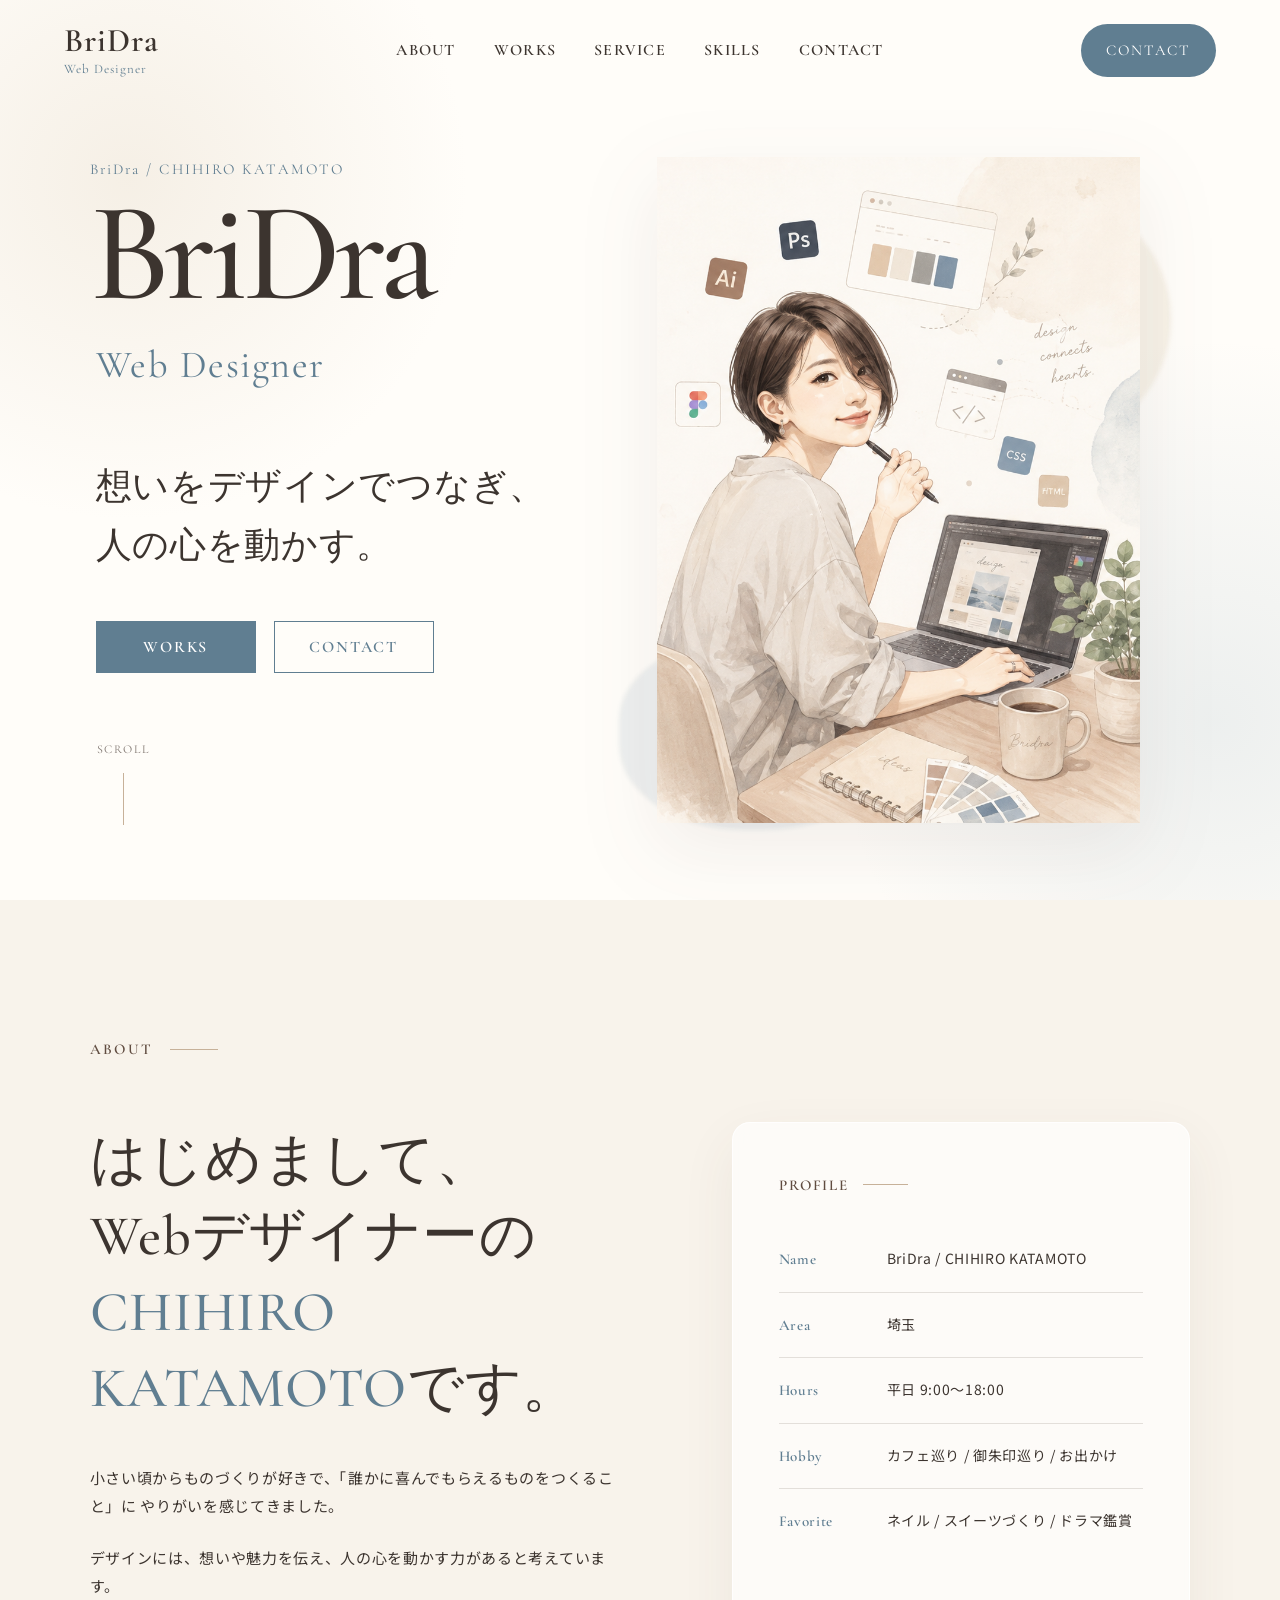
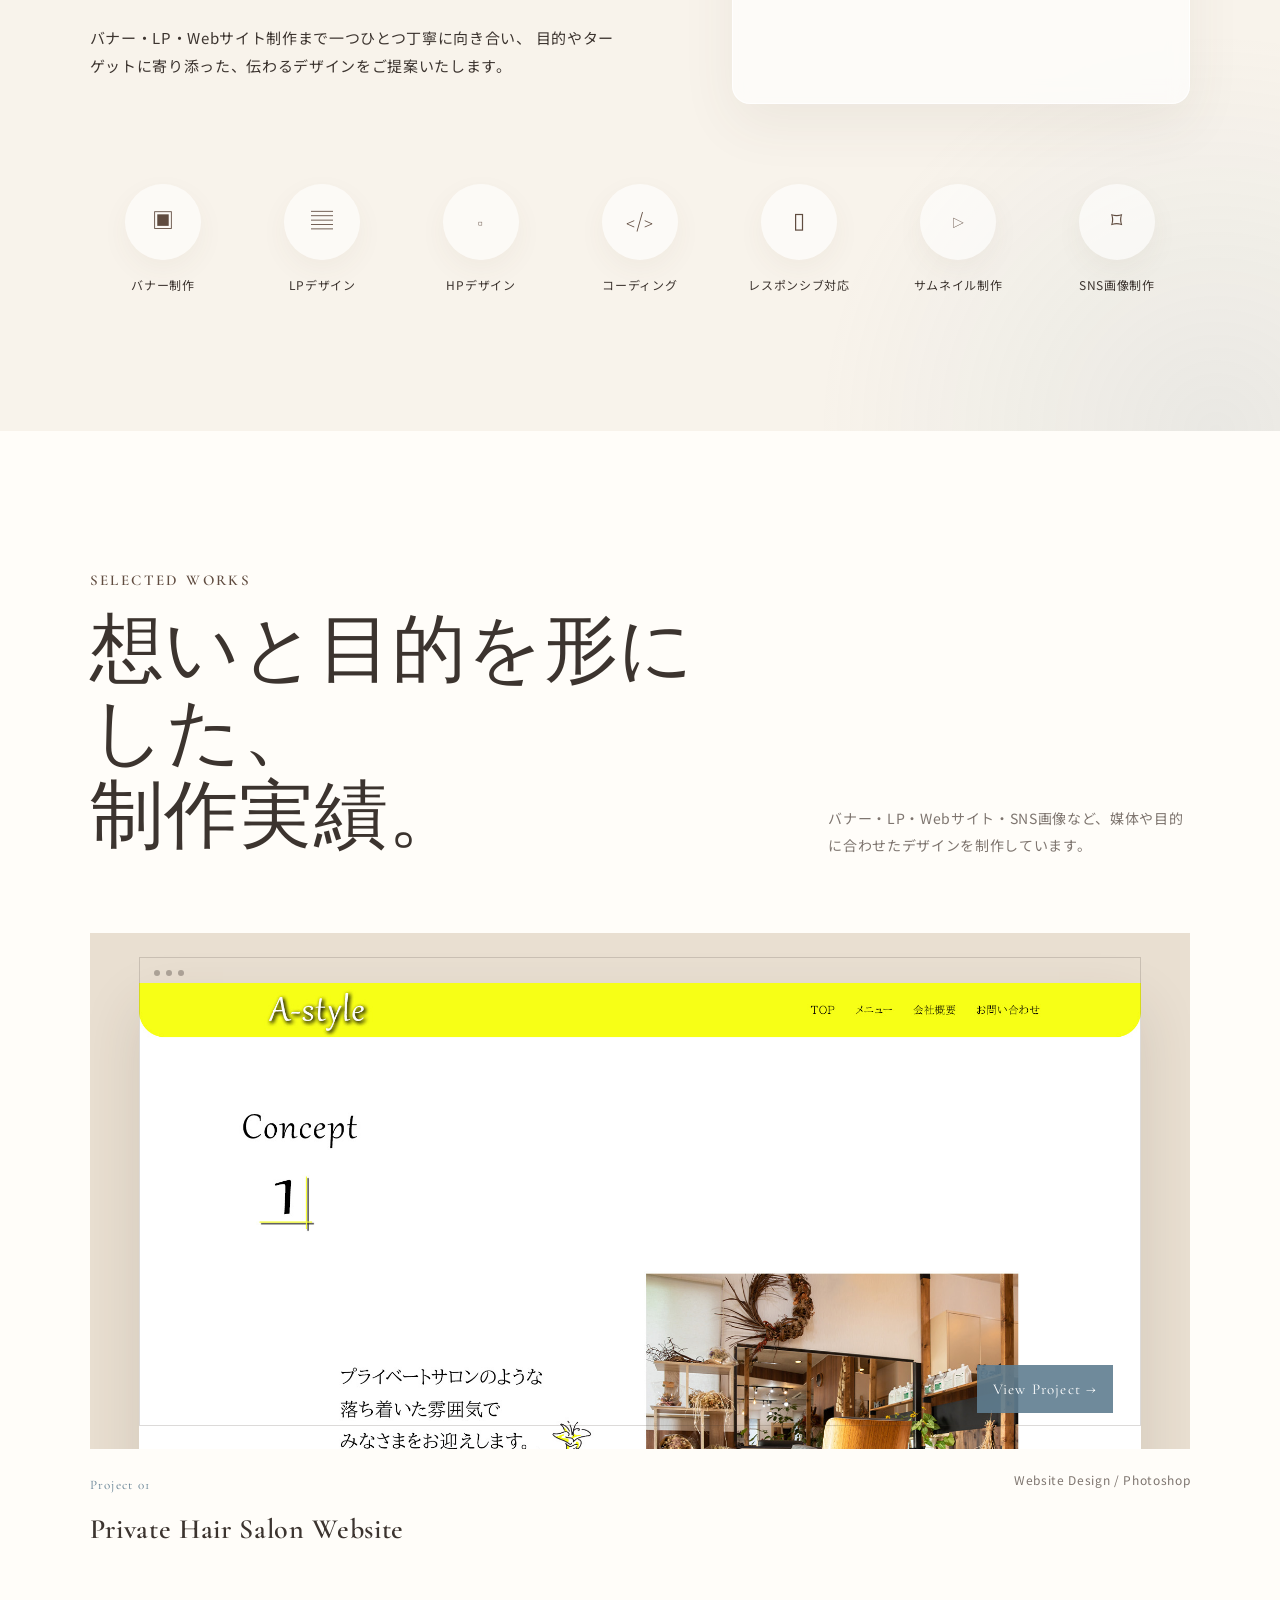
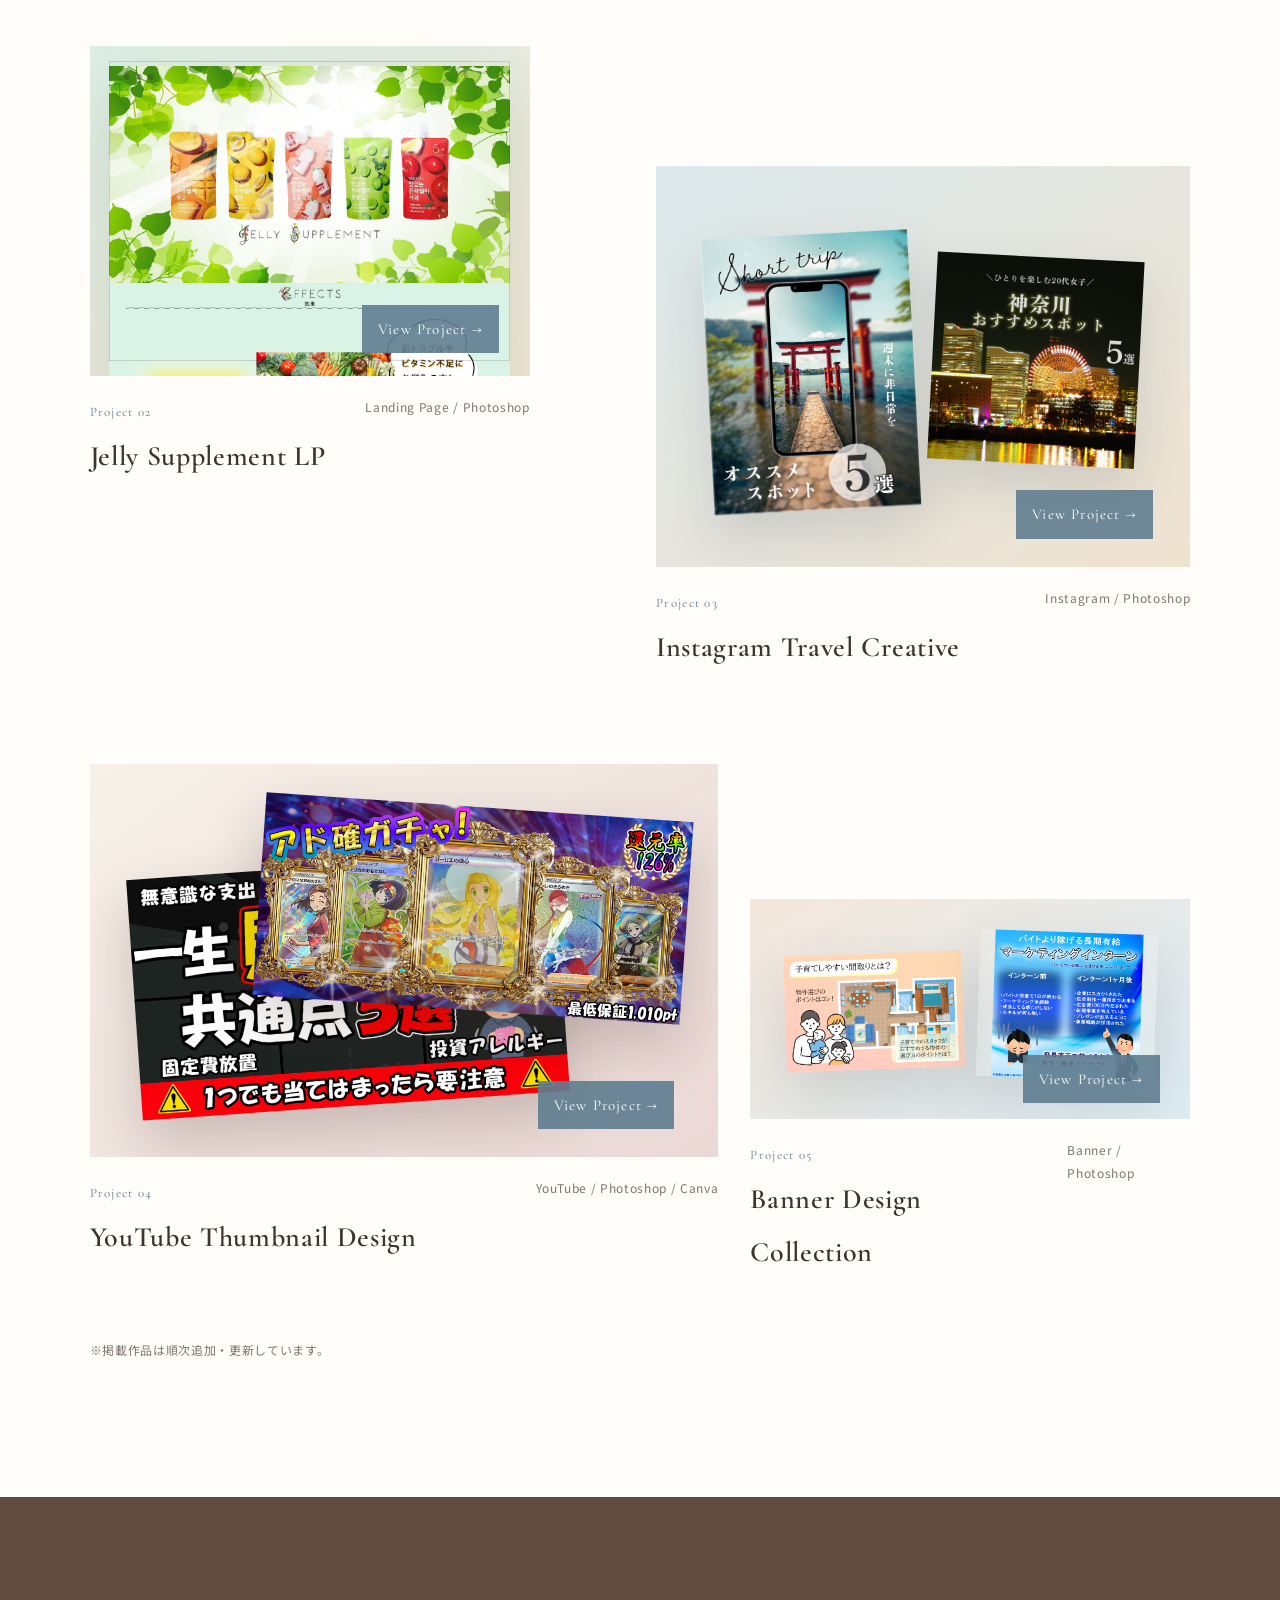
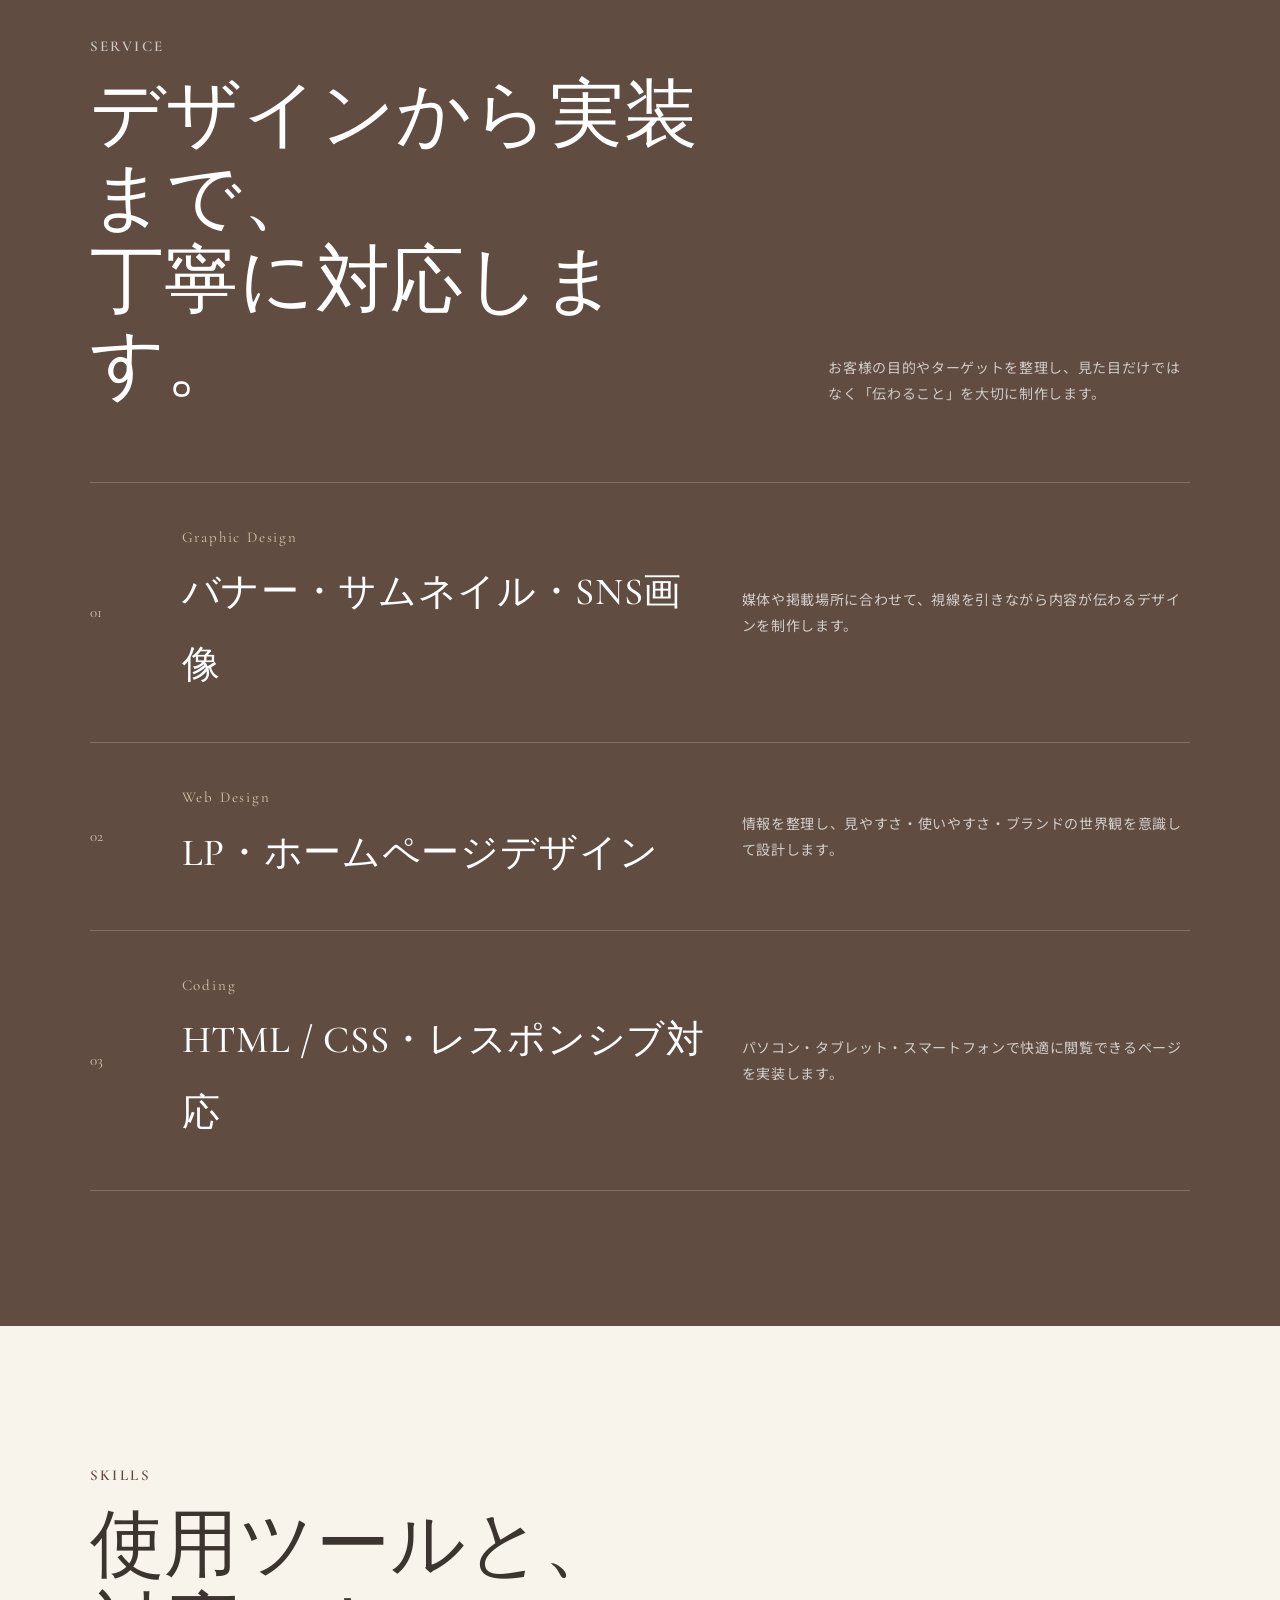
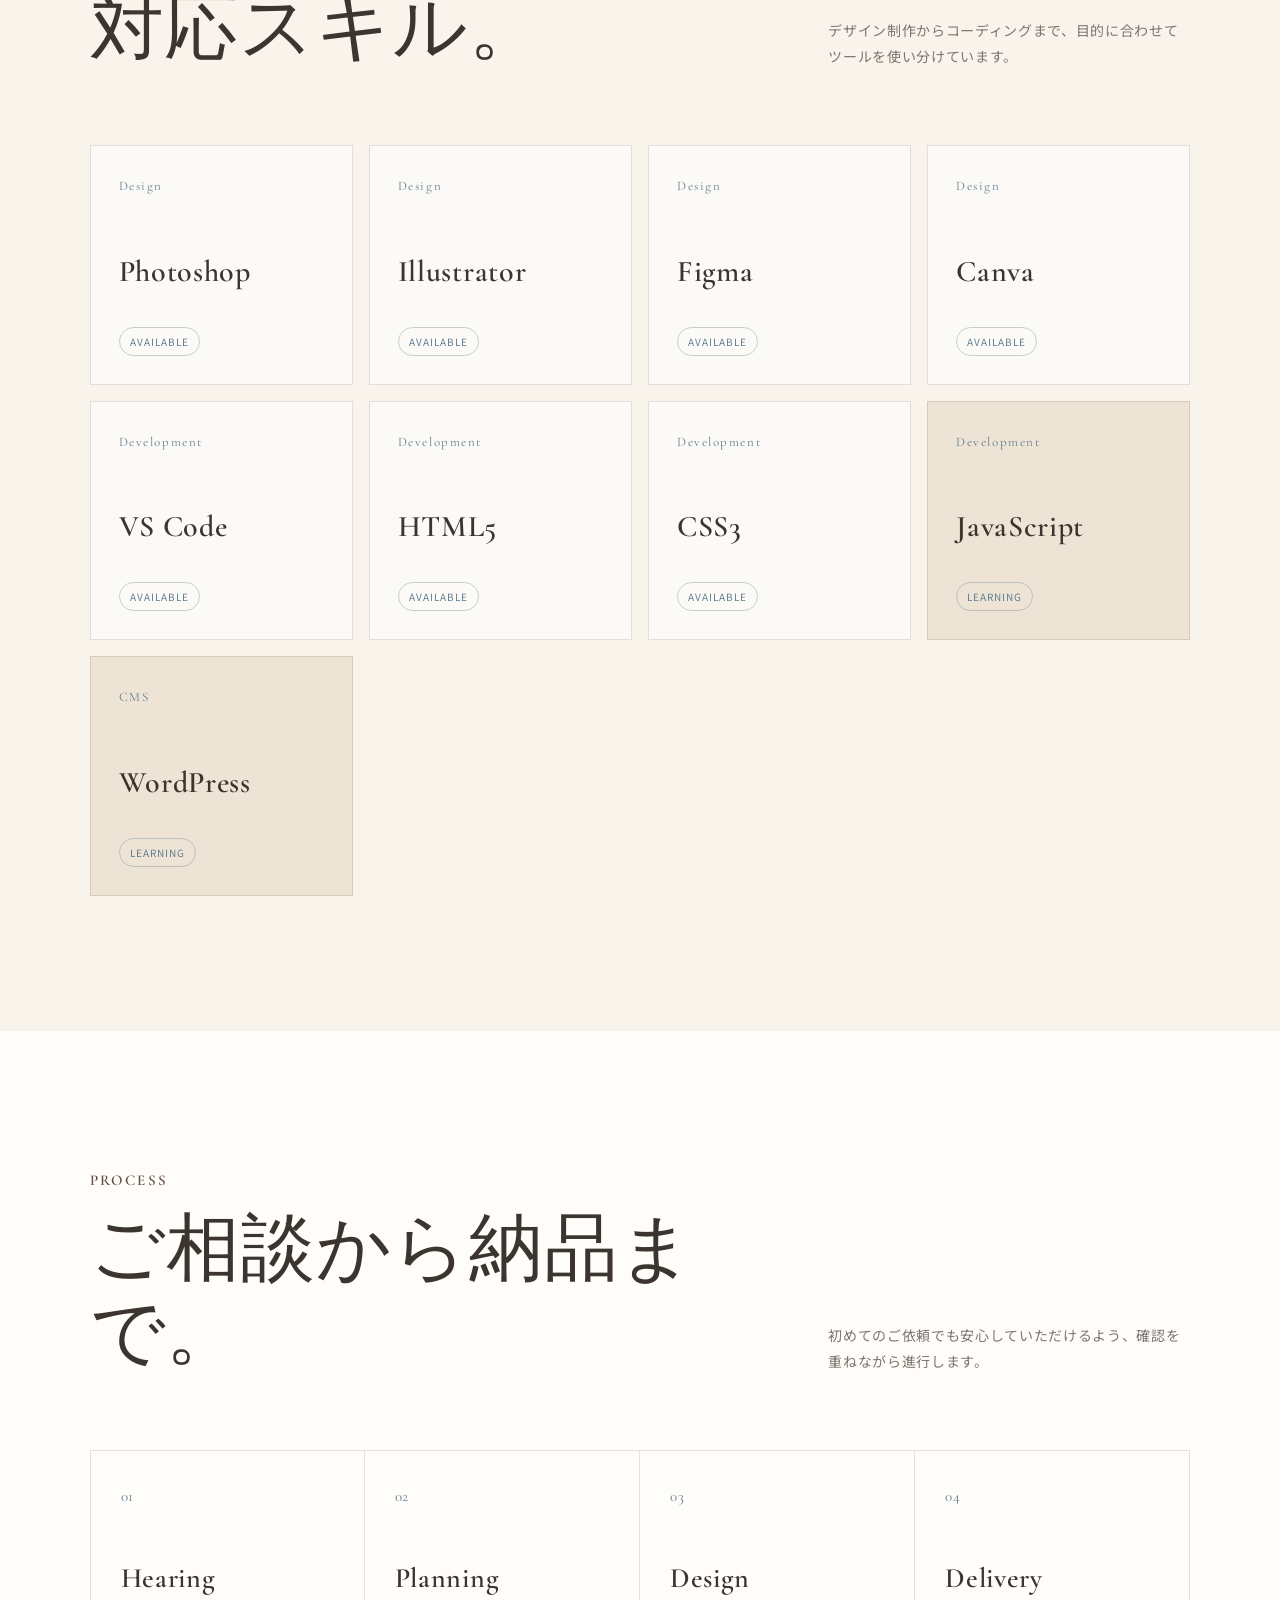
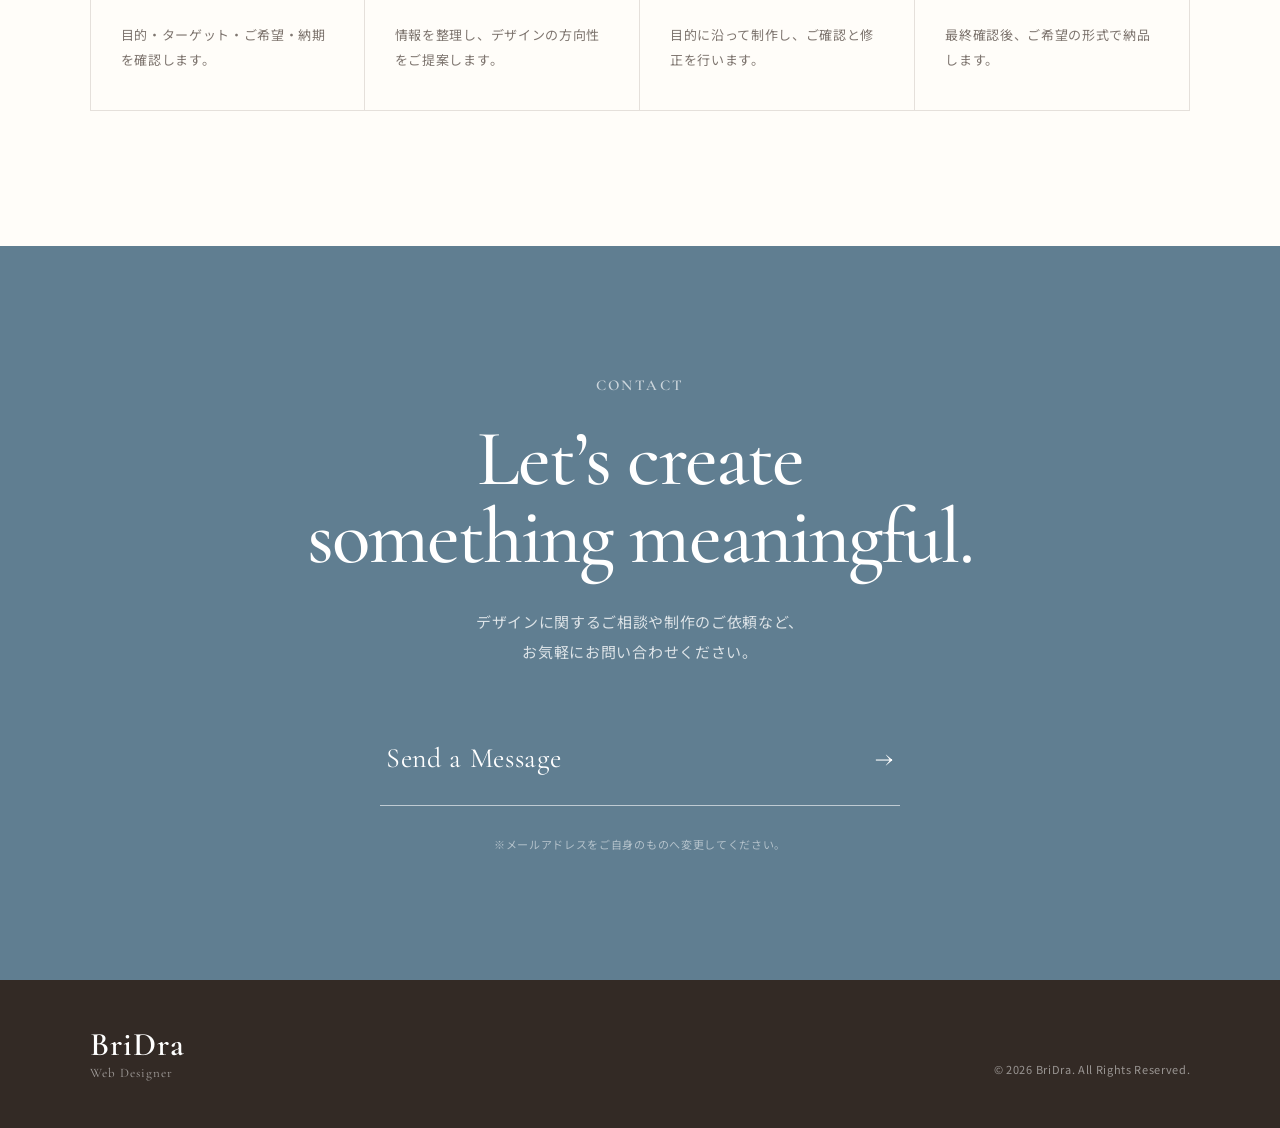
==== index.html @ 3a943993 "Add files via upload" ====
<!DOCTYPE html>
  <div class="custom-cursor" aria-hidden="true">
    <span class="custom-cursor-label"></span>
  </div>
  <div class="custom-cursor-follower" aria-hidden="true"></div>

<html lang="ja">
<head>
  <meta charset="UTF-8">
  <meta name="viewport" content="width=device-width, initial-scale=1.0">
  <meta name="description" content="BriDra / CHIHIRO KATAMOTOのWebデザイナーポートフォリオサイトです。">
  <title>BriDra | Web Designer CHIHIRO KATAMOTO</title>

  <link rel="preconnect" href="https://fonts.googleapis.com">
  <link rel="preconnect" href="https://fonts.gstatic.com" crossorigin>
  <link href="https://fonts.googleapis.com/css2?family=Cormorant+Garamond:wght@500;600;700&family=Noto+Sans+JP:wght@400;500;600&display=swap" rel="stylesheet">
  <link rel="stylesheet" href="style.css">
</head>
<body>
  <div class="site-loader" aria-hidden="true">
    <div class="site-loader-inner">
      <span class="site-loader-logo">BriDra</span>
      <span class="site-loader-sub">Web Designer</span>
      <i class="site-loader-line"></i>
    </div>
  </div>

  <header class="site-header">
    <a class="logo" href="#top">
      <span>BriDra</span>
      <small>Web Designer</small>
    </a>

    <button class="menu-button" type="button" aria-label="メニューを開く" aria-expanded="false">
      <span></span>
      <span></span>
    </button>

    <nav class="global-nav">
      <a href="#about">About</a>
      <a href="#works">Works</a>
      <a href="#service">Service</a>
      <a href="#skills">Skills</a>
      <a href="#contact">Contact</a>
    </nav>

    <a class="header-contact" href="#contact">Contact</a>
  </header>

  <main>
    <section class="hero" id="top">
      <div class="hero-copy reveal">
        <p class="hero-kicker">BriDra / CHIHIRO KATAMOTO</p>
        <h1>BriDra</h1>
        <p class="hero-role">Web Designer</p>
        <p class="hero-message">
          想いをデザインでつなぎ、<br>
          人の心を動かす。
        </p>

        <div class="hero-buttons">
          <a class="button button-primary" href="#works">Works</a>
          <a class="button button-outline" href="#contact">Contact</a>
        </div>

        <a class="scroll" href="#about">
          <span>Scroll</span>
          <i></i>
        </a>
      </div>

      <div class="hero-visual reveal">
        <div class="watercolor watercolor-one"></div>
        <div class="watercolor watercolor-two"></div>
        <img src="images/hero-illustration.png" alt="ノートパソコンでデザインを制作するWebデザイナーのイラスト">
      </div>
    </section>

    <section class="section about" id="about">
      <div class="section-title reveal">
        <p>About</p>
        <span></span>
      </div>

      <div class="about-layout">
        <div class="about-copy reveal">
          <h2>
            はじめまして、<br>
            Webデザイナーの<br>
            <strong>CHIHIRO KATAMOTO</strong>です。
          </h2>

          <div class="about-text">
            <p>
              小さい頃からものづくりが好きで、「誰かに喜んでもらえるものをつくること」に
              やりがいを感じてきました。
            </p>
            <p>
              デザインには、想いや魅力を伝え、人の心を動かす力があると考えています。
            </p>
            <p>
              バナー・LP・Webサイト制作まで一つひとつ丁寧に向き合い、
              目的やターゲットに寄り添った、伝わるデザインをご提案いたします。
            </p>
          </div>
        </div>

        <div class="profile-card reveal">
          <div class="card-heading">
            <p>Profile</p>
            <span></span>
          </div>

          <dl>
            <div>
              <dt>Name</dt>
              <dd>BriDra / CHIHIRO KATAMOTO</dd>
            </div>
            <div>
              <dt>Area</dt>
              <dd>埼玉</dd>
            </div>
            <div>
              <dt>Hours</dt>
              <dd>平日 9:00〜18:00</dd>
            </div>
            <div>
              <dt>Hobby</dt>
              <dd>カフェ巡り / 御朱印巡り / お出かけ</dd>
            </div>
            <div>
              <dt>Favorite</dt>
              <dd>ネイル / スイーツづくり / ドラマ鑑賞</dd>
            </div>
          </dl>
        </div>
      </div>

      <div class="service-icons">
        <article class="mini-service reveal">
          <div class="mini-icon">▣</div>
          <p>バナー制作</p>
        </article>
        <article class="mini-service reveal">
          <div class="mini-icon">▤</div>
          <p>LPデザイン</p>
        </article>
        <article class="mini-service reveal">
          <div class="mini-icon">□</div>
          <p>HPデザイン</p>
        </article>
        <article class="mini-service reveal">
          <div class="mini-icon">&lt;/&gt;</div>
          <p>コーディング</p>
        </article>
        <article class="mini-service reveal">
          <div class="mini-icon">▯</div>
          <p>レスポンシブ対応</p>
        </article>
        <article class="mini-service reveal">
          <div class="mini-icon">▷</div>
          <p>サムネイル制作</p>
        </article>
        <article class="mini-service reveal">
          <div class="mini-icon">⌑</div>
          <p>SNS画像制作</p>
        </article>
      </div>
    </section>

    <section class="section works" id="works">
      <div class="section-heading reveal">
        <div>
          <p class="section-en">Selected Works</p>
          <h2>想いと目的を形にした、<br>制作実績。</h2>
        </div>
        <p class="section-description">
          バナー・LP・Webサイト・SNS画像など、媒体や目的に合わせたデザインを制作しています。
        </p>
      </div>

      <div class="works-grid">
        <article class="work-card work-large reveal">
          <a href="work01.html">
            <div class="work-thumb work-photo-thumb">
              <img src="images/works/private-salon/top.jpg" alt="プライベートヘアサロンのWebサイトデザイン">
              <div class="device-frame">
                <span></span><span></span><span></span>
              </div>
              <p class="work-view">View Project →</p>
            </div>
            <div class="work-info">
              <div>
                <span>Project 01</span>
                <h3>Private Hair Salon Website</h3>
              </div>
              <p>Website Design / Photoshop</p>
            </div>
          </a>
        </article>

        <article class="work-card reveal">
          <a href="work02.html">
            <div class="work-thumb work-photo-thumb jelly-thumb">
              <img src="images/works/jelly-supplement/lp.jpg" alt="ゼリーサプリメントのランディングページデザイン">
              <div class="device-frame">
                <span></span><span></span><span></span>
              </div>
              <p class="work-view">View Project →</p>
            </div>
            <div class="work-info">
              <div>
                <span>Project 02</span>
                <h3>Jelly Supplement LP</h3>
              </div>
              <p>Landing Page / Photoshop</p>
            </div>
          </a>
        </article>

        <article class="work-card reveal">
          <a href="work03.html">
            <div class="work-thumb instagram-thumb">
              <img class="instagram-main" src="images/works/instagram-design/weekend-trip.jpg" alt="週末旅行をテーマにしたInstagram投稿デザイン">
              <img class="instagram-sub" src="images/works/instagram-design/recommended-spots.jpg" alt="おすすめ絶景スポットを紹介するInstagram投稿デザイン">
              <p class="work-view">View Project →</p>
            </div>
            <div class="work-info">
              <div>
                <span>Project 03</span>
                <h3>Instagram Travel Creative</h3>
              </div>
              <p>Instagram / Photoshop</p>
            </div>
          </a>
        </article>

        <article class="work-card reveal">
          <a href="work04.html">
            <div class="work-thumb youtube-thumb">
              <img class="youtube-thumb-first" src="images/works/youtube-thumbnail/savings-zero.jpg" alt="貯金0をテーマにしたYouTubeサムネイル">
              <img class="youtube-thumb-second" src="images/works/youtube-thumbnail/ad-guaranteed-gacha.jpg" alt="アド確ガチャをテーマにしたYouTubeサムネイル">
              <p class="work-view">View Project →</p>
            </div>
            <div class="work-info">
              <div>
                <span>Project 04</span>
                <h3>YouTube Thumbnail Design</h3>
              </div>
              <p>YouTube / Photoshop / Canva</p>
            </div>
          </a>
        </article>

        <article class="work-card work-large reveal">
          <a href="work05.html">
            <div class="work-thumb banner-thumb">
              <img class="banner-thumb-first" src="images/works/banner-design/property-choice.jpg" alt="子育てしやすい物件選びのバナーデザイン">
              <img class="banner-thumb-second" src="images/works/banner-design/marketing-intern.jpg" alt="マーケティングインターンのバナーデザイン">
              <p class="work-view">View Project →</p>
            </div>
            <div class="work-info">
              <div>
                <span>Project 05</span>
                <h3>Banner Design Collection</h3>
              </div>
              <p>Banner / Photoshop</p>
            </div>
          </a>
        </article>
      </div>

      <p class="works-note reveal">
        ※掲載作品は順次追加・更新しています。
      </p>
    </section>

    <section class="section service" id="service">
      <div class="section-heading light reveal">
        <div>
          <p class="section-en">Service</p>
          <h2>デザインから実装まで、<br>丁寧に対応します。</h2>
        </div>
        <p class="section-description">
          お客様の目的やターゲットを整理し、見た目だけではなく「伝わること」を大切に制作します。
        </p>
      </div>

      <div class="service-list">
        <article class="service-item reveal">
          <span>01</span>
          <div>
            <p>Graphic Design</p>
            <h3>バナー・サムネイル・SNS画像</h3>
          </div>
          <p>媒体や掲載場所に合わせて、視線を引きながら内容が伝わるデザインを制作します。</p>
        </article>
        <article class="service-item reveal">
          <span>02</span>
          <div>
            <p>Web Design</p>
            <h3>LP・ホームページデザイン</h3>
          </div>
          <p>情報を整理し、見やすさ・使いやすさ・ブランドの世界観を意識して設計します。</p>
        </article>
        <article class="service-item reveal">
          <span>03</span>
          <div>
            <p>Coding</p>
            <h3>HTML / CSS・レスポンシブ対応</h3>
          </div>
          <p>パソコン・タブレット・スマートフォンで快適に閲覧できるページを実装します。</p>
        </article>
      </div>
    </section>

    <section class="section skills" id="skills">
      <div class="section-heading reveal">
        <div>
          <p class="section-en">Skills</p>
          <h2>使用ツールと、<br>対応スキル。</h2>
        </div>
        <p class="section-description">
          デザイン制作からコーディングまで、目的に合わせてツールを使い分けています。
        </p>
      </div>

      <div class="skills-grid">
        <article class="skill-card reveal"><p>Design</p><h3>Photoshop</h3><span>Available</span></article>
        <article class="skill-card reveal"><p>Design</p><h3>Illustrator</h3><span>Available</span></article>
        <article class="skill-card reveal"><p>Design</p><h3>Figma</h3><span>Available</span></article>
        <article class="skill-card reveal"><p>Design</p><h3>Canva</h3><span>Available</span></article>
        <article class="skill-card reveal"><p>Development</p><h3>VS Code</h3><span>Available</span></article>
        <article class="skill-card reveal"><p>Development</p><h3>HTML5</h3><span>Available</span></article>
        <article class="skill-card reveal"><p>Development</p><h3>CSS3</h3><span>Available</span></article>
        <article class="skill-card learning reveal"><p>Development</p><h3>JavaScript</h3><span>Learning</span></article>
        <article class="skill-card learning reveal"><p>CMS</p><h3>WordPress</h3><span>Learning</span></article>
      </div>
    </section>

    <section class="section process">
      <div class="section-heading reveal">
        <div>
          <p class="section-en">Process</p>
          <h2>ご相談から納品まで。</h2>
        </div>
        <p class="section-description">
          初めてのご依頼でも安心していただけるよう、確認を重ねながら進行します。
        </p>
      </div>

      <ol class="process-list">
        <li class="reveal"><span>01</span><h3>Hearing</h3><p>目的・ターゲット・ご希望・納期を確認します。</p></li>
        <li class="reveal"><span>02</span><h3>Planning</h3><p>情報を整理し、デザインの方向性をご提案します。</p></li>
        <li class="reveal"><span>03</span><h3>Design</h3><p>目的に沿って制作し、ご確認と修正を行います。</p></li>
        <li class="reveal"><span>04</span><h3>Delivery</h3><p>最終確認後、ご希望の形式で納品します。</p></li>
      </ol>
    </section>

    <section class="contact" id="contact">
      <div class="contact-inner reveal">
        <p class="section-en">Contact</p>
        <h2>Let’s create<br>something meaningful.</h2>
        <p>
          デザインに関するご相談や制作のご依頼など、<br>
          お気軽にお問い合わせください。
        </p>
        <a class="contact-link" href="mailto:your-email@example.com">
          <span>Send a Message</span>
          <i>→</i>
        </a>
        <small>※メールアドレスをご自身のものへ変更してください。</small>
      </div>
    </section>
  </main>

  <footer class="site-footer">
    <a class="logo footer-logo" href="#top">
      <span>BriDra</span>
      <small>Web Designer</small>
    </a>
    <p>© 2026 BriDra. All Rights Reserved.</p>
  </footer>

  <script src="script.js"></script>
</body>
</html>
---- style.css ----
@charset "UTF-8";

:root {
  --white: #fffdf9;
  --ivory: #f8f3eb;
  --beige: #eadfce;
  --beige-deep: #c7b199;
  --blue: #7f9daf;
  --blue-deep: #607e91;
  --brown: #604c40;
  --ink: #3c342f;
  --muted: #7e756f;
  --line: rgba(96, 76, 64, 0.16);
  --serif: "Cormorant Garamond", serif;
  --sans: "Noto Sans JP", sans-serif;
}

* {
  box-sizing: border-box;
}

html {
  scroll-behavior: smooth;
}

body {
  margin: 0;
  overflow-x: hidden;
  color: var(--ink);
  background: var(--white);
  font-family: var(--sans);
  font-size: 15px;
  line-height: 1.9;
  letter-spacing: 0.045em;
}

body.menu-open {
  overflow: hidden;
}

a {
  color: inherit;
  text-decoration: none;
}

img {
  display: block;
  max-width: 100%;
}

button {
  color: inherit;
  font: inherit;
}

.site-header {
  position: fixed;
  z-index: 100;
  top: 0;
  left: 0;
  display: grid;
  grid-template-columns: 1fr auto 1fr;
  align-items: center;
  width: 100%;
  padding: 24px 5vw;
  transition: 0.3s;
}

.site-header.scrolled {
  padding-top: 14px;
  padding-bottom: 14px;
  background: rgba(255, 253, 249, 0.88);
  box-shadow: 0 8px 30px rgba(75, 60, 50, 0.06);
  backdrop-filter: blur(15px);
}

.logo {
  display: inline-flex;
  width: fit-content;
  flex-direction: column;
  line-height: 1;
}

.logo span {
  font-family: var(--serif);
  font-size: 33px;
  font-weight: 600;
  letter-spacing: 0.03em;
}

.logo small {
  margin-top: 6px;
  color: var(--blue-deep);
  font-family: var(--serif);
  font-size: 13px;
  letter-spacing: 0.08em;
}

.global-nav {
  display: flex;
  gap: 38px;
  font-family: var(--serif);
  font-size: 16px;
  font-weight: 600;
  letter-spacing: 0.08em;
  text-transform: uppercase;
}

.global-nav a {
  position: relative;
}

.global-nav a::after {
  position: absolute;
  right: 0;
  bottom: -8px;
  left: 0;
  width: 0;
  height: 1px;
  margin: auto;
  background: var(--blue-deep);
  content: "";
  transition: width 0.3s;
}

.global-nav a:hover::after {
  width: 100%;
}

.header-contact {
  justify-self: end;
  padding: 12px 25px;
  border-radius: 999px;
  color: white;
  background: var(--blue-deep);
  font-family: var(--serif);
  font-size: 15px;
  letter-spacing: 0.12em;
  text-transform: uppercase;
  transition: transform 0.3s, background 0.3s;
}

.header-contact:hover {
  background: var(--brown);
  transform: translateY(-2px);
}

.menu-button {
  display: none;
}

.hero {
  position: relative;
  display: grid;
  grid-template-columns: 0.9fr 1.1fr;
  align-items: center;
  min-height: 100vh;
  padding: 125px 5vw 55px;
  overflow: hidden;
  background:
    radial-gradient(circle at 10% 20%, rgba(234, 223, 206, 0.45), transparent 25%),
    radial-gradient(circle at 95% 80%, rgba(127, 157, 175, 0.14), transparent 27%),
    var(--white);
}

.hero-copy {
  position: relative;
  z-index: 2;
  padding-left: 2vw;
}

.hero-kicker {
  margin: 0 0 18px;
  color: var(--blue-deep);
  font-family: var(--serif);
  font-size: 15px;
  letter-spacing: 0.14em;
}

.hero h1 {
  margin: 0;
  font-family: var(--serif);
  font-size: clamp(90px, 11vw, 170px);
  font-weight: 500;
  line-height: 0.75;
  letter-spacing: -0.04em;
}

.hero-role {
  margin: 22px 0 0 6px;
  color: var(--blue-deep);
  font-family: var(--serif);
  font-size: clamp(26px, 3vw, 42px);
  letter-spacing: 0.04em;
}

.hero-message {
  margin: 55px 0 0 6px;
  font-family: var(--serif);
  font-size: clamp(26px, 2.8vw, 40px);
  line-height: 1.65;
}

.hero-buttons {
  display: flex;
  gap: 18px;
  margin: 46px 0 0 6px;
}

.button {
  display: inline-flex;
  align-items: center;
  justify-content: center;
  min-width: 160px;
  min-height: 52px;
  font-family: var(--serif);
  font-size: 16px;
  font-weight: 600;
  letter-spacing: 0.12em;
  text-transform: uppercase;
  transition: transform 0.3s, background 0.3s, color 0.3s;
}

.button-primary {
  color: white;
  background: var(--blue-deep);
}

.button-primary:hover {
  background: var(--brown);
  transform: translateY(-3px);
}

.button-outline {
  border: 1px solid var(--blue-deep);
  color: var(--blue-deep);
}

.button-outline:hover {
  color: white;
  background: var(--blue-deep);
  transform: translateY(-3px);
}

.scroll {
  display: inline-flex;
  flex-direction: column;
  align-items: center;
  gap: 12px;
  margin: 65px 0 0 7px;
  color: var(--muted);
  font-family: var(--serif);
  font-size: 12px;
  letter-spacing: 0.15em;
  text-transform: uppercase;
}

.scroll i {
  width: 1px;
  height: 52px;
  background: var(--beige-deep);
}

.hero-visual {
  position: relative;
  align-self: stretch;
  height: calc(100vh - 120px);
  min-height: 650px;
  overflow: visible;
}

.hero-visual img {
  position: absolute;
  z-index: 2;
  top: 50%;
  right: 0;
  width: 100%;
  height: 100%;
  object-fit: contain;
  object-position: center center;
  transform: translateY(-50%);
  filter: drop-shadow(0 25px 40px rgba(74, 57, 45, 0.08));
}

.watercolor {
  position: absolute;
  z-index: 1;
  border-radius: 50%;
  filter: blur(2px);
}

.watercolor-one {
  top: 10%;
  right: 7%;
  width: 250px;
  height: 250px;
  background: rgba(234, 223, 206, 0.42);
}

.watercolor-two {
  right: 50%;
  bottom: 4%;
  width: 280px;
  height: 190px;
  border-radius: 45% 55% 52% 48%;
  background: rgba(127, 157, 175, 0.14);
}

.section {
  padding: 135px 7vw;
}

.section-title {
  display: flex;
  align-items: center;
  gap: 16px;
  max-width: 1200px;
  margin: 0 auto 58px;
}

.section-title p,
.section-en {
  margin: 0;
  color: var(--brown);
  font-family: var(--serif);
  font-size: 15px;
  font-weight: 600;
  letter-spacing: 0.16em;
  text-transform: uppercase;
}

.section-title span {
  width: 48px;
  height: 1px;
  background: var(--beige-deep);
}

.about {
  background:
    radial-gradient(circle at 95% 100%, rgba(127, 157, 175, 0.12), transparent 24%),
    var(--ivory);
}

.about-layout {
  display: grid;
  grid-template-columns: 1fr 0.85fr;
  gap: 8vw;
  max-width: 1180px;
  margin: auto;
}

.about-copy h2 {
  margin: 0;
  font-family: var(--serif);
  font-size: clamp(39px, 4.4vw, 62px);
  font-weight: 500;
  line-height: 1.35;
}

.about-copy h2 strong {
  color: var(--blue-deep);
  font-weight: 500;
}

.about-text {
  max-width: 620px;
  margin-top: 38px;
}

.about-text p {
  margin: 0 0 23px;
}

.profile-card {
  padding: 48px 46px;
  border: 1px solid rgba(255,255,255,0.8);
  border-radius: 18px;
  background: rgba(255,255,255,0.65);
  box-shadow: 0 20px 55px rgba(90, 70, 55, 0.07);
  backdrop-filter: blur(10px);
}

.card-heading {
  display: flex;
  align-items: center;
  gap: 14px;
  margin-bottom: 28px;
}

.card-heading p {
  margin: 0;
  color: var(--brown);
  font-family: var(--serif);
  font-weight: 600;
  letter-spacing: 0.13em;
  text-transform: uppercase;
}

.card-heading span {
  width: 45px;
  height: 1px;
  background: var(--beige-deep);
}

.profile-card dl {
  margin: 0;
}

.profile-card dl div {
  display: grid;
  grid-template-columns: 90px 1fr;
  gap: 18px;
  padding: 18px 0;
  border-bottom: 1px solid var(--line);
}

.profile-card dl div:last-child {
  border-bottom: 0;
}

.profile-card dt {
  color: var(--blue-deep);
  font-family: var(--serif);
  font-weight: 600;
}

.profile-card dd {
  margin: 0;
  font-size: 14px;
}

.service-icons {
  display: grid;
  grid-template-columns: repeat(7, minmax(0, 1fr));
  gap: 12px;
  max-width: 1200px;
  margin: 80px auto 0;
}

.mini-service {
  text-align: center;
}

.mini-icon {
  display: grid;
  width: 76px;
  height: 76px;
  margin: auto;
  place-items: center;
  border-radius: 50%;
  color: var(--brown);
  background: rgba(255,255,255,0.58);
  font-family: var(--serif);
  font-size: 22px;
  box-shadow: 0 10px 28px rgba(90,70,55,0.05);
  transition: transform 0.3s;
}

.mini-service:hover .mini-icon {
  transform: translateY(-7px);
}

.mini-service p {
  margin: 14px 0 0;
  font-size: 12px;
}

.works {
  background: var(--white);
}

.section-heading {
  display: grid;
  grid-template-columns: 1fr 0.55fr;
  align-items: end;
  gap: 80px;
  max-width: 1200px;
  margin: 0 auto 75px;
}

.section-heading h2 {
  margin: 14px 0 0;
  font-family: var(--serif);
  font-size: clamp(48px, 5.8vw, 78px);
  font-weight: 500;
  line-height: 1.12;
}

.section-description {
  margin: 0;
  color: var(--muted);
  font-size: 14px;
}

.works-grid {
  display: grid;
  grid-template-columns: repeat(2, minmax(0, 1fr));
  gap: 75px 38px;
  max-width: 1200px;
  margin: auto;
}

.work-large {
  grid-column: 1 / -1;
}

.work-thumb {
  position: relative;
  display: grid;
  aspect-ratio: 4 / 3;
  place-items: center;
  overflow: hidden;
  transition: transform 0.45s, box-shadow 0.45s;
}

.work-large .work-thumb {
  aspect-ratio: 16 / 8;
}

.work-card:hover .work-thumb {
  box-shadow: 0 30px 70px rgba(75,58,45,0.12);
  transform: translateY(-8px);
}

.thumb-lp {
  background: linear-gradient(135deg, #d7e1e5, #eee2d3);
}

.browser {
  width: 82%;
  height: 74%;
  padding: 7%;
  background: rgba(255,255,255,0.78);
  box-shadow: 0 20px 55px rgba(75,58,45,0.09);
}

.browser-top {
  position: absolute;
  top: 11%;
  left: 11%;
  display: flex;
  gap: 6px;
}

.browser-top i {
  width: 7px;
  height: 7px;
  border-radius: 50%;
  background: rgba(60,52,47,0.25);
}

.browser-copy span {
  color: var(--blue-deep);
  font-family: var(--serif);
  letter-spacing: 0.12em;
}

.browser-copy strong {
  display: block;
  margin: 12px 0;
  font-family: var(--serif);
  font-size: clamp(42px, 6vw, 78px);
  line-height: 0.9;
}

.browser-copy p {
  color: var(--muted);
}

.thumb-banner {
  background:
    radial-gradient(circle at 72% 42%, rgba(255,255,255,0.75), transparent 28%),
    #ded0bf;
}

.banner-copy {
  position: relative;
  z-index: 2;
  text-align: center;
}

.banner-copy span {
  color: var(--blue-deep);
  font-family: var(--serif);
  letter-spacing: 0.15em;
}

.banner-copy strong {
  display: block;
  margin-top: 8px;
  font-family: var(--serif);
  font-size: clamp(40px, 5vw, 70px);
  font-weight: 500;
  line-height: 0.9;
}

.thumb-thumbnail {
  color: white;
  background: var(--blue-deep);
}

.thumb-thumbnail small {
  position: absolute;
  top: 7%;
  left: 8%;
  font-family: var(--serif);
  font-size: 90px;
  opacity: 0.14;
}

.thumb-thumbnail p {
  margin: 0;
  font-size: 24px;
  line-height: 1.6;
  text-align: center;
}

.thumb-thumbnail strong {
  font-family: var(--serif);
  font-size: 2em;
}

.thumb-sns {
  display: flex;
  gap: 2.5%;
  padding: 7%;
  background: var(--beige);
}

.thumb-sns div {
  display: flex;
  flex: 1;
  flex-direction: column;
  justify-content: space-between;
  min-width: 0;
  aspect-ratio: 4 / 5;
  padding: 6%;
  color: white;
  background: var(--blue);
}

.thumb-sns div:nth-child(2) {
  color: var(--ink);
  background: var(--white);
}

.thumb-sns div:nth-child(3) {
  background: var(--beige-deep);
}

.thumb-sns strong {
  font-family: var(--serif);
  font-size: clamp(17px, 2.2vw, 34px);
  line-height: 0.9;
}

.work-info {
  display: flex;
  justify-content: space-between;
  gap: 20px;
  margin-top: 20px;
}

.work-info span {
  color: var(--blue-deep);
  font-family: var(--serif);
  font-size: 13px;
  letter-spacing: 0.1em;
}

.work-info h3 {
  margin: 5px 0 0;
  font-family: var(--serif);
  font-size: 28px;
  font-weight: 600;
}

.work-info p {
  margin: 0;
  color: var(--muted);
  font-size: 12px;
}

.works-note {
  max-width: 1200px;
  margin: 60px auto 0;
  color: var(--muted);
  font-size: 12px;
}

.service {
  color: white;
  background: var(--brown);
}

.section-heading.light .section-en,
.section-heading.light .section-description {
  color: rgba(255,255,255,0.7);
}

.service-list {
  max-width: 1200px;
  margin: auto;
  border-top: 1px solid rgba(255,255,255,0.2);
}

.service-item {
  display: grid;
  grid-template-columns: 60px 1fr 0.85fr;
  align-items: center;
  gap: 32px;
  padding: 40px 0;
  border-bottom: 1px solid rgba(255,255,255,0.2);
}

.service-item > span {
  color: #d8c1aa;
  font-family: var(--serif);
}

.service-item > div p {
  margin: 0;
  color: #d8c1aa;
  font-family: var(--serif);
  letter-spacing: 0.12em;
}

.service-item h3 {
  margin: 5px 0 0;
  font-family: var(--serif);
  font-size: clamp(27px, 3vw, 41px);
  font-weight: 500;
}

.service-item > p {
  margin: 0;
  color: rgba(255,255,255,0.72);
  font-size: 14px;
}

.skills {
  background: var(--ivory);
}

.skills-grid {
  display: grid;
  grid-template-columns: repeat(4, minmax(0, 1fr));
  gap: 16px;
  max-width: 1200px;
  margin: auto;
}

.skill-card {
  min-height: 205px;
  padding: 28px;
  border: 1px solid var(--line);
  background: rgba(255,255,255,0.6);
  transition: transform 0.3s, background 0.3s;
}

.skill-card:hover {
  background: white;
  transform: translateY(-6px);
}

.skill-card p {
  margin: 0;
  color: var(--blue-deep);
  font-family: var(--serif);
  font-size: 13px;
  letter-spacing: 0.12em;
}

.skill-card h3 {
  margin: 44px 0 26px;
  font-family: var(--serif);
  font-size: 30px;
  font-weight: 600;
}

.skill-card span {
  display: inline-block;
  padding: 4px 10px;
  border: 1px solid rgba(96,126,145,0.35);
  border-radius: 999px;
  color: var(--blue-deep);
  font-size: 10px;
  letter-spacing: 0.1em;
  text-transform: uppercase;
}

.skill-card.learning {
  background: rgba(234,223,206,0.72);
}

.process {
  background: var(--white);
}

.process-list {
  display: grid;
  grid-template-columns: repeat(4, minmax(0,1fr));
  max-width: 1200px;
  margin: auto;
  padding: 0;
  border-top: 1px solid var(--line);
  list-style: none;
}

.process-list li {
  min-height: 260px;
  padding: 30px;
  border-right: 1px solid var(--line);
  border-bottom: 1px solid var(--line);
}

.process-list li:first-child {
  border-left: 1px solid var(--line);
}

.process-list span {
  color: var(--blue-deep);
  font-family: var(--serif);
}

.process-list h3 {
  margin: 42px 0 18px;
  font-family: var(--serif);
  font-size: 28px;
  font-weight: 600;
}

.process-list p {
  margin: 0;
  color: var(--muted);
  font-size: 13px;
}

.contact {
  padding: 150px 7vw;
  color: white;
  background:
    radial-gradient(circle at 10% 15%, rgba(255,255,255,0.08), transparent 28%),
    var(--blue-deep);
}

.contact-inner {
  max-width: 980px;
  margin: auto;
  text-align: center;
}

.contact .section-en {
  color: rgba(255,255,255,0.68);
}

.contact h2 {
  margin: 22px 0 32px;
  font-family: var(--serif);
  font-size: clamp(60px, 9vw, 112px);
  font-weight: 500;
  line-height: 0.88;
}

.contact p {
  color: rgba(255,255,255,0.78);
}

.contact-link {
  display: flex;
  align-items: center;
  justify-content: space-between;
  max-width: 540px;
  margin: 50px auto 0;
  padding: 20px 6px;
  border-bottom: 1px solid rgba(255,255,255,0.6);
  font-family: var(--serif);
  font-size: 28px;
  transition: padding 0.3s;
}

.contact-link:hover {
  padding-right: 20px;
  padding-left: 20px;
}

.contact small {
  display: block;
  margin-top: 28px;
  color: rgba(255,255,255,0.52);
  font-size: 11px;
}

.site-footer {
  display: flex;
  align-items: flex-end;
  justify-content: space-between;
  padding: 48px 7vw;
  color: white;
  background: #332a25;
}

.footer-logo small {
  color: rgba(255,255,255,0.55);
}

.site-footer p {
  margin: 0;
  color: rgba(255,255,255,0.5);
  font-size: 11px;
}

.reveal {
  opacity: 0;
  transform: translateY(34px);
  transition: opacity 0.8s ease, transform 0.8s ease;
}

.reveal.is-visible {
  opacity: 1;
  transform: translateY(0);
}

@media (max-width: 1020px) {
  .site-header {
    grid-template-columns: auto 1fr auto;
  }

  .global-nav {
    gap: 22px;
  }

  .hero {
    grid-template-columns: 0.95fr 1.05fr;
  }

  .hero-visual img {
    width: 100%;
    height: 100%;
  }

  .service-icons {
    grid-template-columns: repeat(4, minmax(0,1fr));
    row-gap: 32px;
  }

  .skills-grid {
    grid-template-columns: repeat(2, minmax(0,1fr));
  }

  .process-list {
    grid-template-columns: repeat(2, minmax(0,1fr));
  }

  .process-list li:nth-child(3) {
    border-left: 1px solid var(--line);
  }
}

@media (max-width: 780px) {
  body {
    font-size: 14px;
  }

  .site-header {
    display: flex;
    justify-content: space-between;
    padding: 18px 22px;
  }

  .header-contact {
    display: none;
  }

  .menu-button {
    position: relative;
    z-index: 102;
    display: block;
    width: 42px;
    height: 42px;
    padding: 0;
    border: 0;
    background: transparent;
  }

  .menu-button span {
    display: block;
    width: 25px;
    height: 1px;
    margin: 7px auto;
    background: var(--ink);
    transition: 0.3s;
  }

  .menu-button[aria-expanded="true"] span:first-child {
    transform: translateY(4px) rotate(45deg);
  }

  .menu-button[aria-expanded="true"] span:last-child {
    transform: translateY(-4px) rotate(-45deg);
  }

  .global-nav {
    position: fixed;
    inset: 0;
    z-index: 101;
    flex-direction: column;
    justify-content: center;
    gap: 25px;
    padding: 12vw;
    background: var(--ivory);
    font-size: 34px;
    opacity: 0;
    pointer-events: none;
    transform: translateY(-12px);
    transition: 0.3s;
  }

  .global-nav.is-open {
    opacity: 1;
    pointer-events: auto;
    transform: translateY(0);
  }

  .hero {
    display: flex;
    min-height: auto;
    flex-direction: column;
    padding: 130px 22px 0;
  }

  .hero-copy {
    width: 100%;
    padding-left: 0;
  }

  .hero h1 {
    font-size: 84px;
  }

  .hero-message {
    margin-top: 38px;
    font-size: 25px;
  }

  .hero-buttons {
    margin-left: 0;
  }

  .scroll {
    display: none;
  }

  .hero-visual {
    width: calc(100% + 44px);
    height: 560px;
    min-height: 0;
    margin: 45px -22px 0;
    overflow: hidden;
  }

  .hero-visual img {
    top: 50%;
    right: 0;
    width: 100%;
    height: 100%;
    object-fit: contain;
    object-position: center bottom;
    transform: translateY(-50%);
  }

  .section {
    padding: 95px 22px;
  }

  .about-layout,
  .section-heading,
  .works-grid {
    grid-template-columns: 1fr;
  }

  .about-layout {
    gap: 50px;
  }

  .section-heading {
    gap: 25px;
    margin-bottom: 55px;
  }

  .section-heading h2 {
    font-size: 45px;
  }

  .profile-card {
    padding: 34px 26px;
  }

  .service-icons {
    grid-template-columns: repeat(2, minmax(0,1fr));
  }

  .work-large {
    grid-column: auto;
  }

  .work-large .work-thumb,
  .work-thumb {
    aspect-ratio: 4 / 3;
  }

  .service-item {
    grid-template-columns: 40px 1fr;
    gap: 18px;
  }

  .service-item > p {
    grid-column: 2;
  }

  .skills-grid {
    grid-template-columns: repeat(2, minmax(0,1fr));
  }

  .process-list {
    grid-template-columns: 1fr;
  }

  .process-list li,
  .process-list li:nth-child(3) {
    border-left: 1px solid var(--line);
  }

  .contact {
    padding: 105px 22px;
  }

  .contact h2 {
    font-size: 58px;
  }

  .site-footer {
    align-items: flex-start;
    flex-direction: column;
    gap: 35px;
    padding: 42px 22px;
  }
}

@media (max-width: 470px) {
  .logo span {
    font-size: 28px;
  }

  .hero h1 {
    font-size: 70px;
  }

  .hero-role {
    font-size: 27px;
  }

  .hero-buttons {
    align-items: stretch;
    flex-direction: column;
  }

  .button {
    width: 100%;
  }

  .hero-visual {
    height: 480px;
    min-height: 0;
  }

  .about-copy h2,
  .section-heading h2 {
    font-size: 37px;
  }

  .profile-card dl div {
    grid-template-columns: 78px 1fr;
  }

  .skills-grid {
    grid-template-columns: 1fr;
  }

  .skill-card {
    min-height: 165px;
  }

  .skill-card h3 {
    margin: 28px 0 20px;
  }

  .thumb-sns {
    gap: 6px;
    padding: 17px;
  }

  .thumb-sns div {
    padding: 8px;
  }

  .contact h2 {
    font-size: 46px;
  }

  .contact-link {
    font-size: 23px;
  }
}


/* Project 01 thumbnail */
.work-photo-thumb { background:#e9dfd1; padding:4.5%; }
.work-photo-thumb > img { width:100%; height:100%; object-fit:cover; object-position:top center; box-shadow:0 24px 55px rgba(65,47,35,.14); }
.device-frame { position:absolute; inset:4.5%; border:1px solid rgba(60,52,47,.18); pointer-events:none; }
.device-frame span { position:absolute; top:12px; width:6px; height:6px; border-radius:50%; background:rgba(60,52,47,.35); }
.device-frame span:nth-child(1){left:14px}.device-frame span:nth-child(2){left:26px}.device-frame span:nth-child(3){left:38px}
.work-view { position:absolute; right:7%; bottom:7%; margin:0; padding:10px 16px; color:#fff; background:rgba(96,126,145,.9); font-family:var(--serif); letter-spacing:.08em; }

/* Work detail page */
.work-detail-body { background:var(--white); }
.work-detail-header { position:sticky; top:0; z-index:50; display:flex; align-items:center; justify-content:space-between; padding:18px 6vw; background:rgba(255,253,249,.9); backdrop-filter:blur(14px); border-bottom:1px solid var(--line); }
.work-back { color:var(--blue-deep); font-family:var(--serif); font-size:16px; }
.work-hero { padding:145px 7vw 100px; background:linear-gradient(135deg,#f5eee4,#e5d6c3); }
.work-hero-inner { max-width:1200px; margin:auto; display:grid; grid-template-columns:.8fr 1.2fr; align-items:center; gap:7vw; }
.work-number { color:var(--blue-deep); font-family:var(--serif); letter-spacing:.14em; text-transform:uppercase; }
.work-hero h1 { margin:18px 0 25px; font-family:var(--serif); font-size:clamp(54px,7vw,98px); font-weight:500; line-height:.95; }
.work-lead { max-width:520px; color:var(--muted); }
.work-hero-preview { position:relative; padding:5%; background:rgba(255,255,255,.55); box-shadow:0 28px 70px rgba(70,50,35,.14); }
.work-hero-preview img { width:100%; aspect-ratio:16/10; object-fit:cover; object-position:top; }
.work-detail-section { padding:120px 7vw; }
.work-detail-section.alt { background:var(--ivory); }
.work-detail-inner { max-width:1100px; margin:auto; }
.work-detail-heading { margin-bottom:55px; }
.work-detail-heading p { margin:0; color:var(--blue-deep); font-family:var(--serif); letter-spacing:.14em; text-transform:uppercase; }
.work-detail-heading h2 { margin:12px 0 0; font-family:var(--serif); font-size:clamp(42px,5vw,68px); font-weight:500; line-height:1.1; }
.overview-grid { display:grid; grid-template-columns:repeat(5,1fr); border-top:1px solid var(--line); border-left:1px solid var(--line); }
.overview-grid div { min-height:145px; padding:24px; border-right:1px solid var(--line); border-bottom:1px solid var(--line); }
.overview-grid dt { color:var(--blue-deep); font-family:var(--serif); }
.overview-grid dd { margin:22px 0 0; font-size:14px; }
.concept-grid { display:grid; grid-template-columns:.8fr 1.2fr; gap:8vw; align-items:start; }
.concept-quote { margin:0; font-family:var(--serif); font-size:clamp(34px,4vw,56px); line-height:1.35; }
.concept-copy p { margin:0 0 24px; }
.points-grid { display:grid; grid-template-columns:repeat(3,1fr); gap:18px; }
.point-card { min-height:250px; padding:32px; border:1px solid var(--line); background:rgba(255,255,255,.58); }
.point-card span { color:var(--blue-deep); font-family:var(--serif); }
.point-card h3 { margin:45px 0 18px; font-family:var(--serif); font-size:27px; font-weight:600; }
.gallery-stack { display:grid; gap:70px; }
.gallery-item { padding:5vw; background:#e9dfd1; }
.gallery-item img { width:100%; box-shadow:0 25px 60px rgba(70,50,35,.12); }
.gallery-caption { display:flex; justify-content:space-between; margin-top:18px; color:var(--muted); font-size:13px; }
.next-project { padding:100px 7vw; text-align:center; background:var(--blue-deep); color:white; }
.next-project p { color:rgba(255,255,255,.65); }
.next-project a { display:inline-block; margin-top:25px; padding-bottom:8px; border-bottom:1px solid rgba(255,255,255,.7); font-family:var(--serif); font-size:28px; }
@media(max-width:780px){
 .work-detail-header{padding:14px 22px}.work-hero{padding:110px 22px 75px}.work-hero-inner,.concept-grid{grid-template-columns:1fr}.work-hero-preview{margin-top:25px}.work-detail-section{padding:85px 22px}.overview-grid{grid-template-columns:1fr 1fr}.overview-grid div:last-child{grid-column:1/-1}.points-grid{grid-template-columns:1fr}.gallery-item{padding:18px}.gallery-stack{gap:38px}
}


/* Project 02: Jelly Supplement LP */
.jelly-thumb { background:linear-gradient(145deg,#dcefe5,#f1e8d7); }
.jelly-thumb > img { object-position:top center; }
.jelly-work-hero { background:linear-gradient(135deg,#e8f4ec,#f6eadc); }
.jelly-preview { max-height:650px; overflow:hidden; background:rgba(255,255,255,.7); }
.jelly-preview img { aspect-ratio:auto; height:620px; object-fit:cover; object-position:top center; }
.jelly-project .work-number,
.jelly-project .work-detail-heading p,
.jelly-project .overview-grid dt,
.jelly-project .point-card span { color:#628a70; }
.jelly-alt { background:#edf6f0; }
.jelly-gallery { max-width:850px; margin:0 auto; background:linear-gradient(145deg,#d9eee2,#f5eadb); }
.jelly-gallery img { max-width:720px; margin:auto; }
.jelly-next { background:#628a70; }
@media(max-width:780px){
  .jelly-preview{max-height:500px}
  .jelly-preview img{height:470px}
  .jelly-gallery img{max-width:100%}
}


/* Showcase template upgrade */
.final-design-section { background: var(--white); }
.final-design-stage { position: relative; padding: clamp(24px,5vw,70px); overflow: hidden; background: linear-gradient(145deg,#eee4d6,#f8f4ed); }
.final-design-stage img { display:block; width:100%; max-height:900px; object-fit:contain; object-position:top center; box-shadow:0 30px 75px rgba(70,50,35,.13); }
.final-design-stage span { display:block; margin-top:18px; color:var(--muted); font-family:var(--serif); font-size:14px; letter-spacing:.08em; }
.jelly-stage { background:linear-gradient(145deg,#dcefe5,#f6eadc); }
.jelly-stage img { max-width:780px; margin:auto; }
.points-grid { align-items:stretch; }
.point-card { min-height:0; height:auto; overflow:visible; }
.point-card p { margin:0; line-height:1.85; overflow-wrap:anywhere; }
.gallery-horizontal { display:grid; grid-auto-flow:column; grid-auto-columns:min(78vw,780px); gap:28px; overflow-x:auto; padding:0 0 24px; scroll-snap-type:x mandatory; scrollbar-width:thin; scrollbar-color:var(--beige-deep) transparent; }
.gallery-horizontal .gallery-item { scroll-snap-align:start; margin:0; }
.gallery-horizontal .gallery-item img { max-height:900px; object-fit:contain; object-position:top center; background:#fff; }
.gallery-hint { margin:16px 0 0; color:var(--muted); font-size:12px; }
.next-project a { display:inline-flex; align-items:center; justify-content:center; gap:22px; min-width:min(520px,80vw); }
.next-project a span { font-family:var(--serif); }
.next-project a i { font-style:normal; transition:transform .3s; }
.next-project a:hover i { transform:translateX(8px); }
@media(max-width:780px){
  .final-design-stage{padding:18px}
  .final-design-stage img{max-height:650px}
  .gallery-horizontal{grid-auto-columns:88vw; gap:18px}
  .next-project a{min-width:0;width:100%;font-size:24px}
}


/* Project 03: Instagram Travel Creative */
.instagram-thumb {
  display:flex;
  align-items:center;
  justify-content:center;
  gap:4%;
  padding:7%;
  background:linear-gradient(145deg,#dce9ed,#efe2cf);
}

.instagram-thumb img {
  width:45%;
  height:auto;
  max-height:88%;
  object-fit:contain;
  box-shadow:0 22px 50px rgba(55,70,78,.16);
}

.instagram-thumb .instagram-main {
  transform:rotate(-3deg) translateY(2%);
}

.instagram-thumb .instagram-sub {
  transform:rotate(3deg) translateY(-3%);
}

.instagram-work-hero {
  background:linear-gradient(135deg,#e7f1f3,#f2e5d4);
}

.instagram-hero-preview {
  display:grid;
  grid-template-columns:.82fr 1fr;
  align-items:center;
  gap:24px;
  padding:6%;
  background:rgba(255,255,255,.55);
  box-shadow:0 28px 70px rgba(62,78,84,.14);
}

.instagram-hero-preview img {
  width:100%;
  max-height:620px;
  object-fit:contain;
  box-shadow:0 20px 45px rgba(55,70,78,.12);
}

.instagram-hero-preview img:first-child {
  transform:rotate(-2deg);
}

.instagram-hero-preview img:last-child {
  transform:rotate(2deg);
}

.instagram-project .work-number,
.instagram-project .work-detail-heading p,
.instagram-project .overview-grid dt,
.instagram-project .point-card span {
  color:#587f91;
}

.instagram-alt {
  background:#edf4f5;
}

.instagram-final-grid {
  display:grid;
  grid-template-columns:.86fr 1fr;
  align-items:center;
  gap:42px;
  padding:clamp(24px,5vw,70px);
  background:linear-gradient(145deg,#e6f0f2,#f3e7d8);
}

.instagram-final-grid figure {
  margin:0;
}

.instagram-post-frame {
  padding:16px;
  background:rgba(255,255,255,.84);
  box-shadow:0 25px 60px rgba(55,70,78,.13);
}

.instagram-post-frame img {
  width:100%;
  height:auto;
}

.instagram-final-grid figcaption {
  display:grid;
  grid-template-columns:auto 1fr;
  gap:4px 14px;
  margin-top:18px;
}

.instagram-final-grid figcaption span {
  grid-row:1 / 3;
  color:#587f91;
  font-family:var(--serif);
  font-size:27px;
}

.instagram-final-grid figcaption strong {
  font-family:var(--serif);
  font-size:24px;
  font-weight:600;
}

.instagram-final-grid figcaption small {
  color:var(--muted);
}

.instagram-gallery {
  display:grid;
  grid-template-columns:.86fr 1fr;
  align-items:start;
  gap:34px;
}

.instagram-gallery-item {
  margin:0;
  padding:clamp(18px,3vw,40px);
  background:linear-gradient(145deg,#e6f0f2,#f2e6d6);
}

.instagram-gallery-item img {
  width:100%;
  height:auto;
  max-height:none;
  object-fit:contain;
  background:#fff;
}

.instagram-next {
  background:#587f91;
}

@media(max-width:780px) {
  .instagram-thumb {
    padding:8%;
  }

  .instagram-hero-preview,
  .instagram-final-grid,
  .instagram-gallery {
    grid-template-columns:1fr;
  }

  .instagram-hero-preview {
    gap:18px;
  }

  .instagram-hero-preview img {
    max-height:500px;
  }

  .instagram-final-grid {
    gap:50px;
    padding:22px;
  }

  .instagram-gallery {
    gap:26px;
  }
}


/* Project 04: YouTube Thumbnail Design */
.youtube-thumb {
  display:flex;
  align-items:center;
  justify-content:center;
  padding:8%;
  background:linear-gradient(145deg,#f7f1e9,#ead8d5);
}

.youtube-thumb img {
  position:absolute;
  width:68%;
  height:auto;
  box-shadow:0 24px 55px rgba(62,35,32,.22);
}

.youtube-thumb-first {
  left:7%;
  bottom:13%;
  transform:rotate(-4deg);
}

.youtube-thumb-second {
  right:5%;
  top:11%;
  transform:rotate(4deg);
}

.youtube-work-hero {
  background:
    radial-gradient(circle at 86% 18%,rgba(214,36,45,.14),transparent 25%),
    linear-gradient(135deg,#fffaf4,#f1e2df);
}

.youtube-project .work-number,
.youtube-project .work-detail-heading p,
.youtube-project .overview-grid dt,
.youtube-project .point-card span {
  color:#b72d35;
}

.youtube-hero-preview {
  position:relative;
  min-height:540px;
}

.youtube-hero-preview img {
  position:absolute;
  width:82%;
  height:auto;
  box-shadow:0 30px 70px rgba(55,28,28,.22);
}

.preview-saving {
  top:5%;
  left:1%;
  transform:rotate(-4deg);
}

.preview-gacha {
  right:0;
  bottom:3%;
  transform:rotate(4deg);
}

.youtube-final-stage {
  position:relative;
  min-height:760px;
  padding:7%;
  background:
    radial-gradient(circle at 20% 20%,rgba(194,38,47,.12),transparent 25%),
    linear-gradient(145deg,#f7f1e9,#eadbd8);
}

.youtube-final-item {
  position:absolute;
  width:min(760px,66%);
  margin:0;
}

.youtube-final-item img {
  width:100%;
  box-shadow:0 30px 70px rgba(54,28,28,.2);
}

.final-saving {
  top:9%;
  left:6%;
  transform:rotate(-3deg);
}

.final-gacha {
  right:6%;
  bottom:9%;
  transform:rotate(3deg);
}

.youtube-final-item figcaption {
  display:grid;
  grid-template-columns:auto 1fr;
  gap:3px 13px;
  margin-top:16px;
}

.youtube-final-item figcaption span {
  grid-row:1 / 3;
  color:#b72d35;
  font-family:var(--serif);
  font-size:28px;
}

.youtube-final-item figcaption strong {
  font-family:var(--serif);
  font-size:23px;
}

.youtube-final-item figcaption small {
  color:var(--muted);
}

.youtube-alt {
  background:#f7eeee;
}

.youtube-gallery {
  display:grid;
  grid-template-columns:repeat(2,minmax(0,1fr));
  gap:34px;
  padding:clamp(22px,4vw,52px);
  background:#f5f2ef;
}

.youtube-video-card {
  padding:18px;
  background:#fff;
  box-shadow:0 18px 45px rgba(45,38,35,.08);
}

.youtube-image-wrap {
  position:relative;
}

.youtube-image-wrap img {
  width:100%;
  aspect-ratio:16/9;
  object-fit:cover;
}

.video-duration {
  position:absolute;
  right:8px;
  bottom:8px;
  padding:2px 6px;
  border-radius:3px;
  color:#fff;
  background:rgba(0,0,0,.78);
  font-size:11px;
}

.youtube-video-info {
  display:grid;
  grid-template-columns:42px 1fr;
  gap:12px;
  margin-top:15px;
}

.channel-mark {
  display:grid;
  width:42px;
  height:42px;
  place-items:center;
  border-radius:50%;
  color:#fff;
  background:#b72d35;
  font-family:var(--serif);
  font-size:20px;
}

.youtube-video-info h3 {
  margin:0;
  font-size:15px;
  line-height:1.55;
}

.youtube-video-info p,
.youtube-video-info span {
  margin:4px 0 0;
  color:var(--muted);
  font-size:11px;
}

.youtube-next {
  background:#b72d35;
}

@media(max-width:780px) {
  .youtube-thumb img {
    width:77%;
  }

  .youtube-hero-preview {
    min-height:420px;
    margin-top:25px;
  }

  .youtube-hero-preview img {
    width:86%;
  }

  .youtube-final-stage {
    display:grid;
    gap:42px;
    min-height:auto;
    padding:24px;
  }

  .youtube-final-item {
    position:static;
    width:100%;
    transform:none;
  }

  .youtube-gallery {
    grid-template-columns:1fr;
    padding:20px;
  }
}

@media(max-width:470px) {
  .youtube-hero-preview {
    min-height:330px;
  }

  .youtube-video-card {
    padding:12px;
  }
}


/* Project 05: Banner Design Collection */
.banner-thumb {
  display:flex;
  align-items:center;
  justify-content:center;
  gap:4%;
  padding:6%;
  background:linear-gradient(145deg,#f4e7dc,#dcecf3);
}

.banner-thumb img {
  width:46%;
  max-height:88%;
  object-fit:contain;
  box-shadow:0 24px 55px rgba(58,68,72,.16);
}

.banner-thumb-first {
  transform:rotate(-2deg) translateY(2%);
}

.banner-thumb-second {
  transform:rotate(2deg) translateY(-2%);
}

.banner-work-hero {
  background:
    radial-gradient(circle at 15% 18%,rgba(243,191,154,.22),transparent 28%),
    radial-gradient(circle at 88% 20%,rgba(66,157,210,.18),transparent 25%),
    linear-gradient(135deg,#fff9f3,#eef7fa);
}

.banner-project .work-number,
.banner-project .work-detail-heading p,
.banner-project .overview-grid dt,
.banner-project .point-card span {
  color:#5d8da6;
}

.banner-hero-preview {
  display:grid;
  grid-template-columns:1.15fr .85fr;
  align-items:center;
  gap:24px;
  padding:6%;
  background:rgba(255,255,255,.55);
  box-shadow:0 28px 70px rgba(58,68,72,.13);
}

.banner-hero-preview img {
  width:100%;
  max-height:560px;
  object-fit:contain;
  box-shadow:0 20px 45px rgba(58,68,72,.13);
}

.preview-property {
  transform:rotate(-2deg);
}

.preview-intern {
  transform:rotate(2deg);
}

.banner-final-grid {
  display:grid;
  grid-template-columns:1.15fr .85fr;
  align-items:center;
  gap:45px;
  padding:clamp(26px,5vw,70px);
  background:linear-gradient(145deg,#f6e6da,#e4f1f5);
}

.banner-final-grid figure {
  margin:0;
}

.banner-frame {
  padding:16px;
  background:rgba(255,255,255,.88);
  box-shadow:0 25px 60px rgba(58,68,72,.14);
}

.banner-frame img {
  width:100%;
  height:auto;
}

.banner-final-grid figcaption {
  display:grid;
  grid-template-columns:auto 1fr;
  gap:4px 14px;
  margin-top:18px;
}

.banner-final-grid figcaption span {
  grid-row:1 / 3;
  color:#5d8da6;
  font-family:var(--serif);
  font-size:28px;
}

.banner-final-grid figcaption strong {
  font-family:var(--serif);
  font-size:24px;
  font-weight:600;
}

.banner-final-grid figcaption small {
  color:var(--muted);
}

.banner-alt {
  background:#eef5f7;
}

.banner-gallery {
  display:grid;
  grid-template-columns:1.15fr .85fr;
  align-items:start;
  gap:34px;
}

.banner-gallery-item {
  margin:0;
  padding:clamp(18px,3vw,38px);
  background:linear-gradient(145deg,#f6e5d8,#e5f1f5);
}

.banner-gallery-item img {
  width:100%;
  height:auto;
  object-fit:contain;
  background:#fff;
}

.banner-next {
  background:#5d8da6;
}

@media(max-width:780px) {
  .banner-thumb {
    gap:3%;
    padding:8%;
  }

  .banner-thumb img {
    width:47%;
  }

  .banner-hero-preview,
  .banner-final-grid,
  .banner-gallery {
    grid-template-columns:1fr;
  }

  .banner-hero-preview {
    gap:20px;
  }

  .banner-final-grid {
    gap:48px;
    padding:22px;
  }

  .banner-gallery {
    gap:26px;
  }
}


/* ===== BriDra Final Polish ===== */
.site-loader {
  position: fixed;
  inset: 0;
  z-index: 9999;
  display: grid;
  place-items: center;
  background: var(--ivory);
  transition: opacity .75s ease, visibility .75s ease;
}
.site-loader.is-hidden { opacity:0; visibility:hidden; }
.loader-brand { text-align:center; animation:loaderPulse 1.4s ease-in-out infinite alternate; }
.loader-brand span { display:block; font-family:var(--serif); font-size:clamp(64px,10vw,120px); line-height:.8; letter-spacing:-.04em; }
.loader-brand small { display:block; margin-top:22px; color:var(--blue-deep); font-family:var(--serif); font-size:15px; letter-spacing:.22em; text-transform:uppercase; }
@keyframes loaderPulse { from{opacity:.45; transform:translateY(5px)} to{opacity:1; transform:translateY(-5px)} }

.hero-copy { animation:heroCopyIn 1.05s .15s both; }
.hero-visual { animation:heroVisualIn 1.2s .28s both; will-change:transform; }
.hero-visual img { transition: transform .18s ease-out; }
@keyframes heroCopyIn { from{opacity:0;transform:translateY(26px)} to{opacity:1;transform:none} }
@keyframes heroVisualIn { from{opacity:0;transform:translateX(32px)} to{opacity:1;transform:none} }
.watercolor-one { animation:floatOne 8s ease-in-out infinite; }
.watercolor-two { animation:floatTwo 10s ease-in-out infinite; }
@keyframes floatOne { 50%{transform:translate(14px,-16px) scale(1.05)} }
@keyframes floatTwo { 50%{transform:translate(-12px,12px) rotate(5deg)} }

/* Editorial works layout */
.works-grid { grid-template-columns:repeat(12,minmax(0,1fr)); gap:90px 32px; align-items:start; }
.works-grid .work-card { grid-column:span 6; }
.works-grid .work-card:nth-child(1) { grid-column:1 / -1; }
.works-grid .work-card:nth-child(2) { grid-column:1 / span 5; }
.works-grid .work-card:nth-child(3) { grid-column:7 / span 6; margin-top:120px; }
.works-grid .work-card:nth-child(4) { grid-column:1 / span 7; }
.works-grid .work-card:nth-child(5) { grid-column:8 / span 5; margin-top:135px; }
.works-grid .work-card:nth-child(1) .work-thumb { aspect-ratio:16/7.5; }
.works-grid .work-card:nth-child(4) .work-thumb { aspect-ratio:16/10; }
.work-card a { position:relative; }
.work-card a::after { position:absolute; right:0; bottom:-17px; width:0; height:1px; background:var(--blue-deep); content:""; transition:width .4s ease; }
.work-card:hover a::after { width:72px; }
.work-card:hover .work-info h3 { color:var(--blue-deep); }
.work-info h3 { transition:color .3s; }

.contact { position:relative; overflow:hidden; min-height:720px; display:grid; place-items:center; }
.contact-background-text { position:absolute; left:50%; top:50%; margin:0; color:rgba(255,255,255,.055); font-family:var(--serif); font-size:clamp(180px,34vw,520px); line-height:.7; transform:translate(-50%,-50%); white-space:nowrap; pointer-events:none; }
.contact-inner { position:relative; z-index:2; }
.contact-link { border-top:1px solid rgba(255,255,255,.16); }

.premium-footer { display:block; padding:0; }
.footer-message { padding:110px 7vw 95px; border-bottom:1px solid rgba(255,255,255,.13); }
.footer-message p { margin:0 0 16px; color:rgba(255,255,255,.5); font-family:var(--serif); font-size:17px; letter-spacing:.12em; }
.footer-message h2 { margin:0; font-family:var(--serif); font-size:clamp(52px,8vw,112px); font-weight:500; line-height:.9; }
.footer-bottom { display:grid; grid-template-columns:1fr auto auto; align-items:end; gap:55px; padding:42px 7vw 48px; }
.footer-top-link { color:rgba(255,255,255,.68); font-family:var(--serif); font-size:15px; }
.footer-top-link:hover { color:#fff; }

.work-detail-body { opacity:1; transition:opacity .35s ease; }
body.page-leaving { opacity:0; }

@media(max-width:780px) {
  .works-grid { grid-template-columns:1fr; gap:70px; }
  .works-grid .work-card,
  .works-grid .work-card:nth-child(n) { grid-column:auto; margin-top:0; }
  .works-grid .work-card:nth-child(1) .work-thumb,
  .works-grid .work-card:nth-child(4) .work-thumb { aspect-ratio:4/3; }
  .contact { min-height:620px; }
  .contact-background-text { font-size:42vw; }
  .footer-message { padding:80px 22px 70px; }
  .footer-bottom { grid-template-columns:1fr; align-items:start; gap:24px; padding:35px 22px 42px; }
}

@media(prefers-reduced-motion:reduce) {
  *,*::before,*::after { scroll-behavior:auto!important; animation-duration:.01ms!important; animation-iteration-count:1!important; transition-duration:.01ms!important; }
}

/* ===== Readability fix: Hero and Contact ===== */
.hero {
  min-height: 100vh;
  padding-top: 120px;
  padding-bottom: 30px;
}

.hero-visual {
  align-self: center;
  height: calc(100vh - 175px);
  min-height: 560px;
  overflow: visible;
}

.hero-visual img {
  top: 50%;
  right: 1vw;
  width: auto;
  height: auto;
  max-width: 100%;
  max-height: 100%;
  object-fit: contain;
  object-position: center;
  transform: translateY(-50%);
}

.contact {
  min-height: auto;
  padding: 125px 7vw;
  place-items: initial;
  background: var(--blue-deep);
}

.contact::before,
.contact::after,
.contact-background-text {
  display: none !important;
  content: none !important;
}

.contact-inner {
  width: min(760px, 100%);
  max-width: 760px;
  margin: 0 auto;
  text-align: center;
}

.contact h2 {
  margin: 22px 0 30px;
  font-size: clamp(48px, 6.2vw, 82px);
  line-height: 0.98;
  letter-spacing: -0.025em;
}

.contact-inner > p:not(.section-en) {
  margin: 0;
  font-size: 15px;
  line-height: 2;
}

.contact-link {
  max-width: 520px;
  margin-top: 45px;
  border-top: 0;
}

@media (max-width: 1020px) {
  .hero-visual {
    height: calc(100vh - 190px);
    min-height: 520px;
  }
}

@media (max-width: 780px) {
  .hero {
    min-height: auto;
    padding-bottom: 0;
  }

  .hero-visual {
    width: calc(100% + 44px);
    height: 520px;
    min-height: 0;
    margin: 45px -22px 0;
    overflow: hidden;
  }

  .hero-visual img {
    right: 50%;
    width: auto;
    max-width: none;
    max-height: 100%;
    transform: translate(50%, -50%);
  }

  .contact {
    min-height: auto;
    padding: 95px 22px;
  }

  .contact h2 {
    font-size: clamp(43px, 13vw, 62px);
    line-height: 1;
  }
}

@media (max-width: 470px) {
  .hero-visual {
    height: 430px;
  }

  .contact h2 {
    font-size: 42px;
  }

  .contact-link {
    font-size: 22px;
  }
}

/* ===== FINAL HERO IMAGE FIX ===== */
.hero {
  min-height: 100vh;
  padding-top: 120px;
  padding-bottom: 40px;
}

.hero-visual {
  position: relative;
  display: flex;
  align-items: center;
  justify-content: center;
  align-self: stretch;
  height: calc(100vh - 160px);
  min-height: 600px;
  overflow: visible;
}

.hero-visual img {
  position: static !important;
  display: block;
  width: auto !important;
  height: min(74vh, 720px) !important;
  max-width: 100% !important;
  max-height: calc(100vh - 190px) !important;
  margin: 0 auto;
  object-fit: contain !important;
  object-position: center !important;
  transform: none !important;
}

@media (max-width: 1200px) {
  .hero-visual img {
    height: min(69vh, 660px) !important;
  }
}

@media (max-width: 1020px) {
  .hero-visual {
    height: calc(100vh - 175px);
    min-height: 540px;
  }

  .hero-visual img {
    height: min(65vh, 610px) !important;
    max-height: calc(100vh - 210px) !important;
  }
}

@media (max-width: 780px) {
  .hero {
    min-height: auto;
    padding-bottom: 55px;
  }

  .hero-visual {
    width: 100%;
    height: auto;
    min-height: 0;
    margin: 45px 0 0;
    overflow: visible;
  }

  .hero-visual img {
    width: min(100%, 560px) !important;
    height: auto !important;
    max-width: 100% !important;
    max-height: none !important;
  }
}

@media (max-width: 470px) {
  .hero-visual img {
    width: 100% !important;
  }
}


/* ===== BriDra Custom Cursor ===== */
@media (pointer: fine) {
  html,
  body,
  a,
  button,
  input,
  textarea,
  select,
  label {
    cursor: none !important;
  }

  .custom-cursor,
  .custom-cursor-follower {
    position: fixed;
    top: 0;
    left: 0;
    z-index: 9999;
    pointer-events: none;
    opacity: 0;
    transform: translate(-50%, -50%);
  }

  .custom-cursor {
    display: grid;
    width: 11px;
    height: 11px;
    place-items: center;
    border-radius: 50%;
    background: var(--blue-deep);
    transition:
      width 0.25s ease,
      height 0.25s ease,
      color 0.25s ease,
      background 0.25s ease,
      opacity 0.25s ease;
  }

  .custom-cursor-follower {
    width: 38px;
    height: 38px;
    border: 1px solid rgba(96, 126, 145, 0.48);
    border-radius: 50%;
    transition:
      width 0.3s ease,
      height 0.3s ease,
      border-color 0.3s ease,
      background 0.3s ease,
      opacity 0.25s ease;
  }

  .custom-cursor-label {
    position: absolute;
    top: 50%;
    left: 50%;
    color: #fff;
    font-family: var(--serif);
    font-size: 0;
    font-weight: 600;
    line-height: 1;
    letter-spacing: 0.12em;
    text-transform: uppercase;
    white-space: nowrap;
    transform: translate(-50%, -50%);
    transition: font-size 0.2s ease;
  }

  body.cursor-ready .custom-cursor,
  body.cursor-ready .custom-cursor-follower {
    opacity: 1;
  }

  body.cursor-hidden .custom-cursor,
  body.cursor-hidden .custom-cursor-follower {
    opacity: 0;
  }

  body.cursor-active .custom-cursor {
    width: 72px;
    height: 72px;
    background: rgba(96, 126, 145, 0.94);
  }

  body.cursor-active .custom-cursor-follower {
    width: 92px;
    height: 92px;
    border-color: rgba(96, 126, 145, 0.22);
    background: rgba(255, 253, 249, 0.08);
  }

  body.cursor-active .custom-cursor-label {
    font-size: 11px;
  }

  body.cursor-mail .custom-cursor {
    background: rgba(96, 76, 64, 0.94);
  }

  body.cursor-mail .custom-cursor-follower {
    border-color: rgba(96, 76, 64, 0.3);
  }

  body.cursor-view .custom-cursor {
    width: 82px;
    height: 82px;
  }

  body.cursor-view .custom-cursor-follower {
    width: 106px;
    height: 106px;
  }

  body.cursor-click .custom-cursor {
    transform: translate(-50%, -50%) scale(0.86);
  }

  body.cursor-click .custom-cursor-follower {
    transform: translate(-50%, -50%) scale(1.08);
  }
}

@media (pointer: coarse), (max-width: 780px) {
  .custom-cursor,
  .custom-cursor-follower {
    display: none !important;
  }
}

/* ===== BriDra Loader ===== */
.site-loader {
  position: fixed;
  inset: 0;
  z-index: 10000;
  display: grid;
  place-items: center;
  background: var(--ivory);
  opacity: 1;
  visibility: visible;
  transition: opacity 0.65s ease, visibility 0.65s ease;
}

.site-loader.is-hidden {
  opacity: 0;
  visibility: hidden;
  pointer-events: none;
}

.site-loader-inner {
  text-align: center;
}

.site-loader-logo {
  display: block;
  font-family: var(--serif);
  font-size: clamp(56px, 8vw, 96px);
  font-weight: 600;
  line-height: 0.9;
  letter-spacing: 0.02em;
}

.site-loader-sub {
  display: block;
  margin-top: 16px;
  color: var(--blue-deep);
  font-family: var(--serif);
  font-size: 14px;
  letter-spacing: 0.22em;
  text-transform: uppercase;
}

.site-loader-line {
  display: block;
  width: 0;
  height: 1px;
  margin: 25px auto 0;
  background: var(--blue-deep);
  animation: loaderLine 0.9s ease forwards;
}

@keyframes loaderLine {
  to { width: 110px; }
}
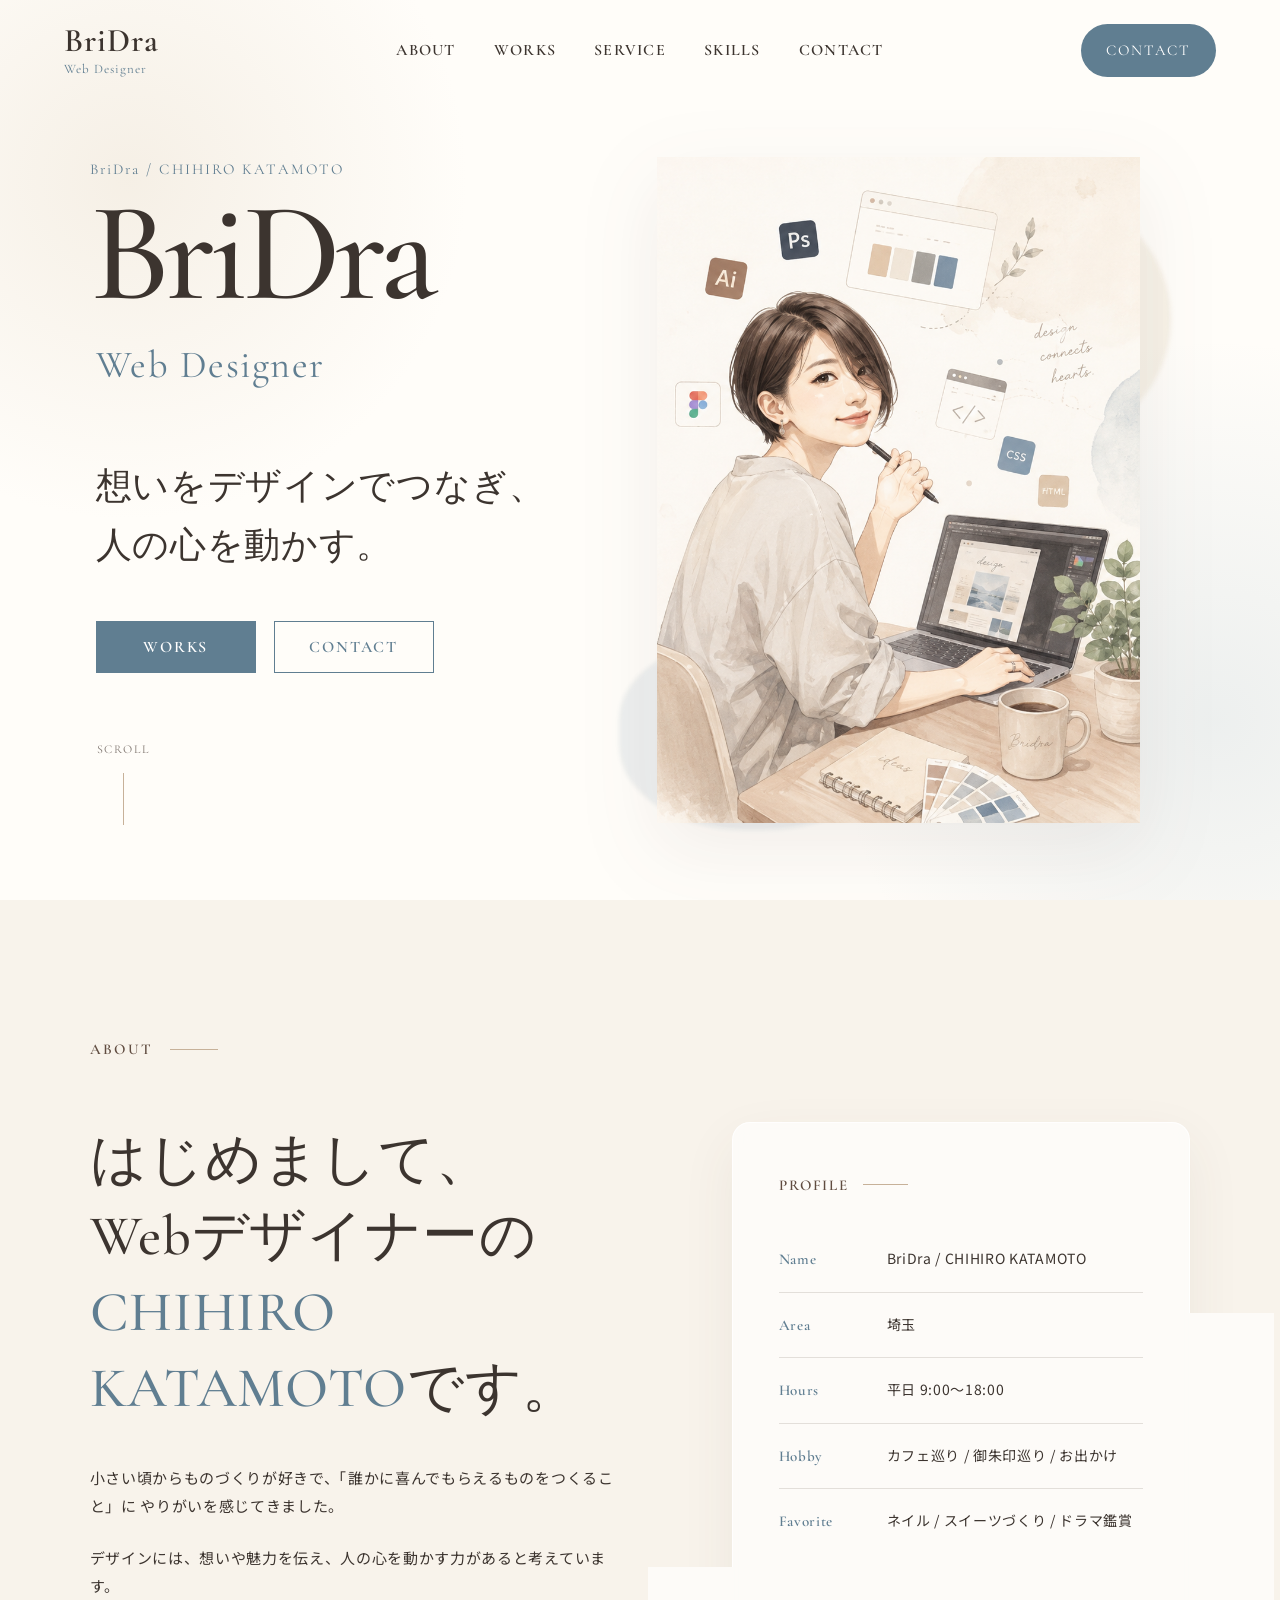
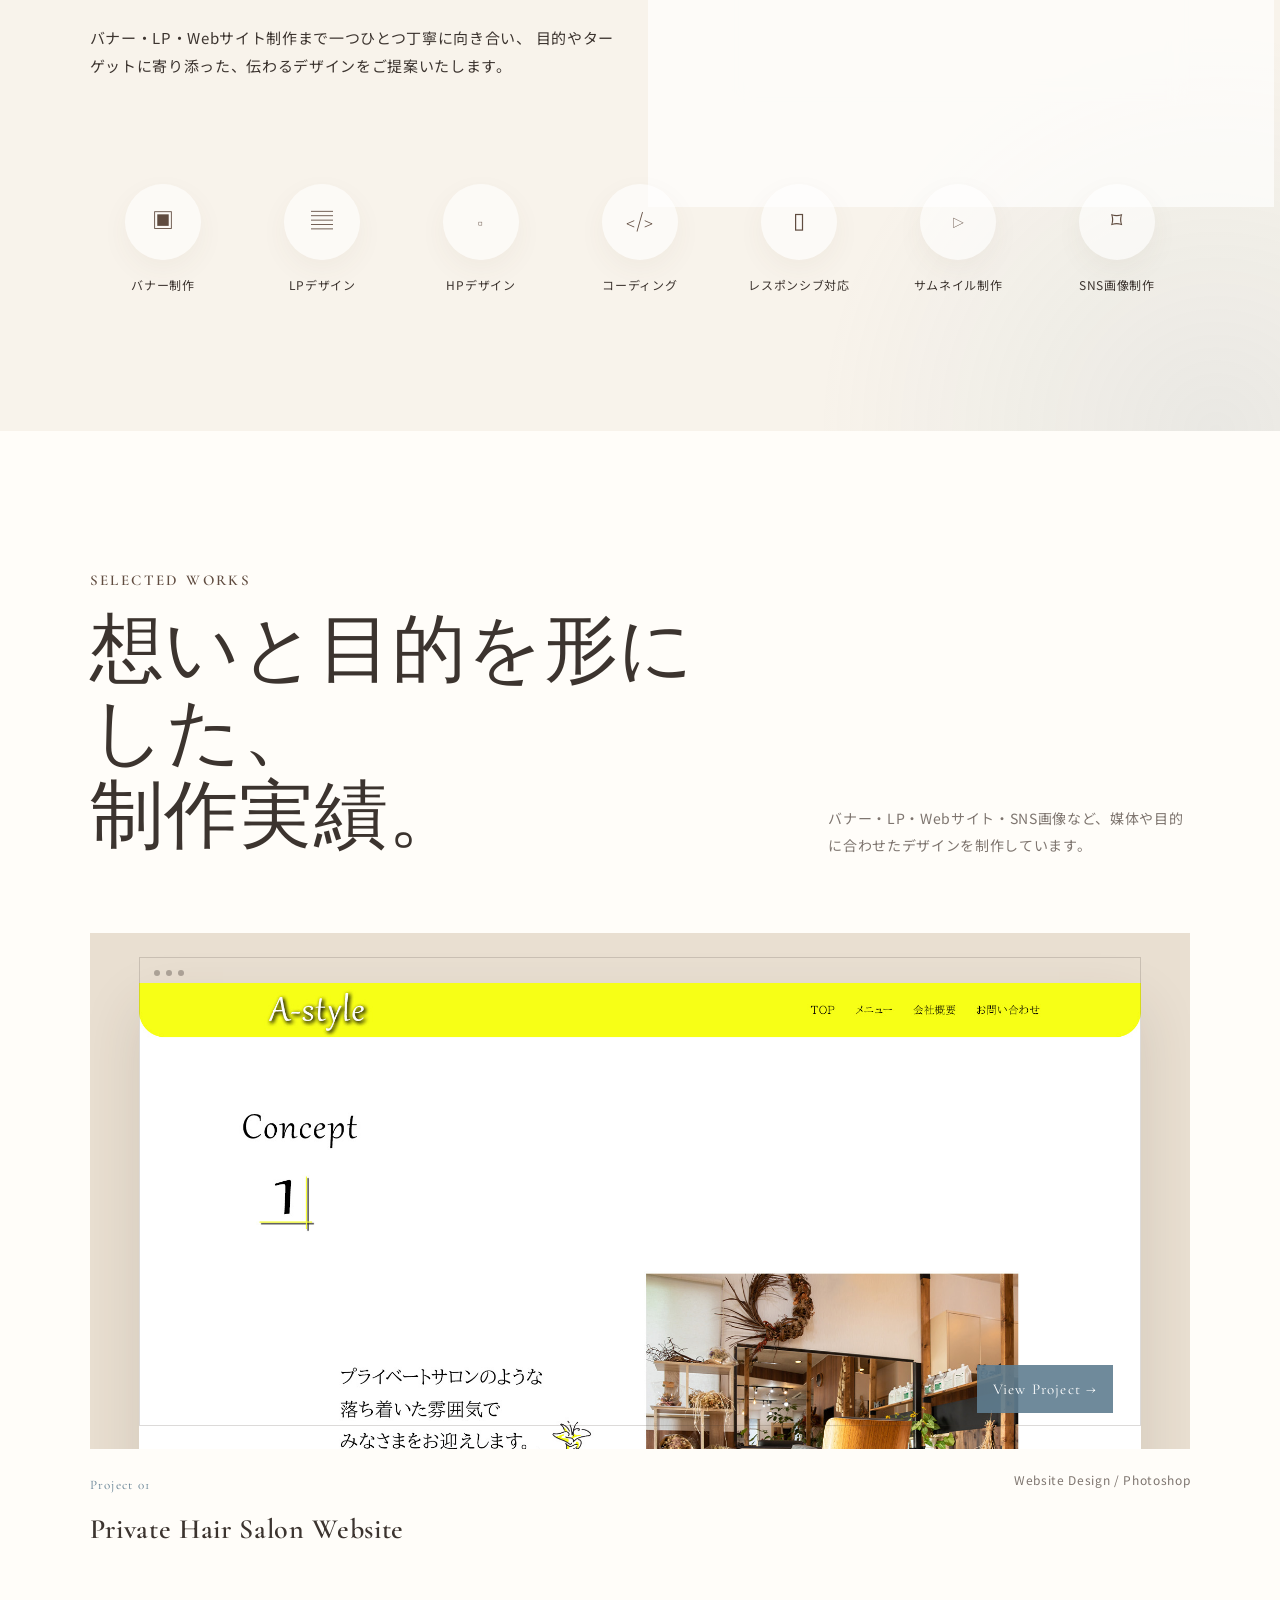
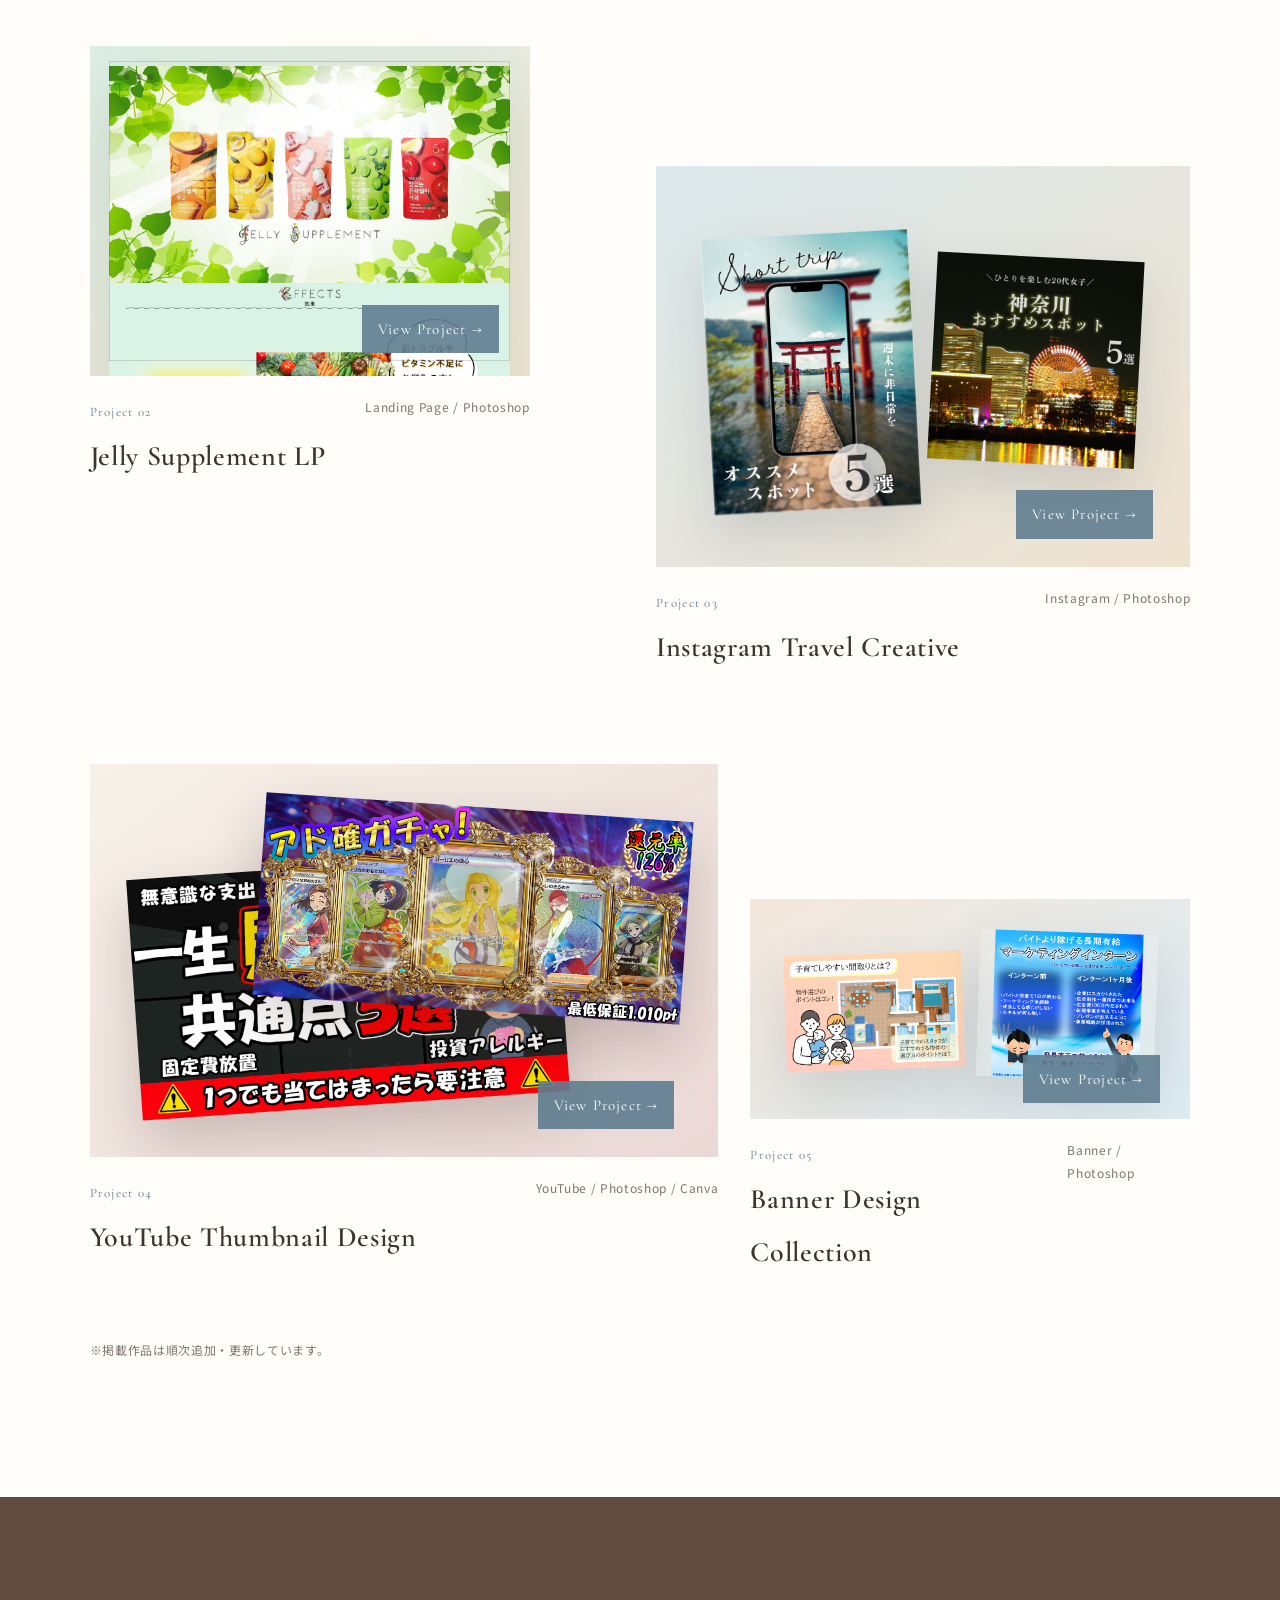
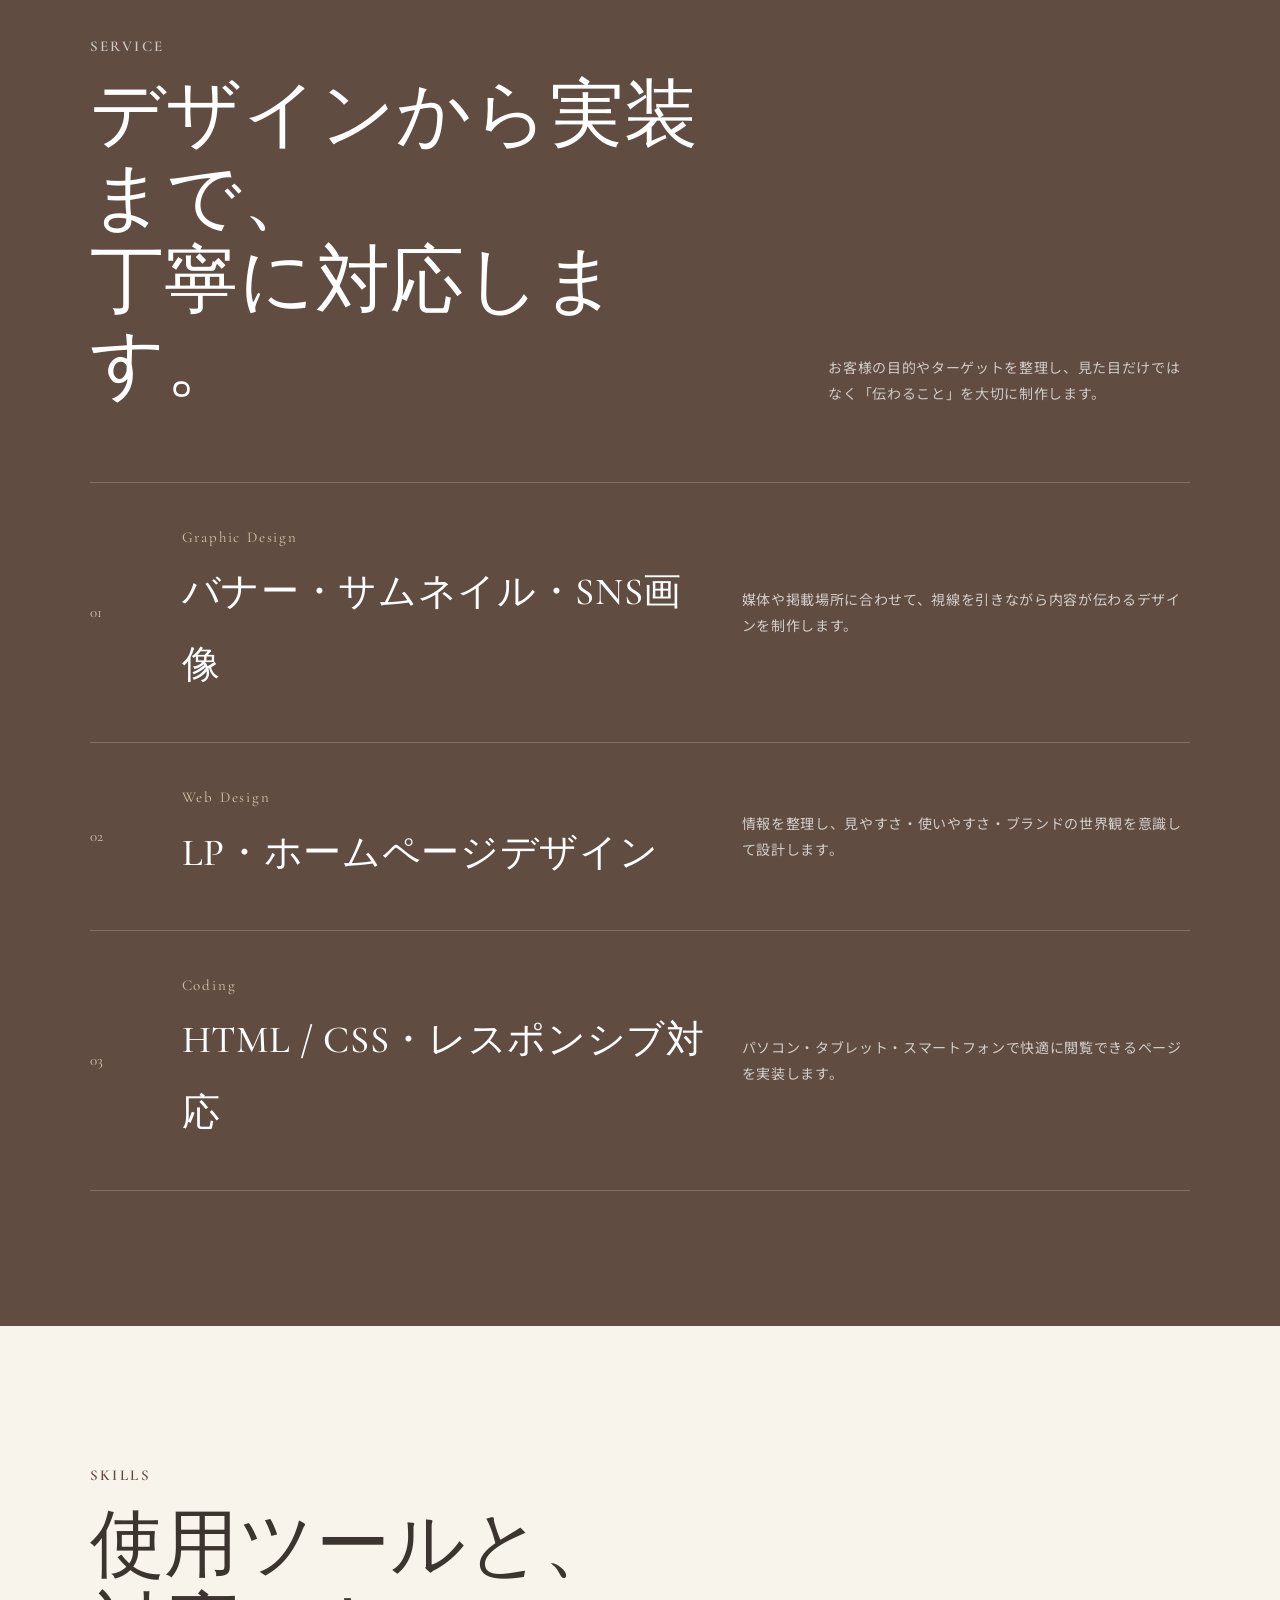
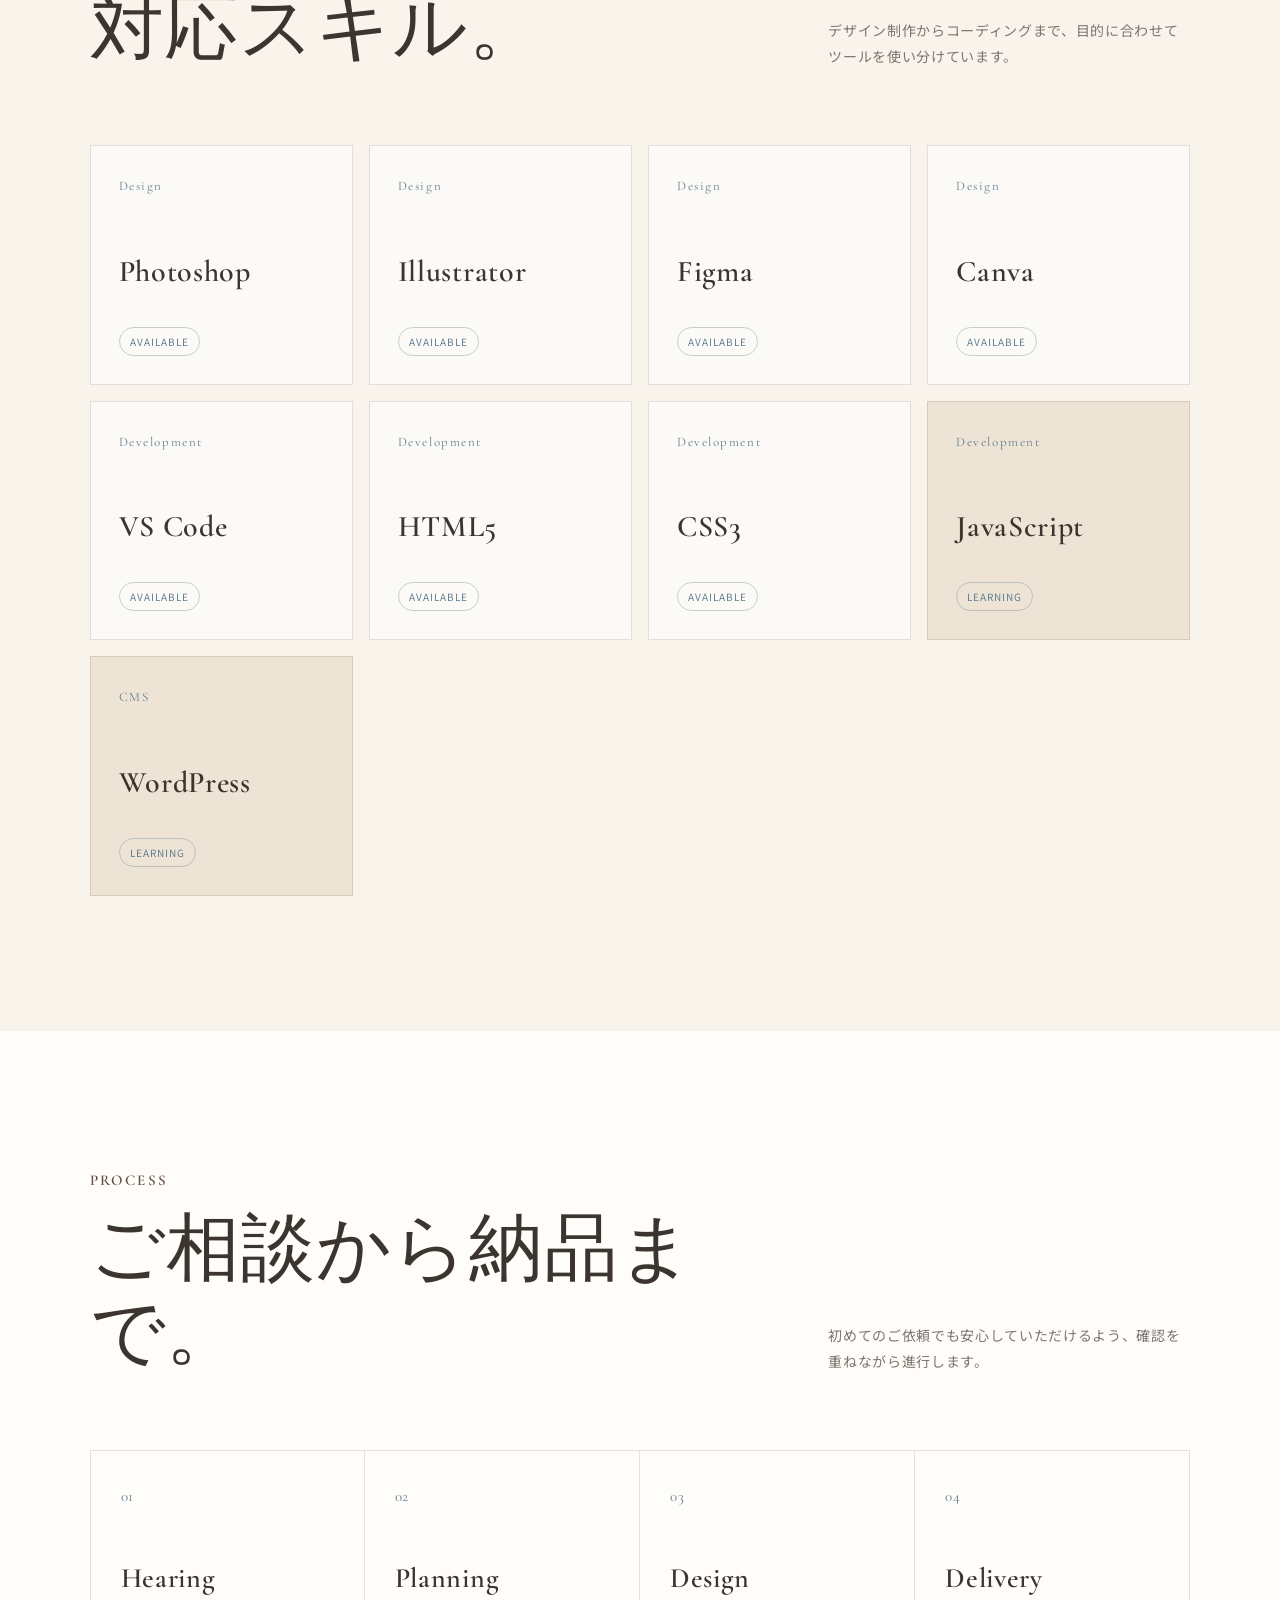
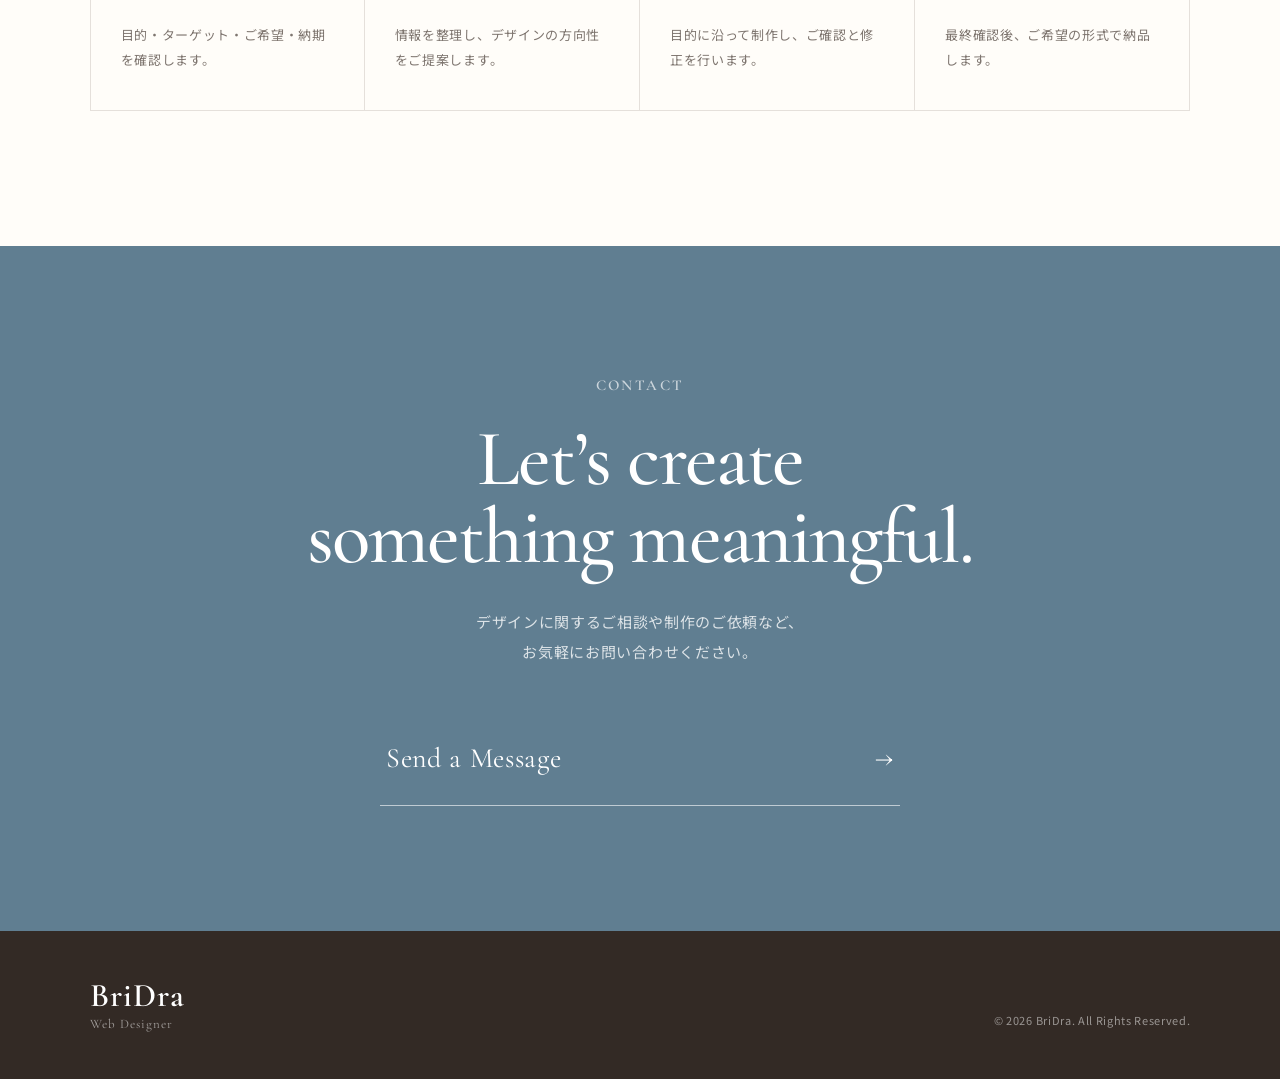
==== commit 66f98b20: "Add files via upload" ====
--- a/index.html
+++ b/index.html
@@ -365,11 +365,10 @@
           デザインに関するご相談や制作のご依頼など、<br>
           お気軽にお問い合わせください。
         </p>
-        <a class="contact-link" href="mailto:your-email@example.com">
+        <a class="contact-link" href="mailto:brilliant.dragon@outlook.jp">
           <span>Send a Message</span>
           <i>→</i>
         </a>
-        <small>※メールアドレスをご自身のものへ変更してください。</small>
       </div>
     </section>
   </main>
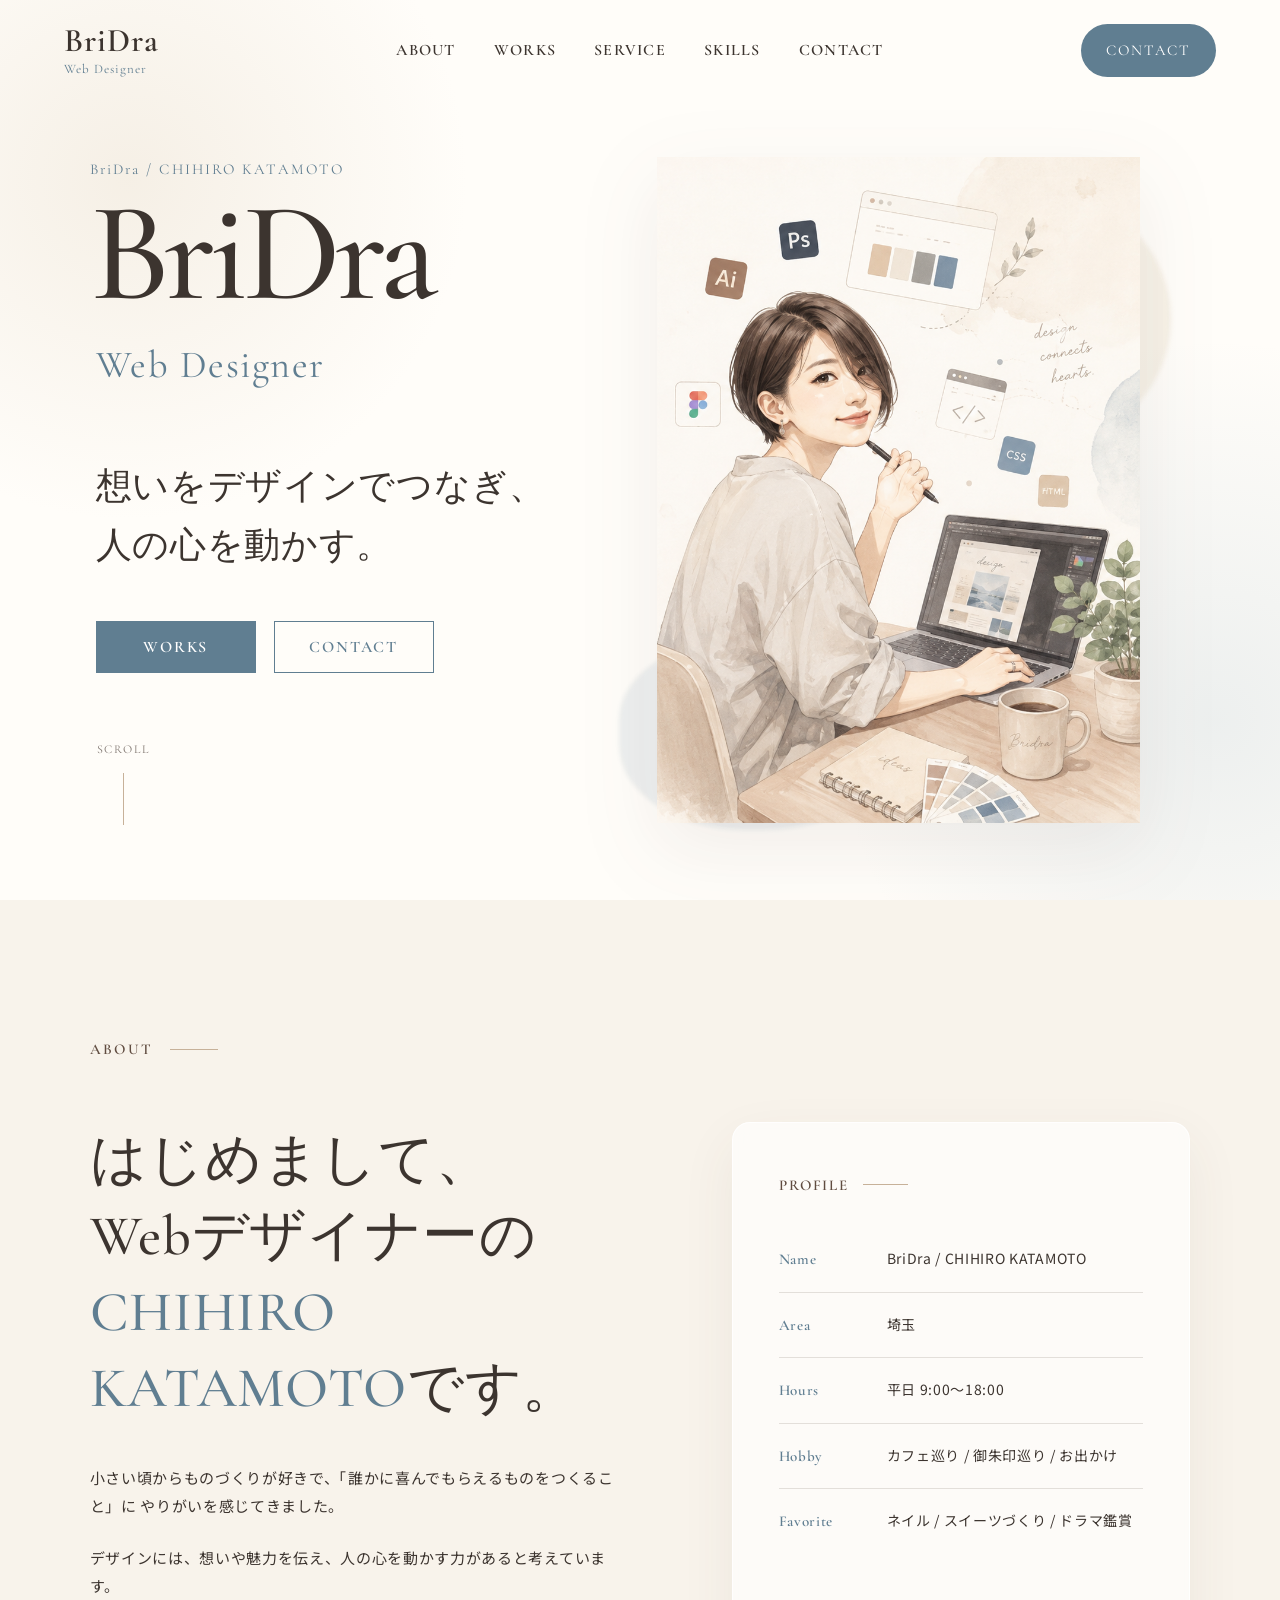
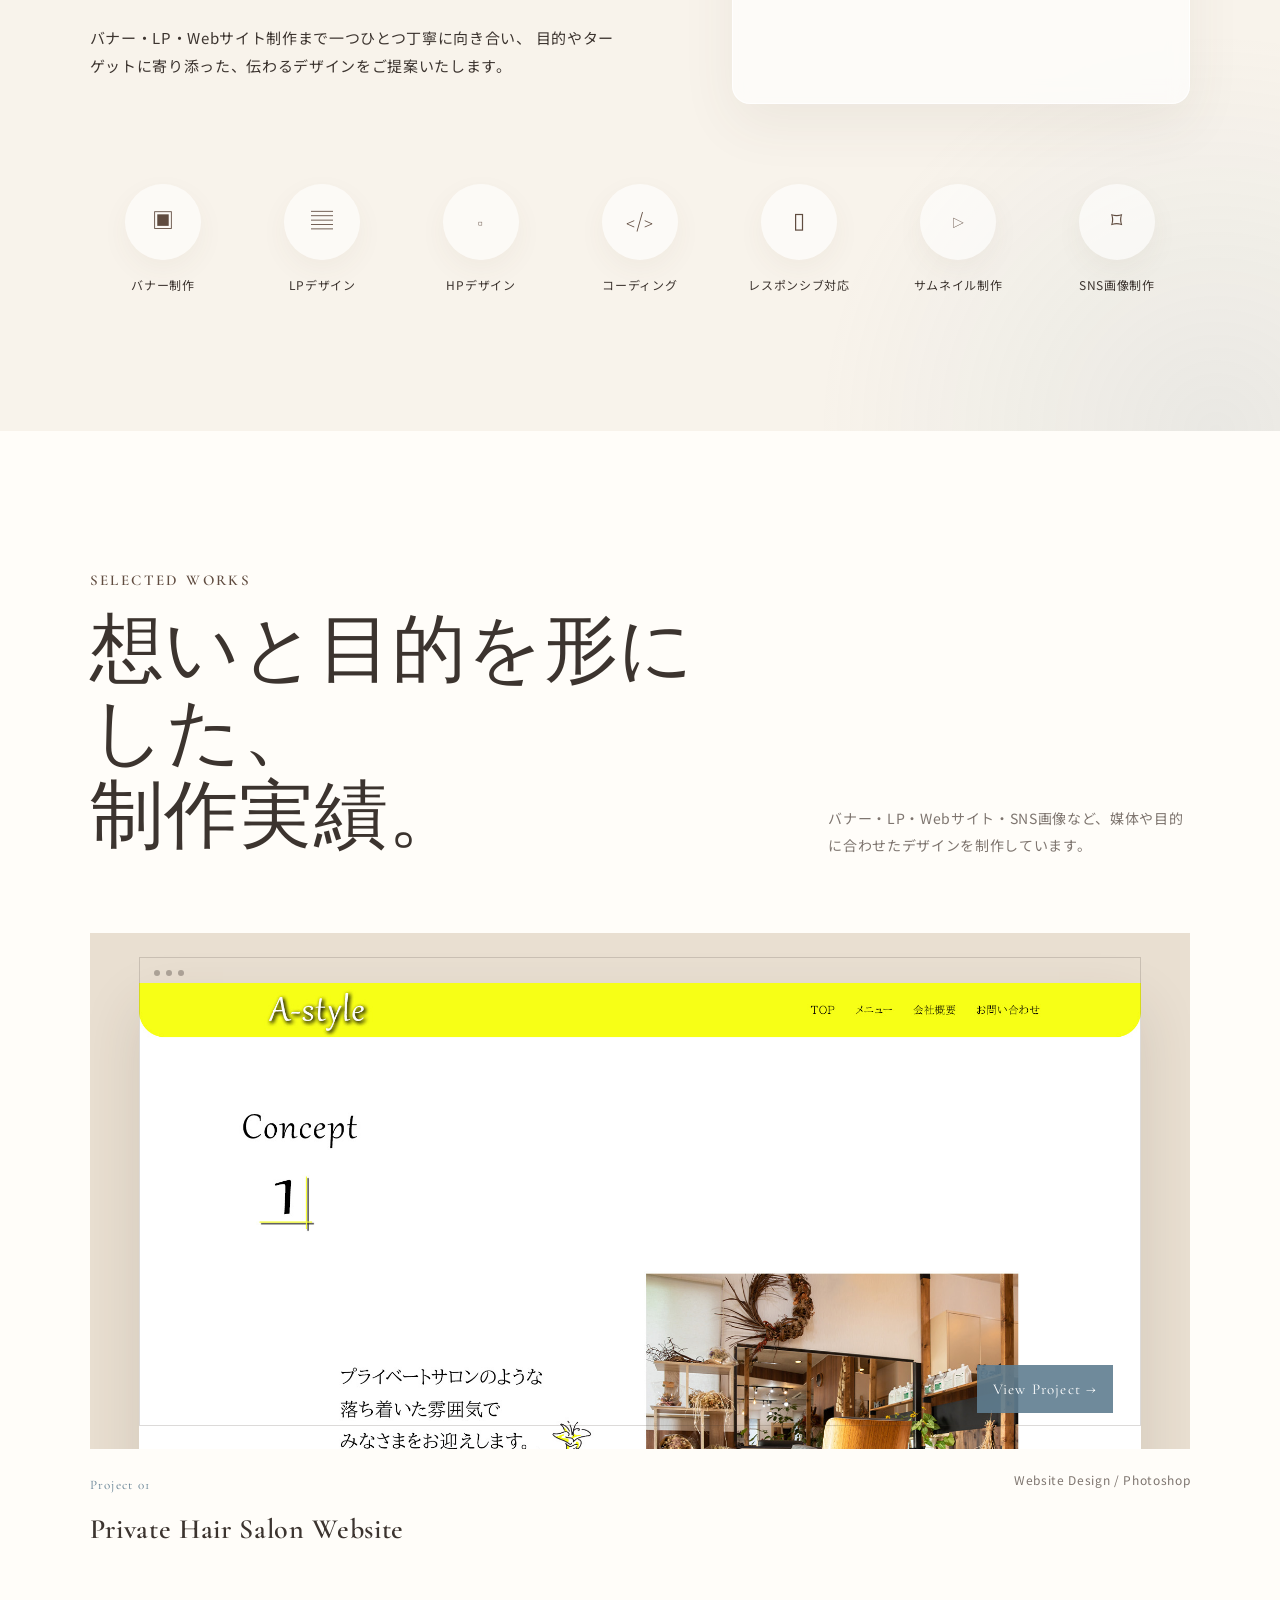
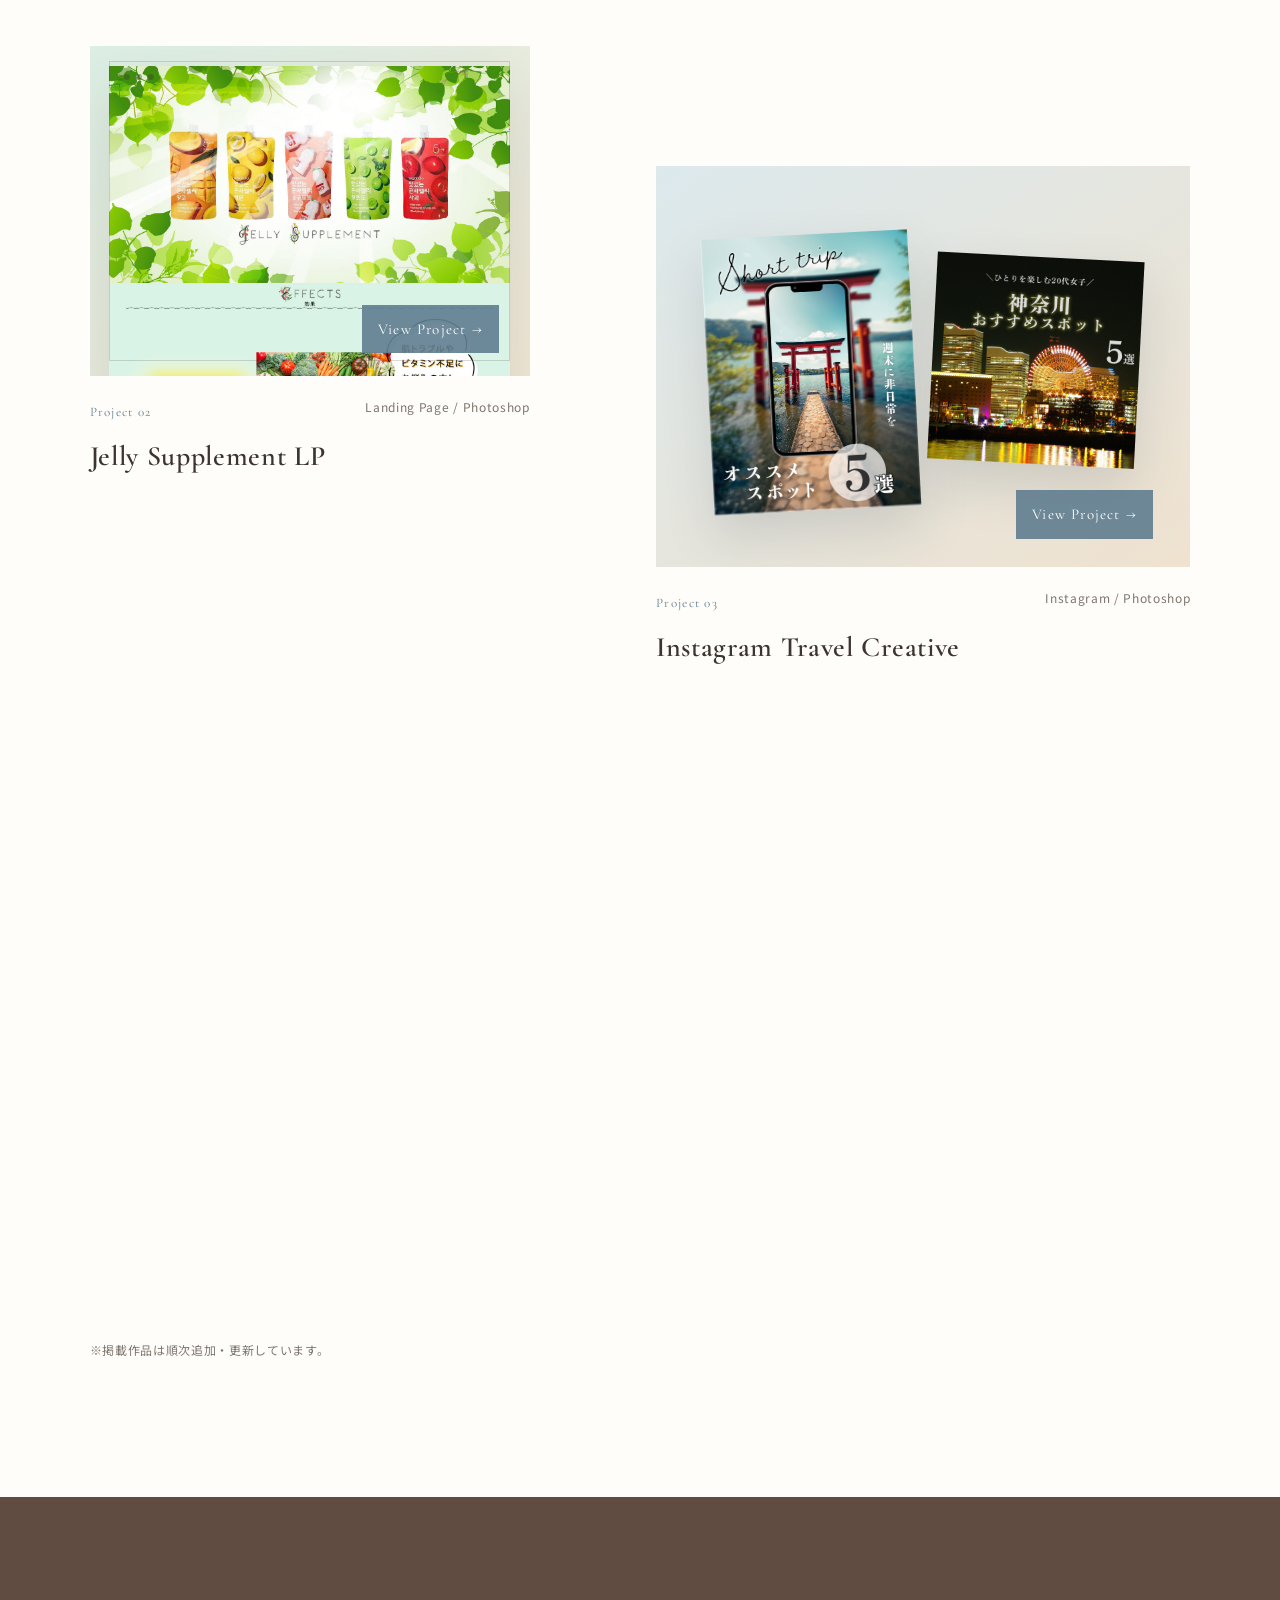
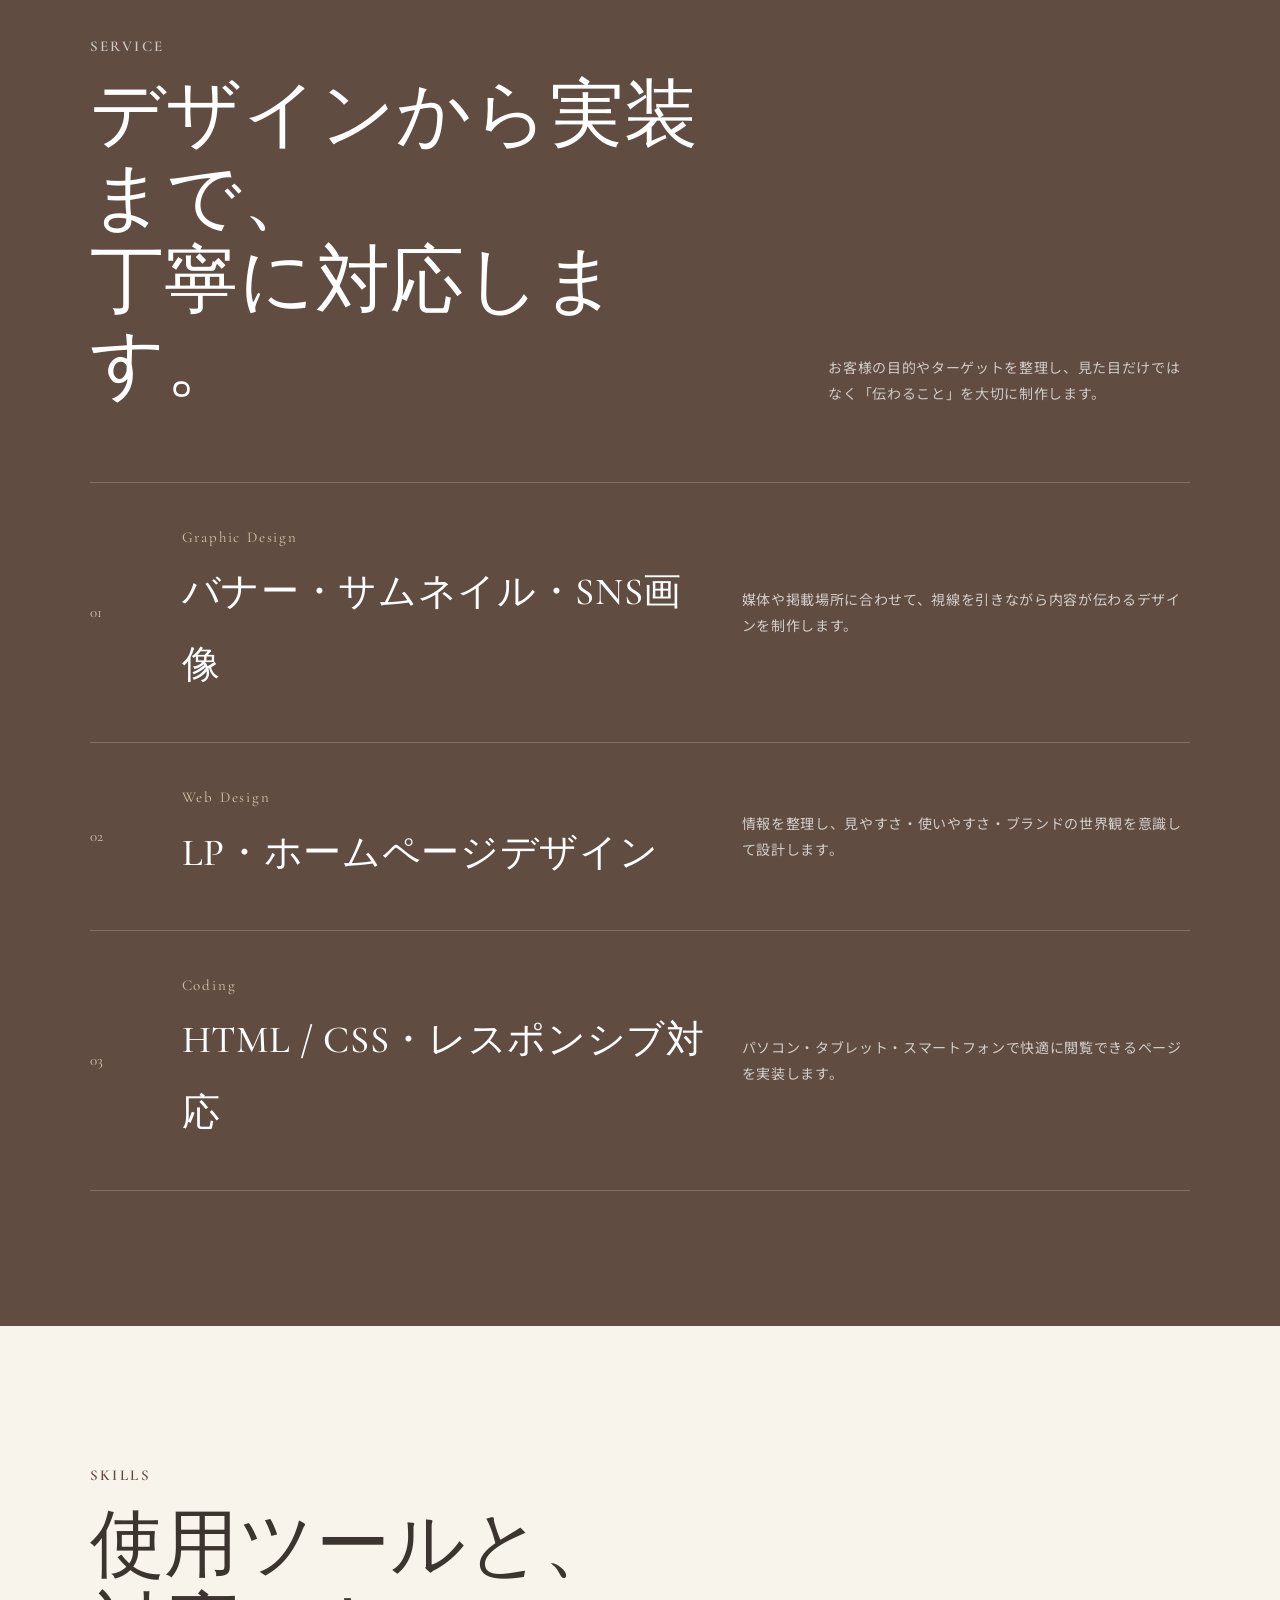
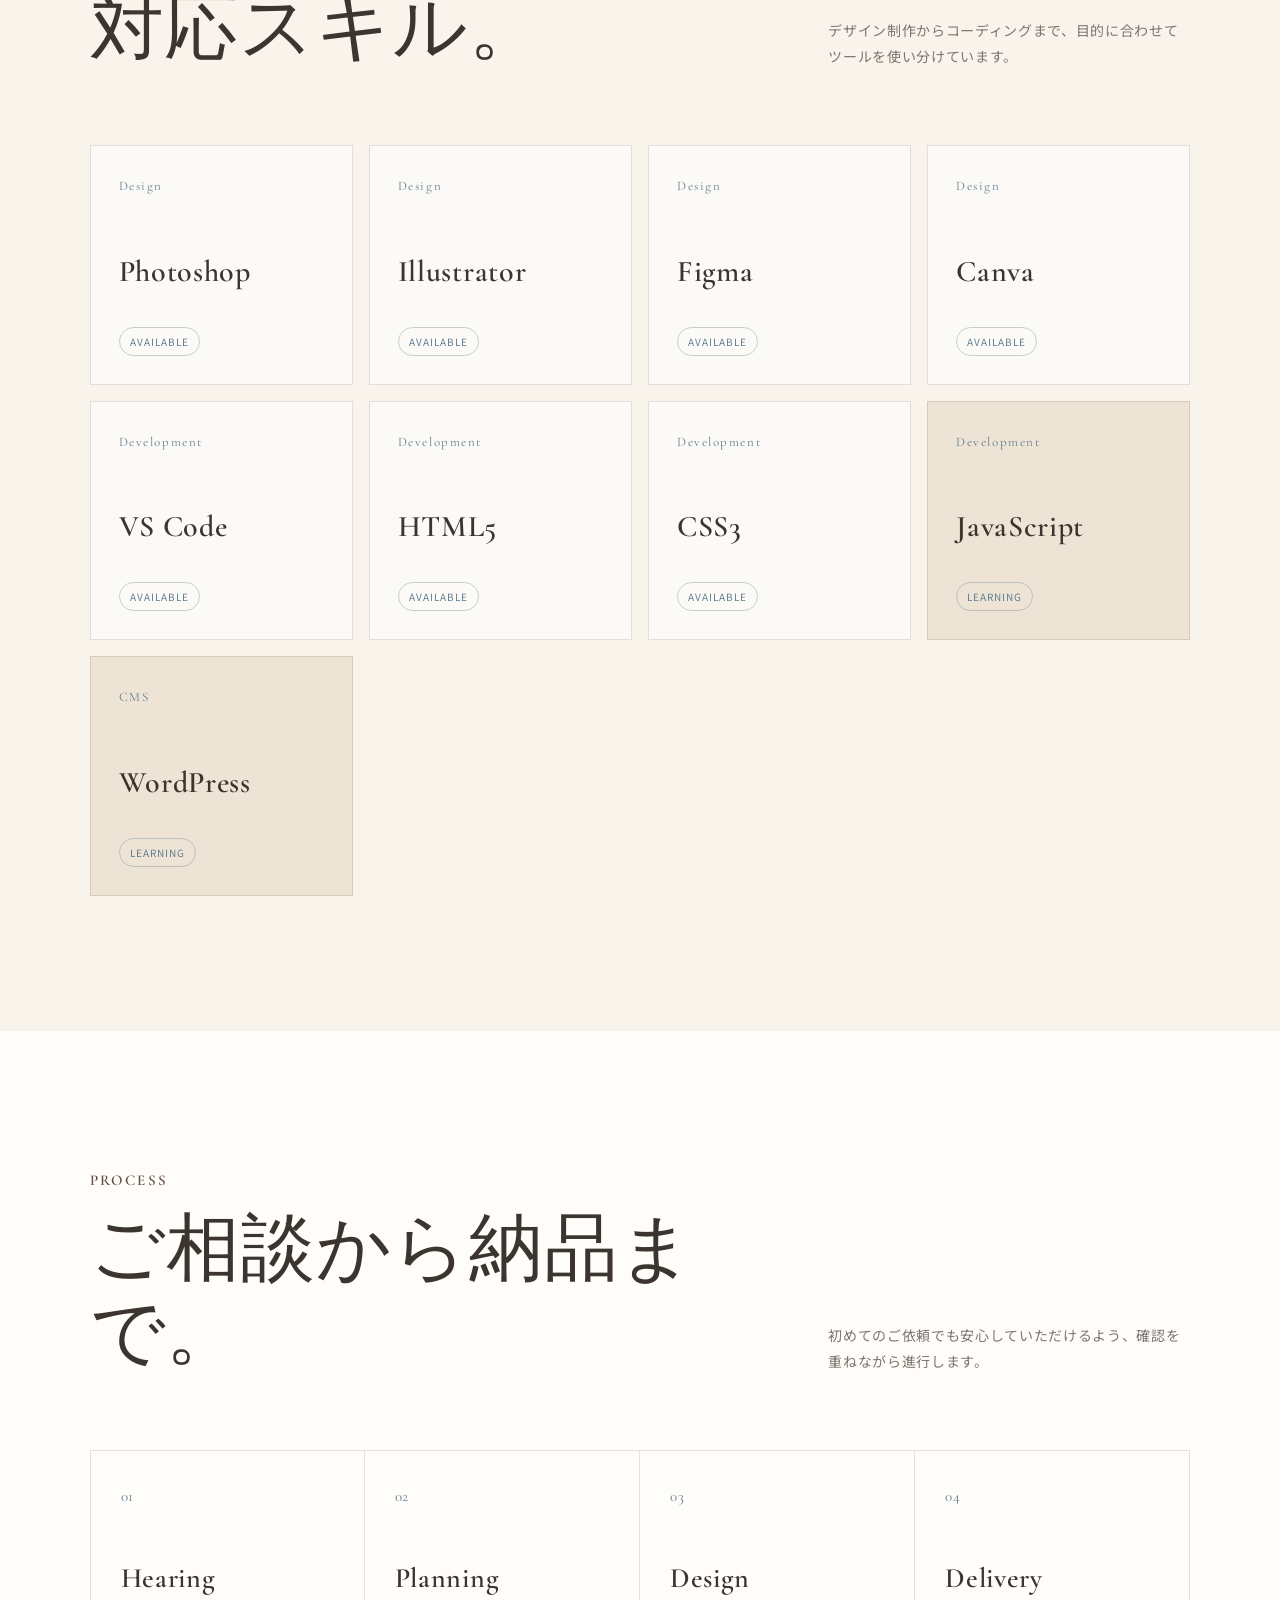
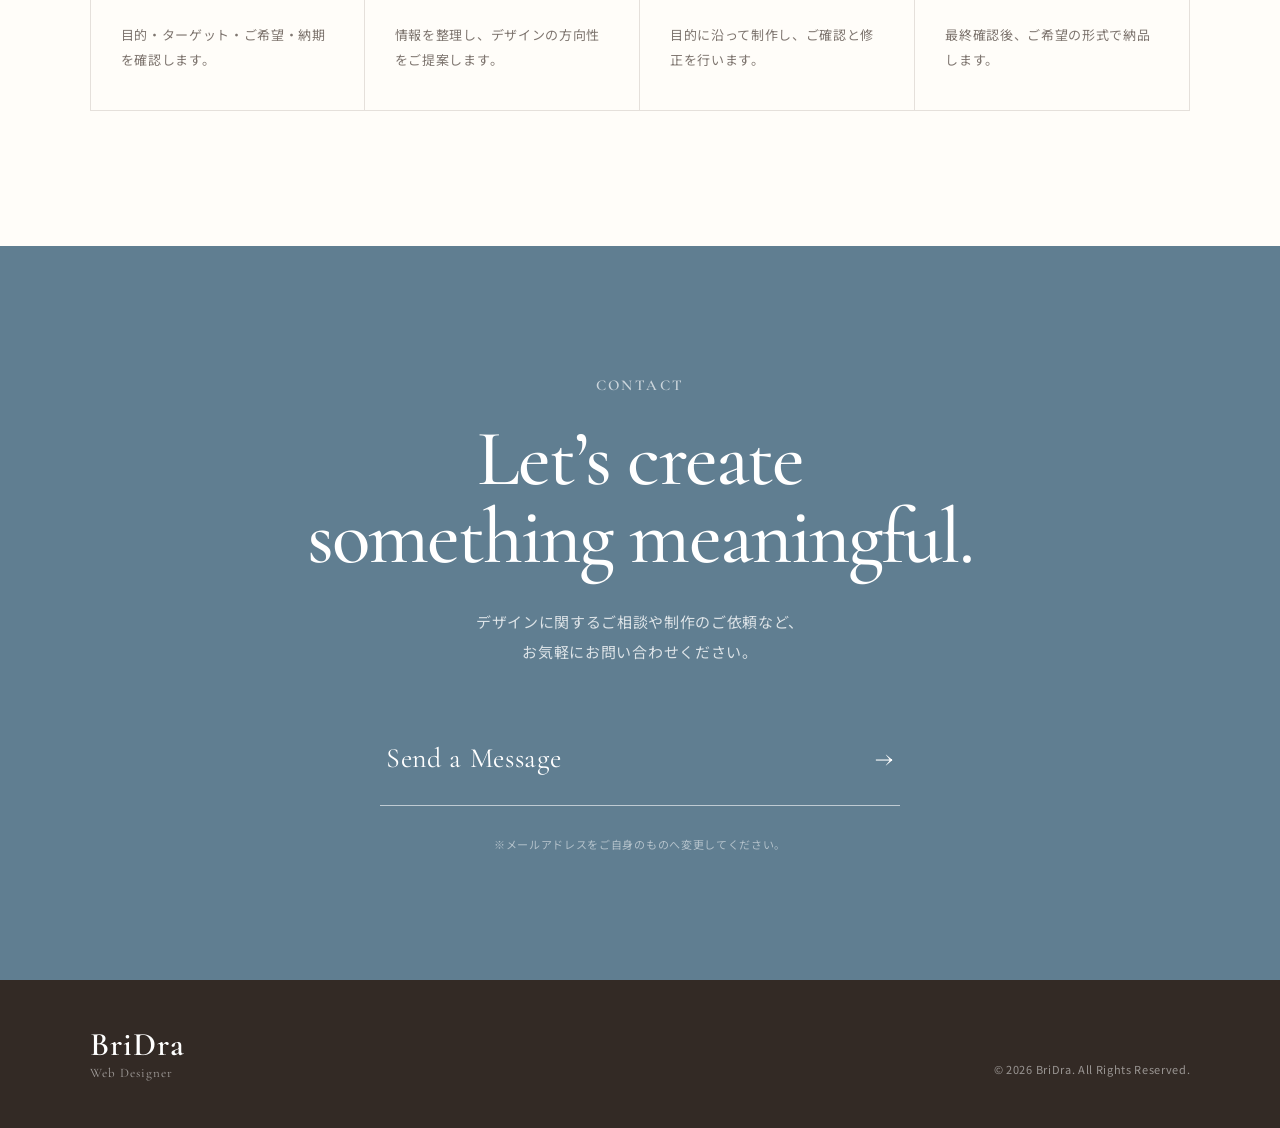
==== commit c38b294f: "Add files via upload" ====
--- a/index.html
+++ b/index.html
@@ -1,9 +1,4 @@
 <!DOCTYPE html>
-  <div class="custom-cursor" aria-hidden="true">
-    <span class="custom-cursor-label"></span>
-  </div>
-  <div class="custom-cursor-follower" aria-hidden="true"></div>
-
 <html lang="ja">
 <head>
   <meta charset="UTF-8">
@@ -24,6 +19,10 @@
       <i class="site-loader-line"></i>
     </div>
   </div>
+  <div class="custom-cursor" aria-hidden="true">
+    <span class="custom-cursor-label"></span>
+  </div>
+  <div class="custom-cursor-follower" aria-hidden="true"></div>
 
   <header class="site-header">
     <a class="logo" href="#top">
@@ -365,10 +364,11 @@
           デザインに関するご相談や制作のご依頼など、<br>
           お気軽にお問い合わせください。
         </p>
-        <a class="contact-link" href="mailto:brilliant.dragon@outlook.jp">
+        <a class="contact-link" href="mailto:your-email@example.com">
           <span>Send a Message</span>
           <i>→</i>
         </a>
+        <small>※メールアドレスをご自身のものへ変更してください。</small>
       </div>
     </section>
   </main>
@@ -380,7 +380,6 @@
     </a>
     <p>© 2026 BriDra. All Rights Reserved.</p>
   </footer>
-
   <script src="script.js"></script>
 </body>
 </html>
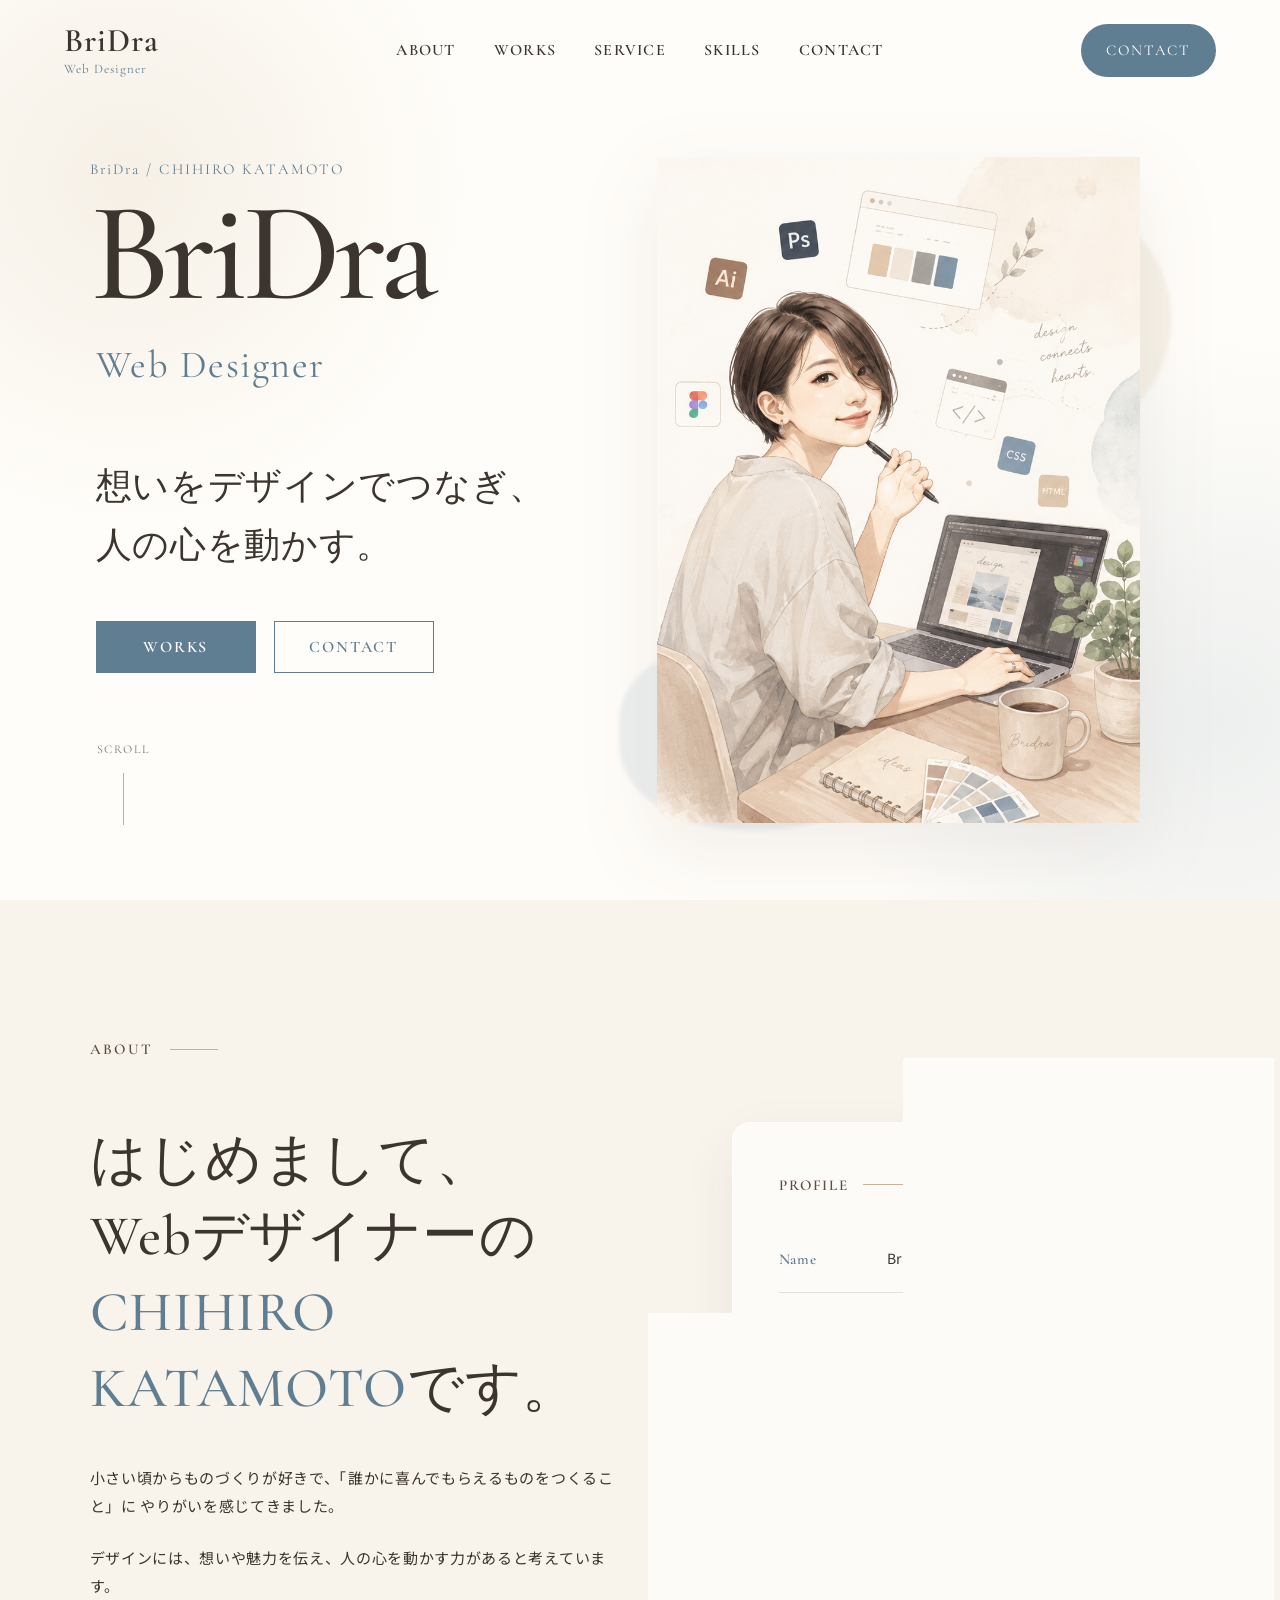
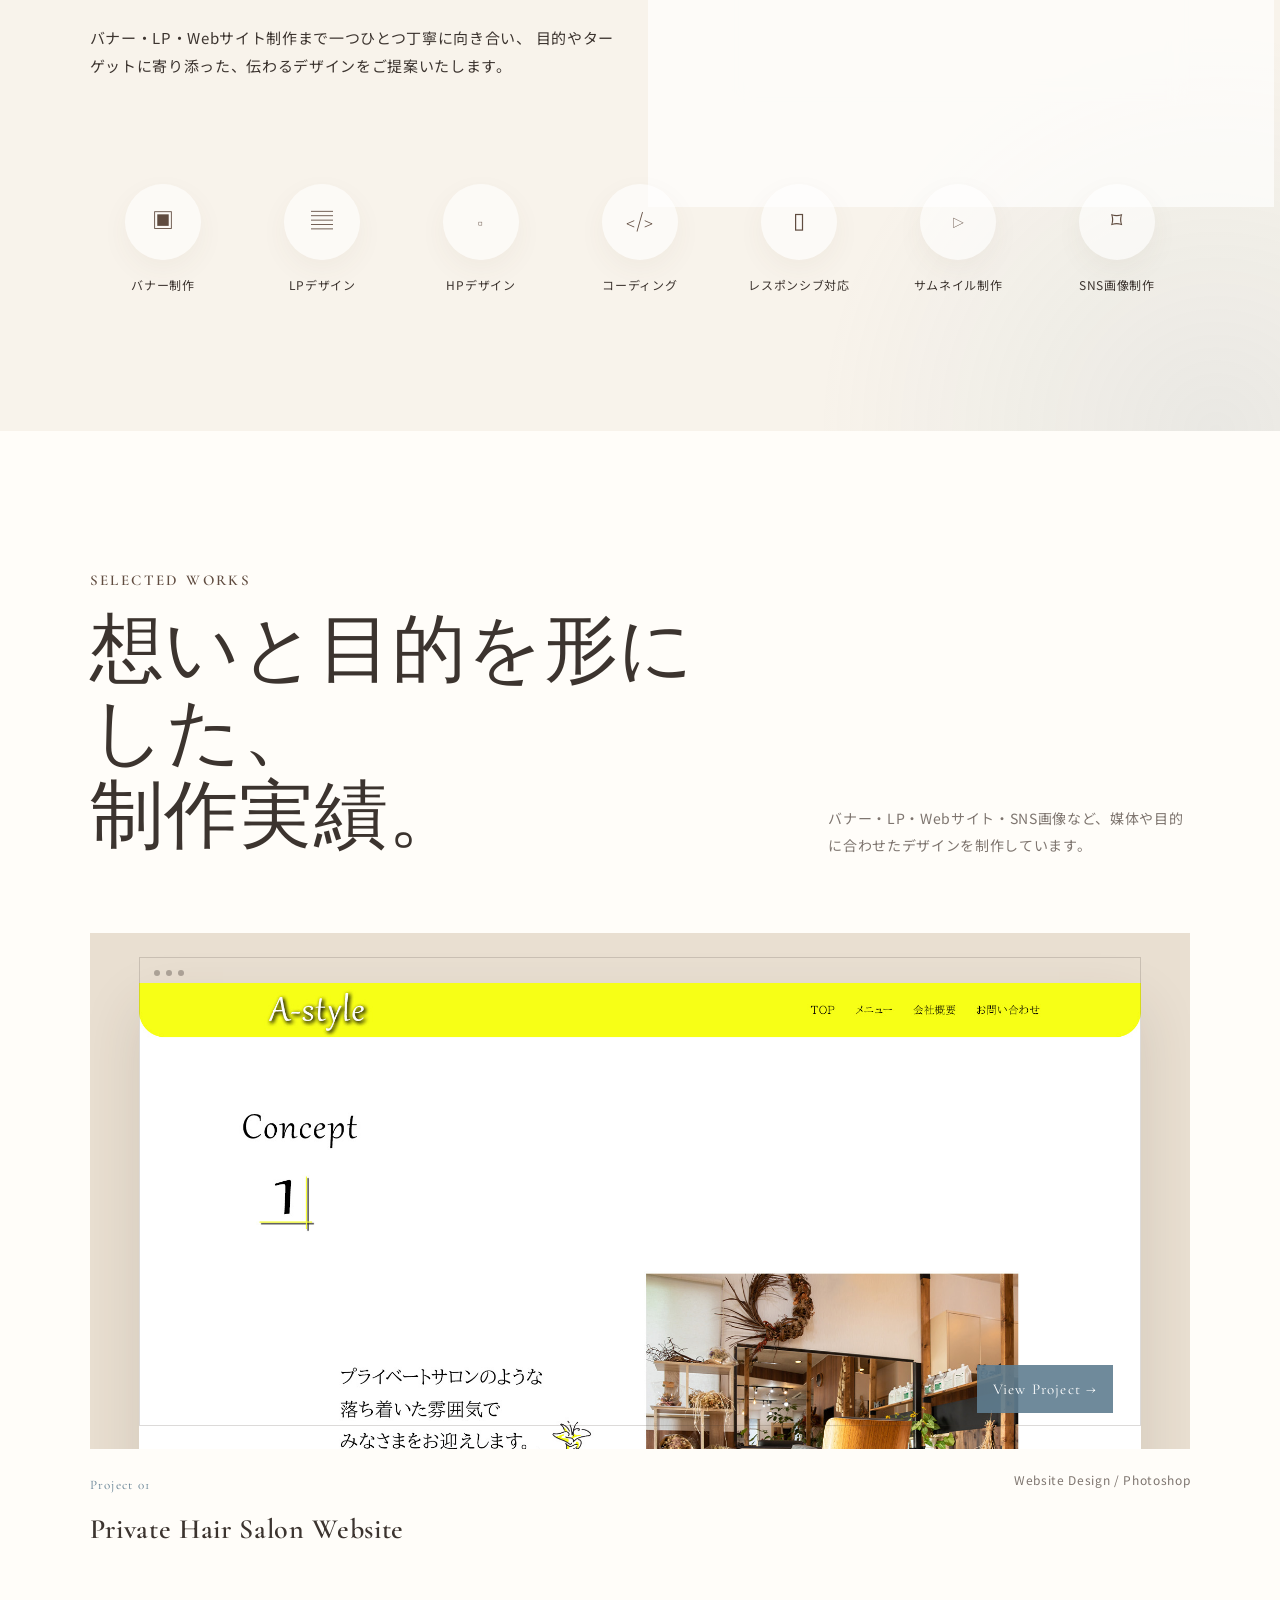
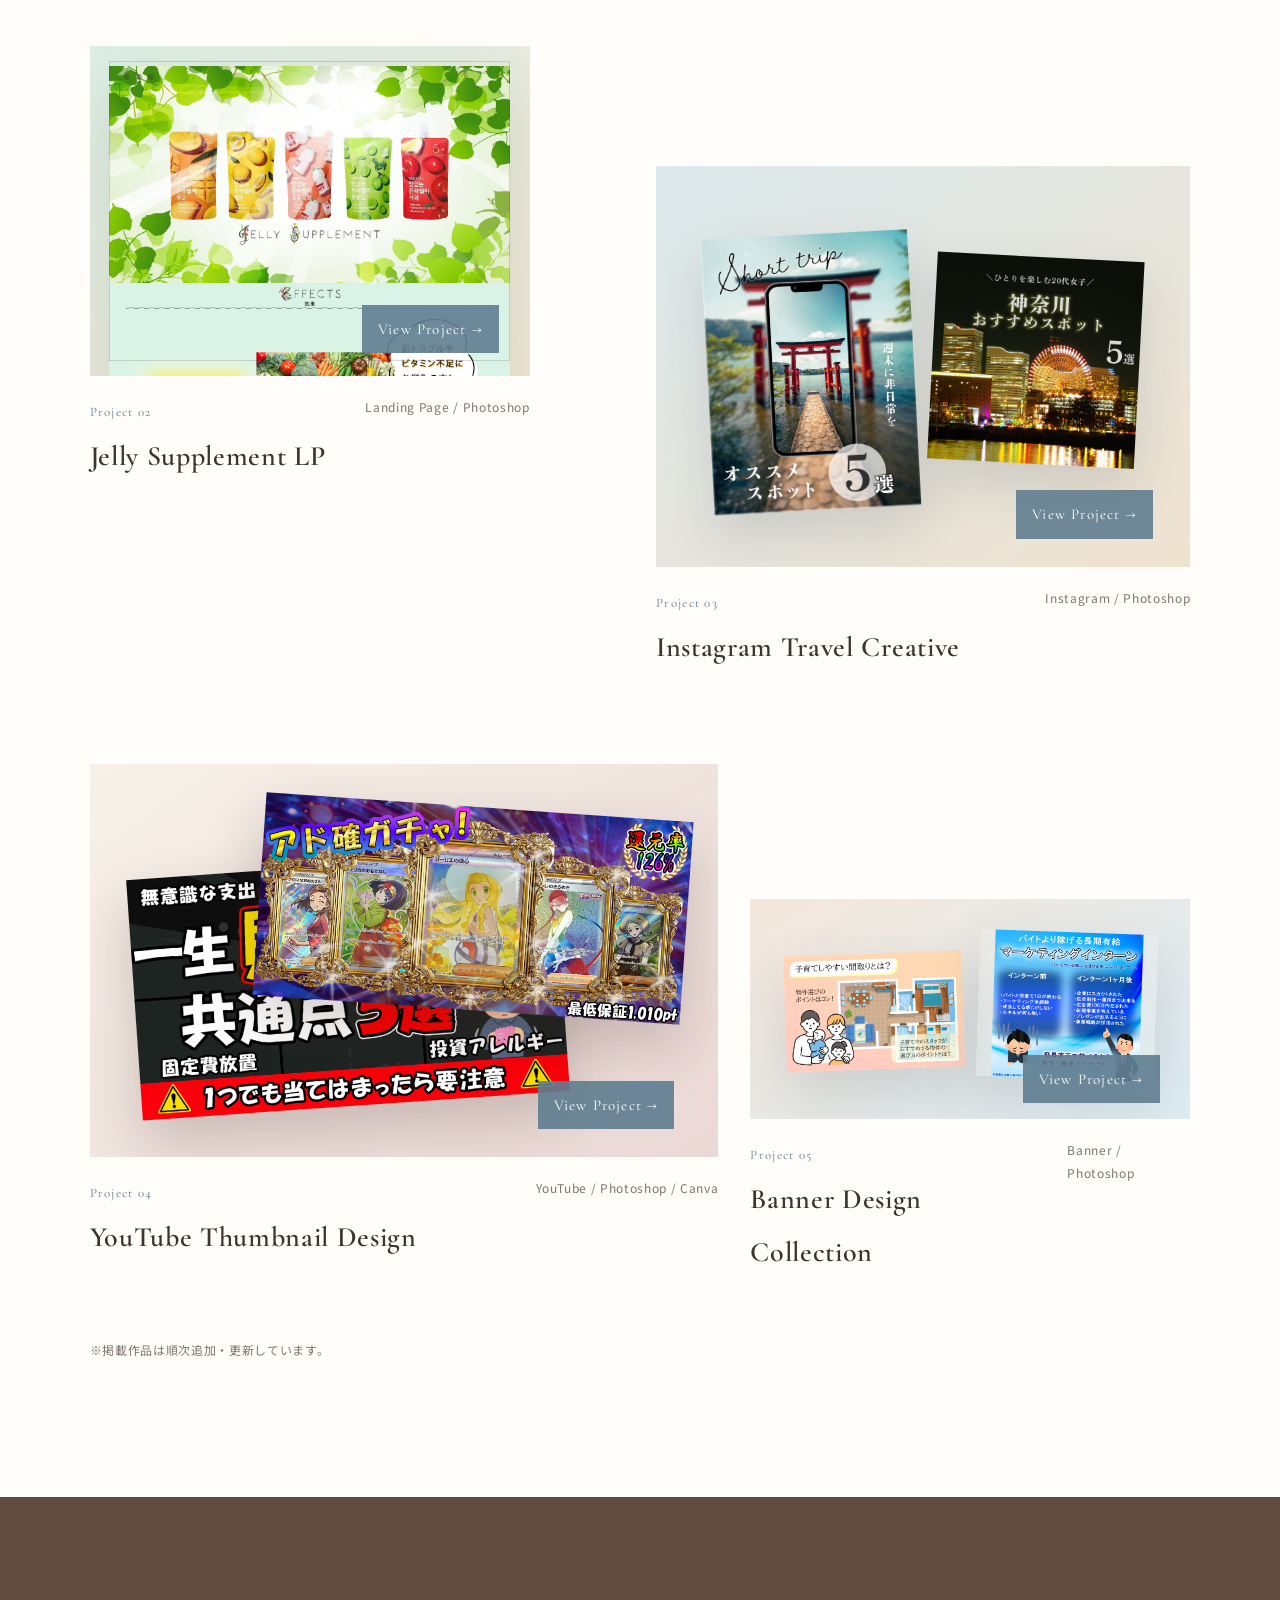
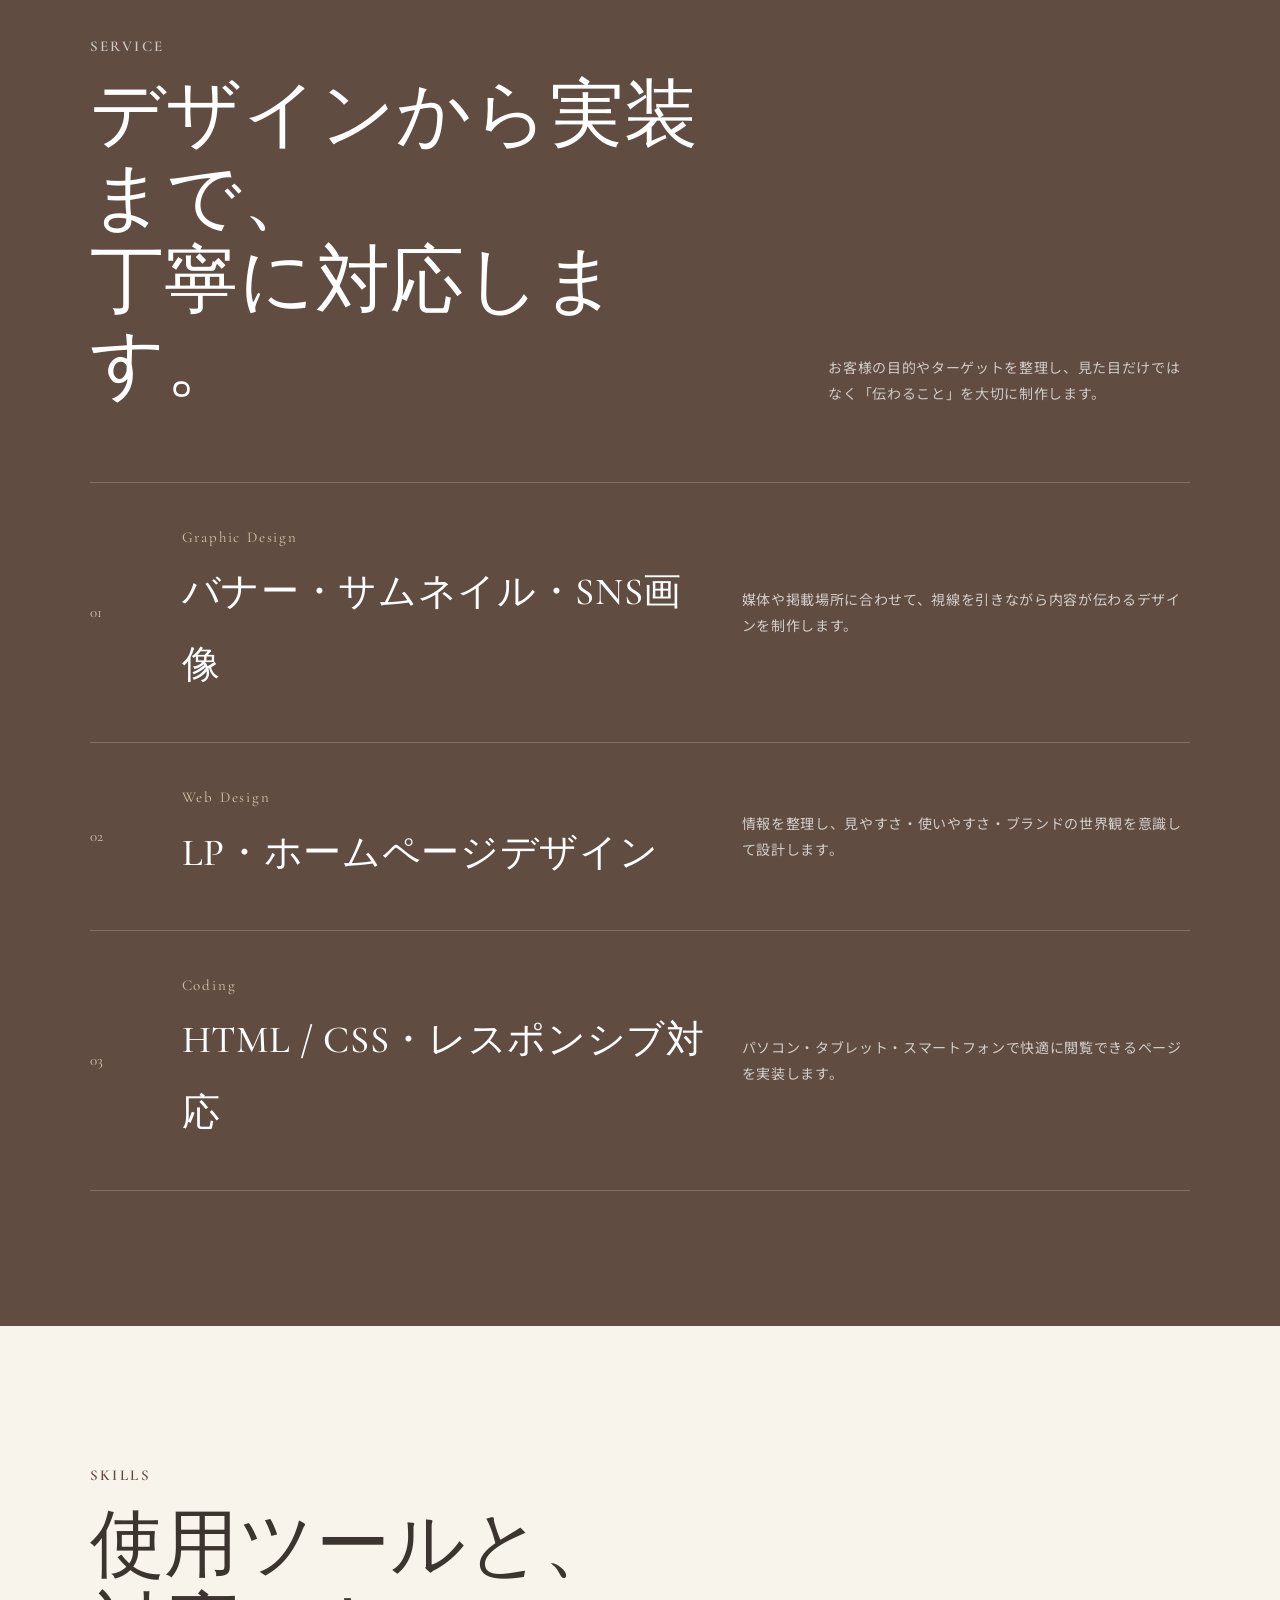
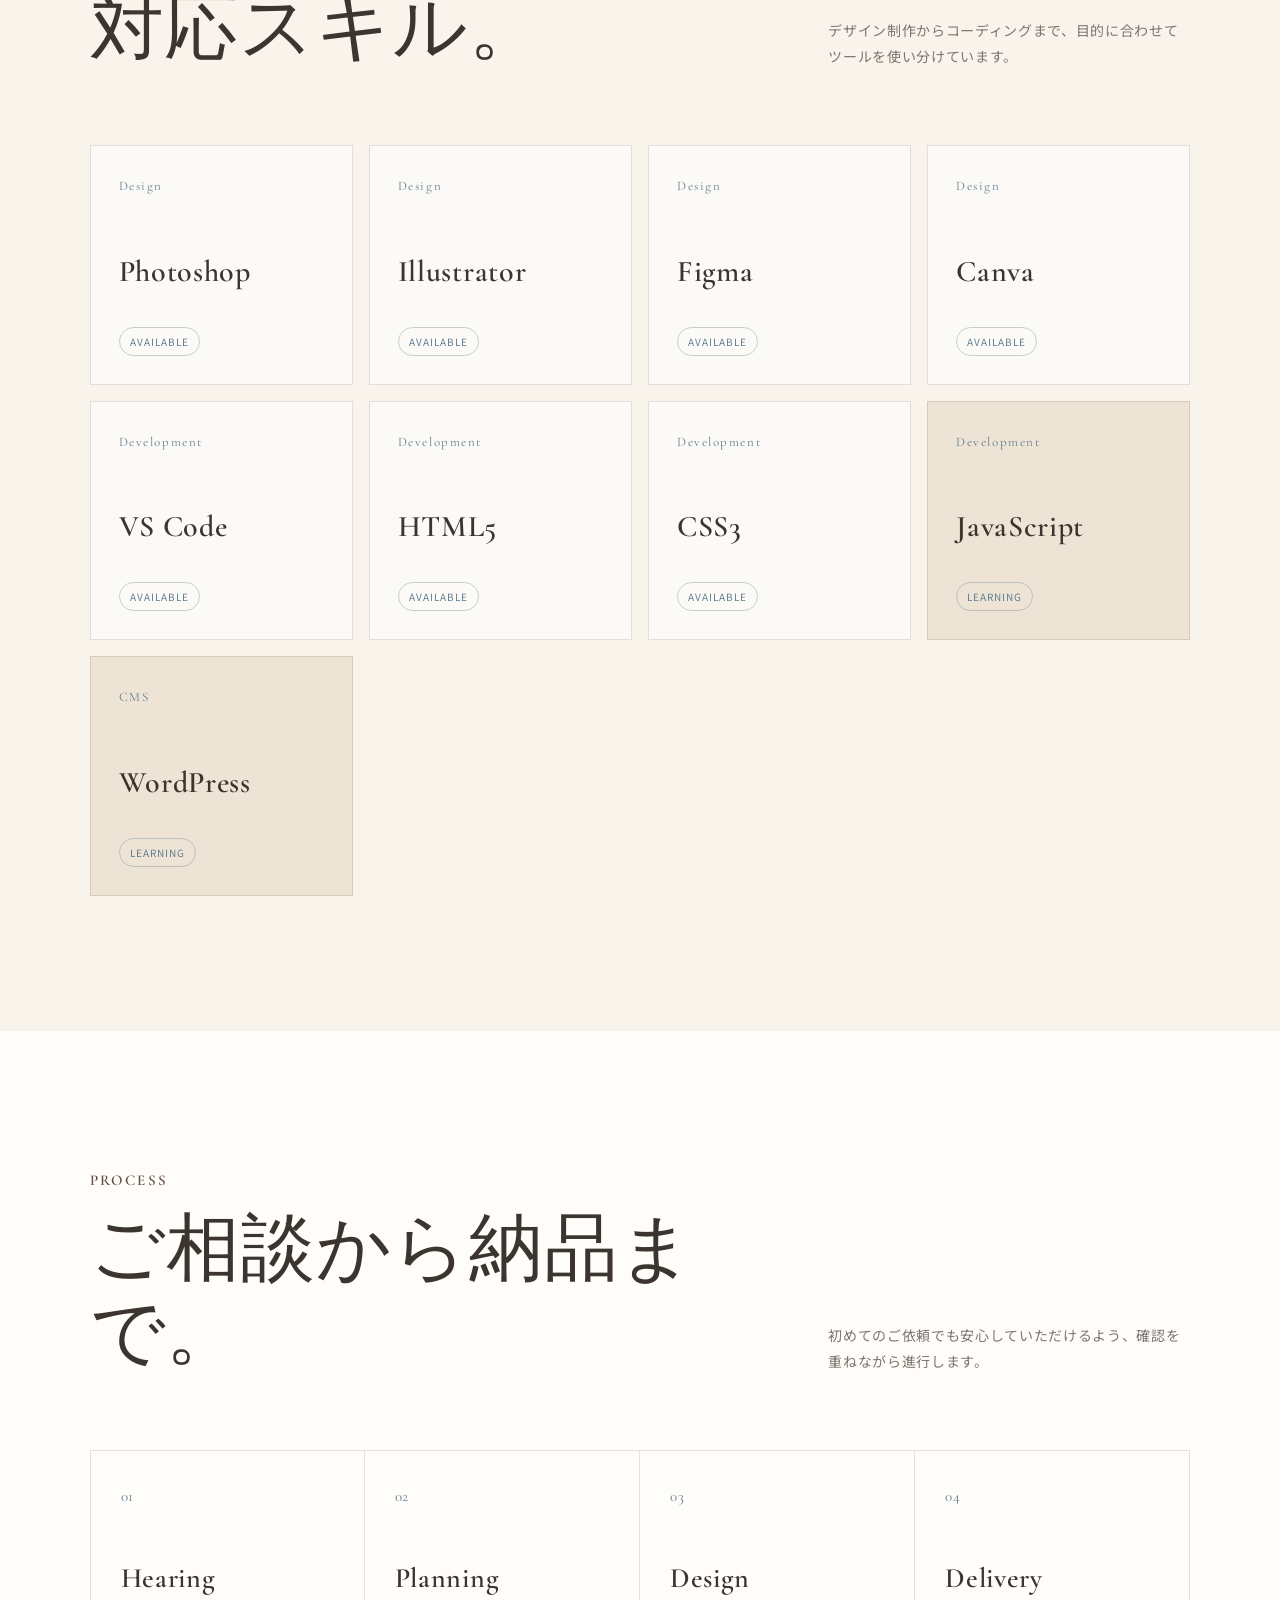
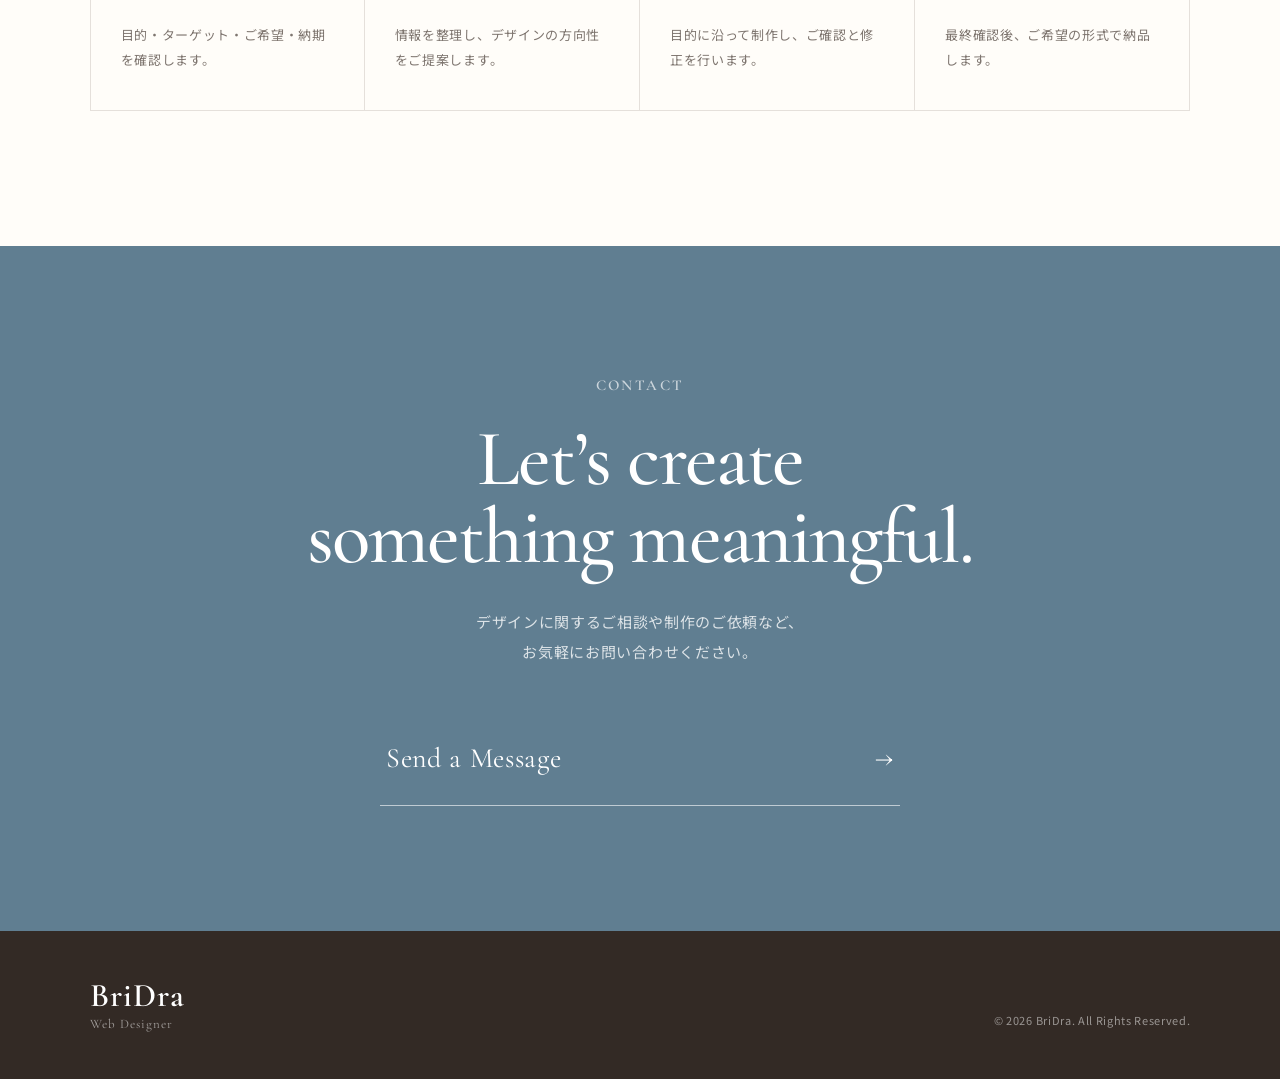
==== commit e3c8d4e3: "Add files via upload" ====
--- a/index.html
+++ b/index.html
@@ -364,11 +364,10 @@
           デザインに関するご相談や制作のご依頼など、<br>
           お気軽にお問い合わせください。
         </p>
-        <a class="contact-link" href="mailto:your-email@example.com">
+        <a class="contact-link" href="mailto:brilliant.dragon@outlook.jp">
           <span>Send a Message</span>
           <i>→</i>
         </a>
-        <small>※メールアドレスをご自身のものへ変更してください。</small>
       </div>
     </section>
   </main>
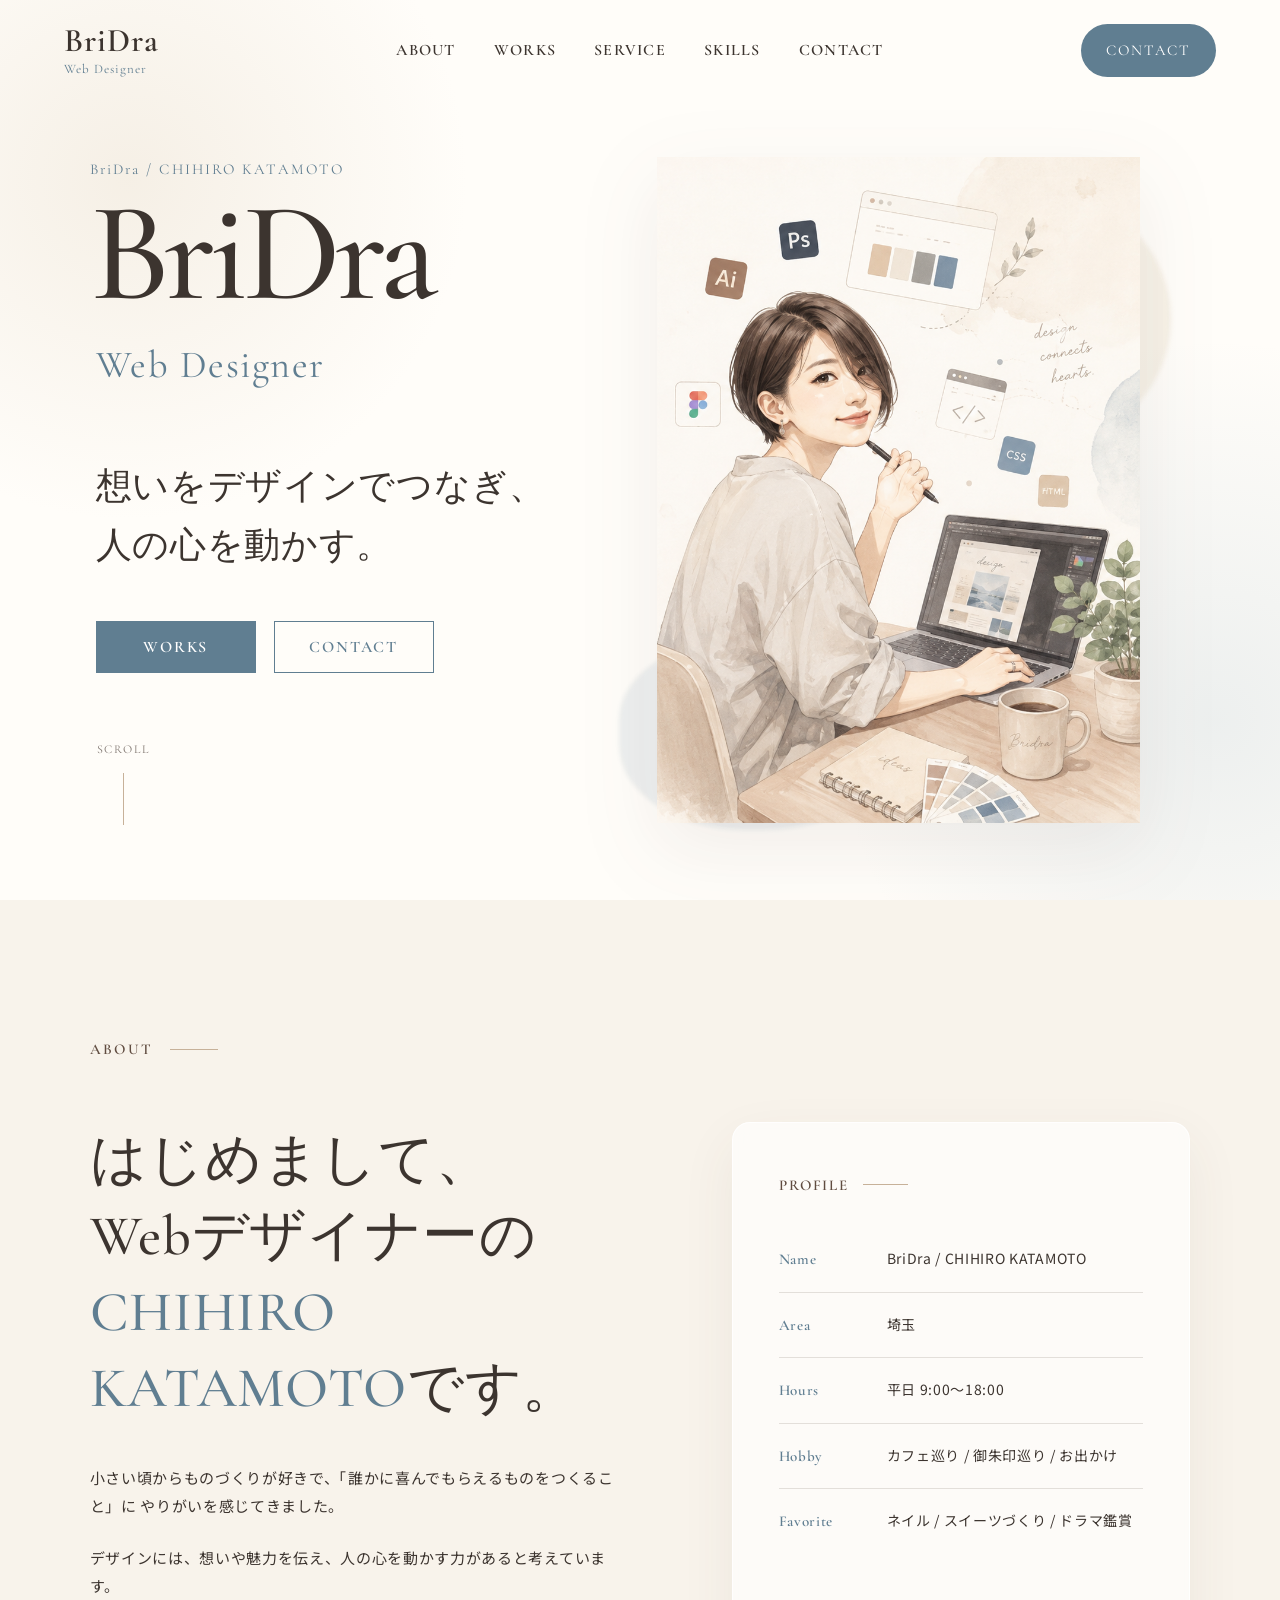
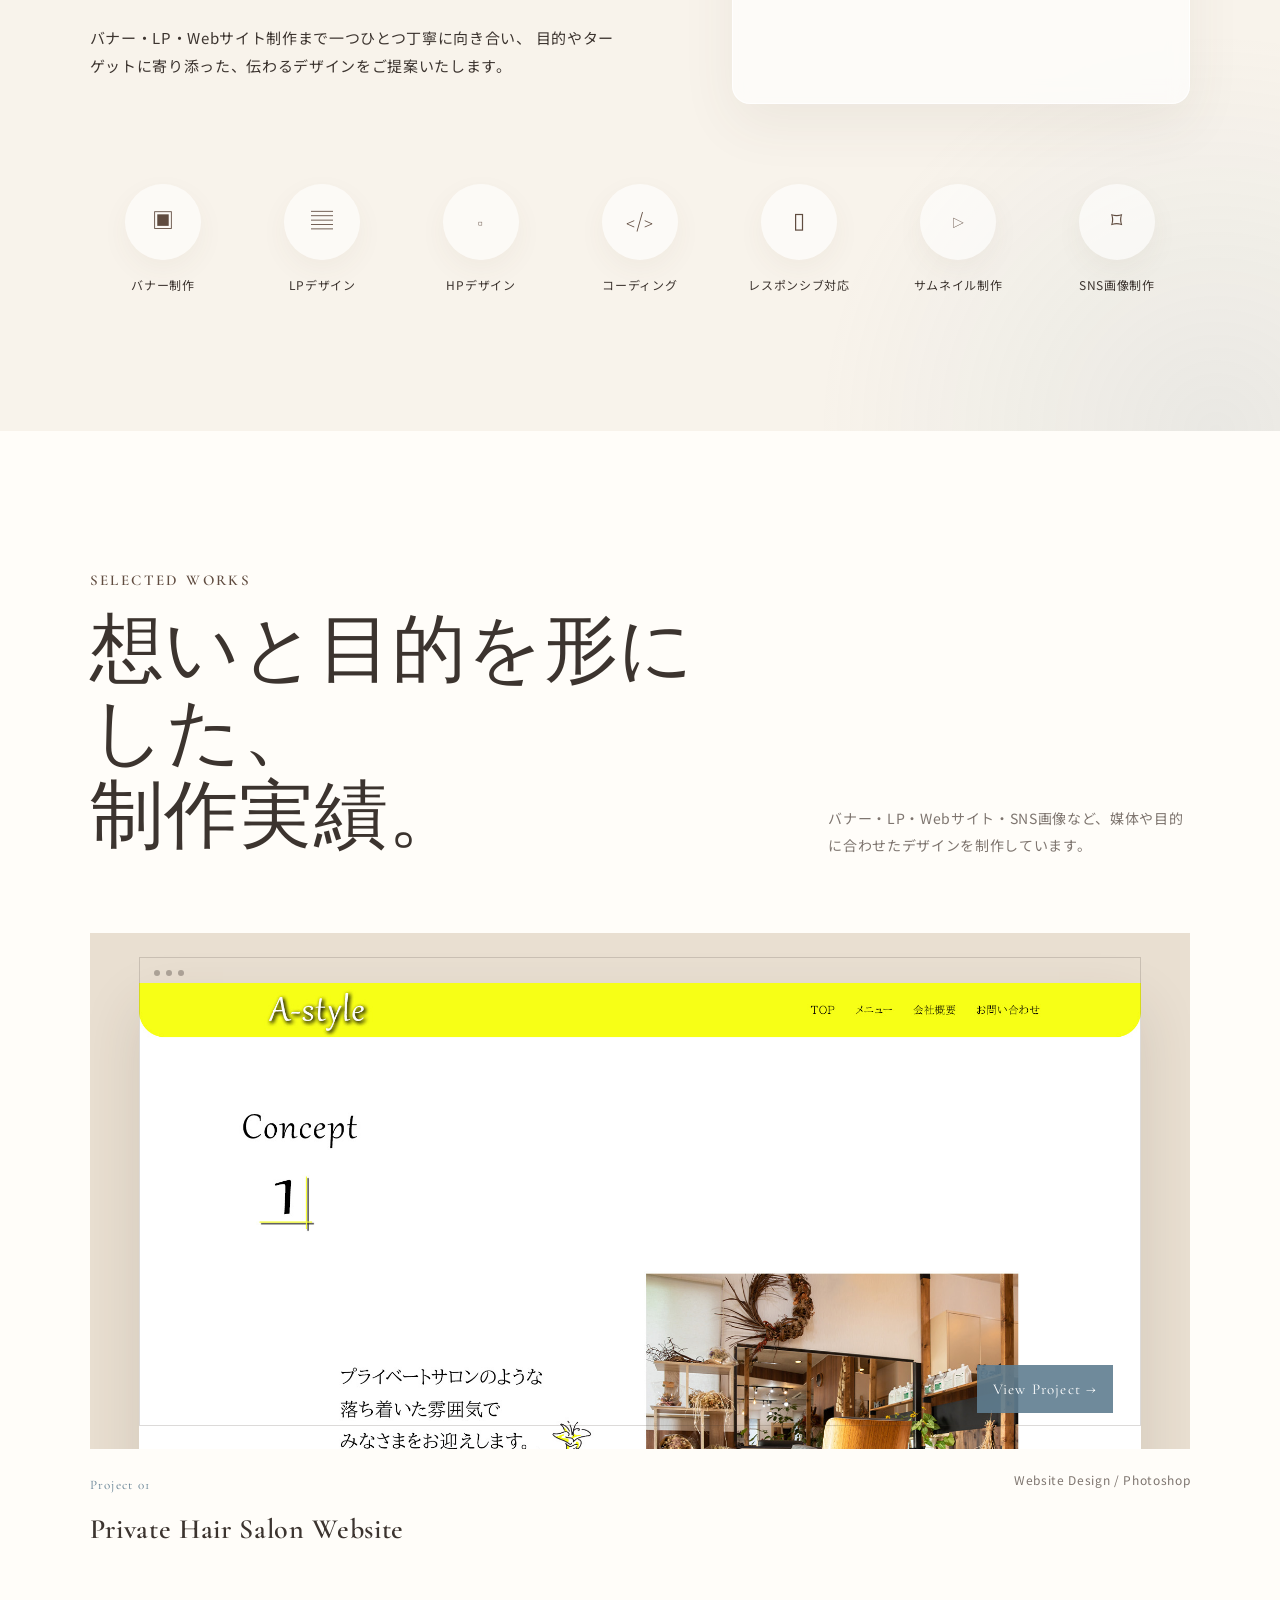
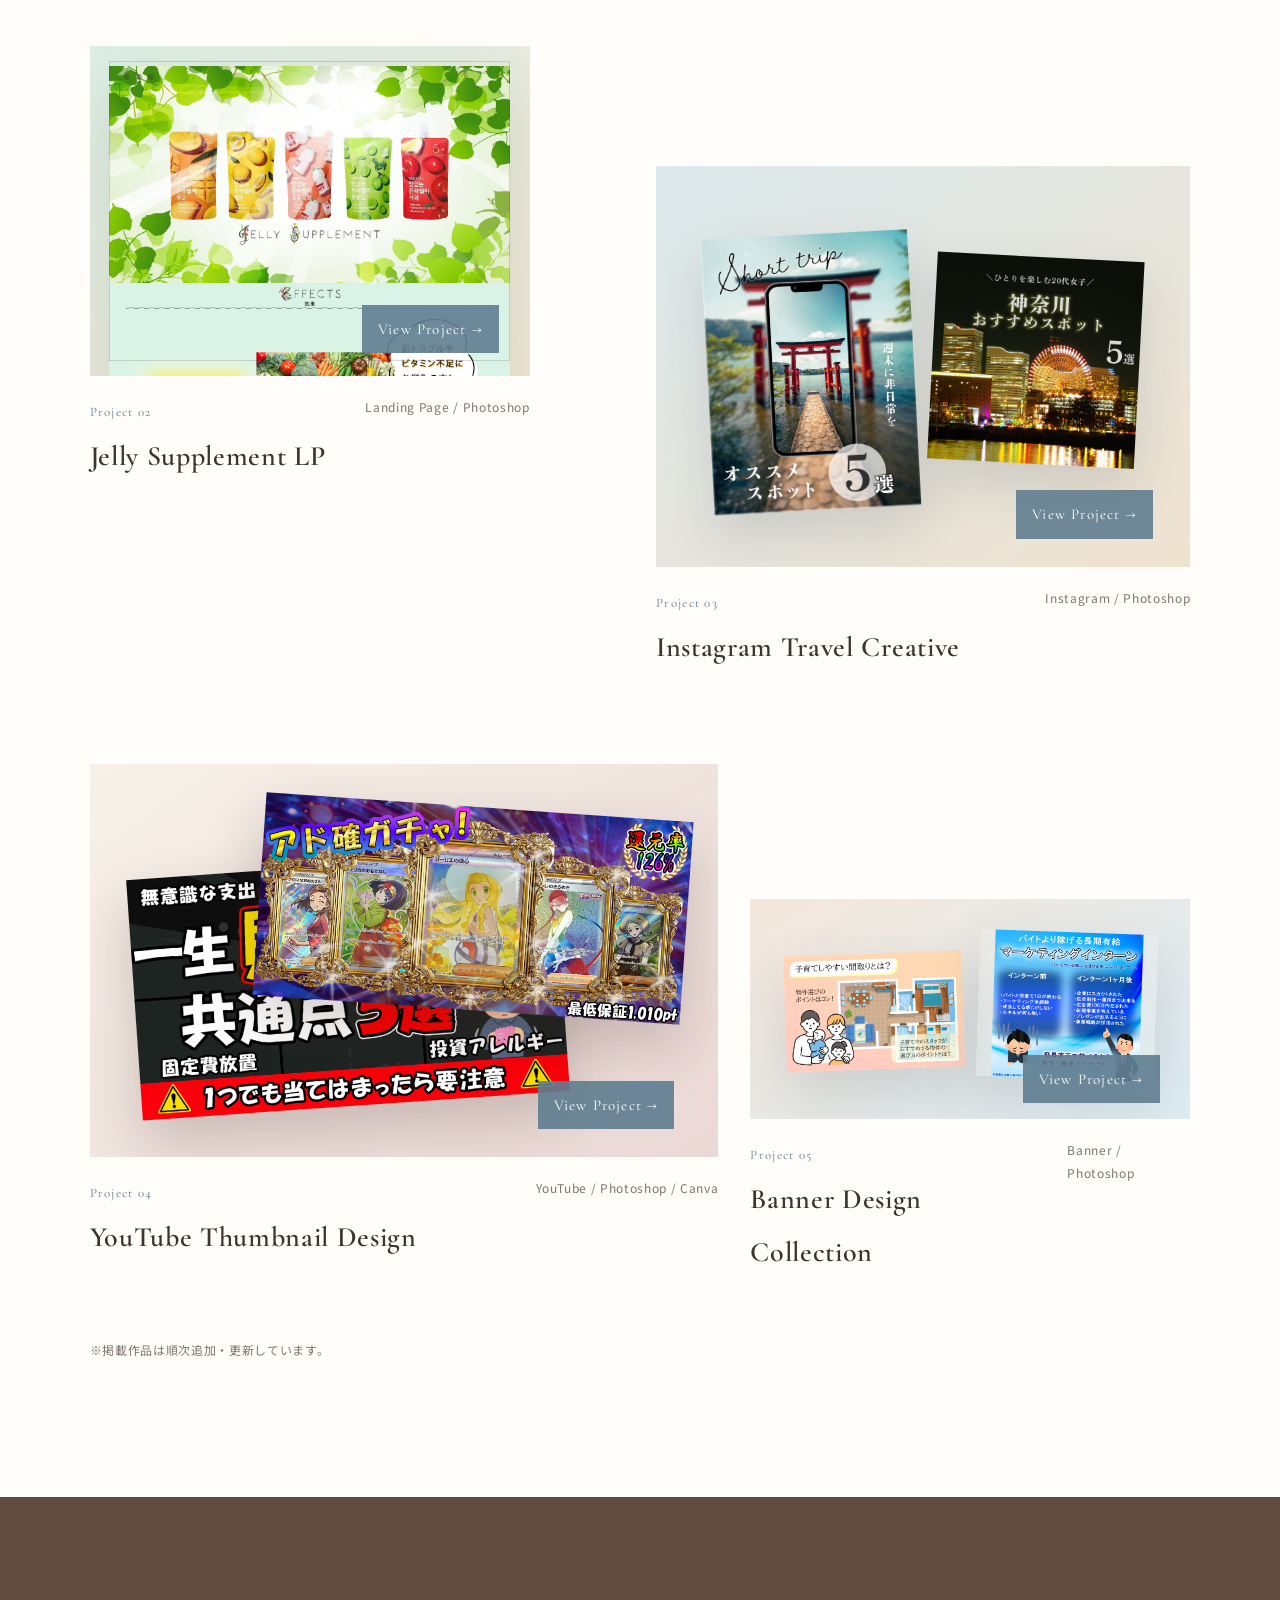
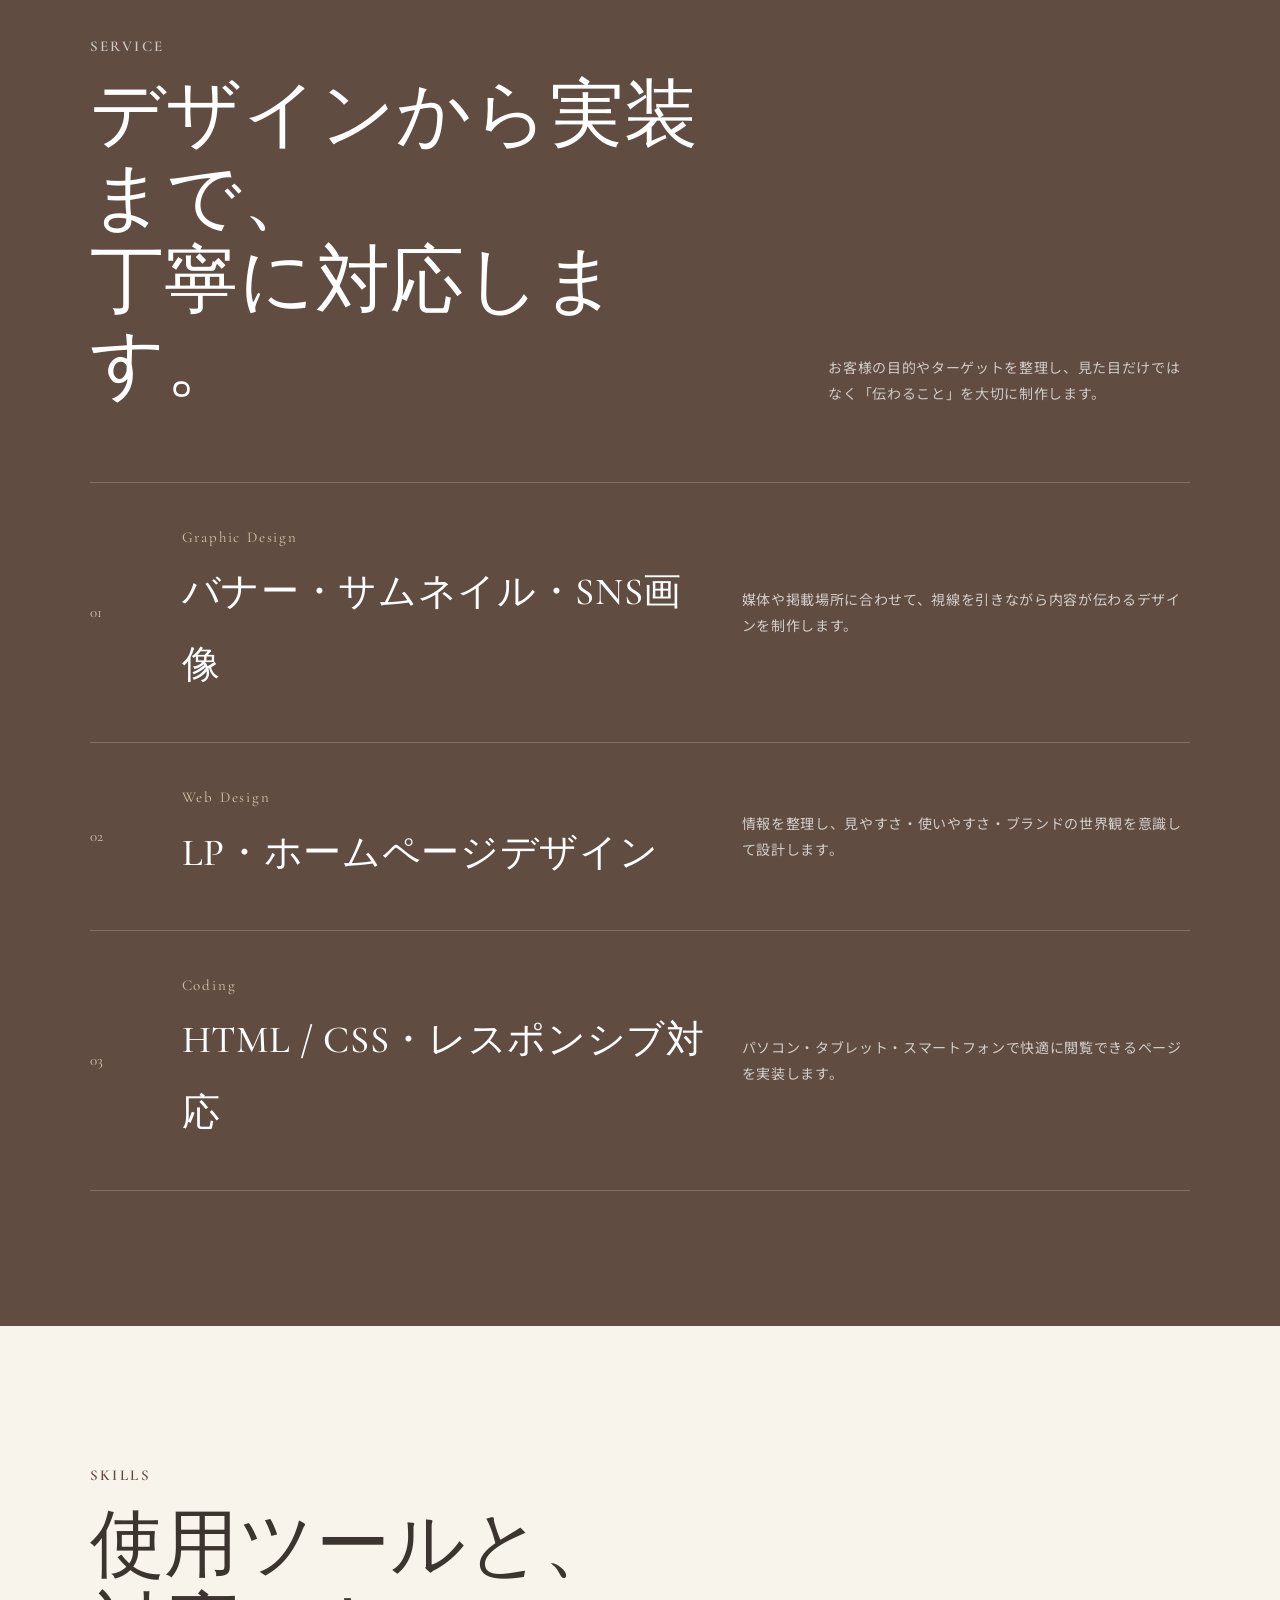
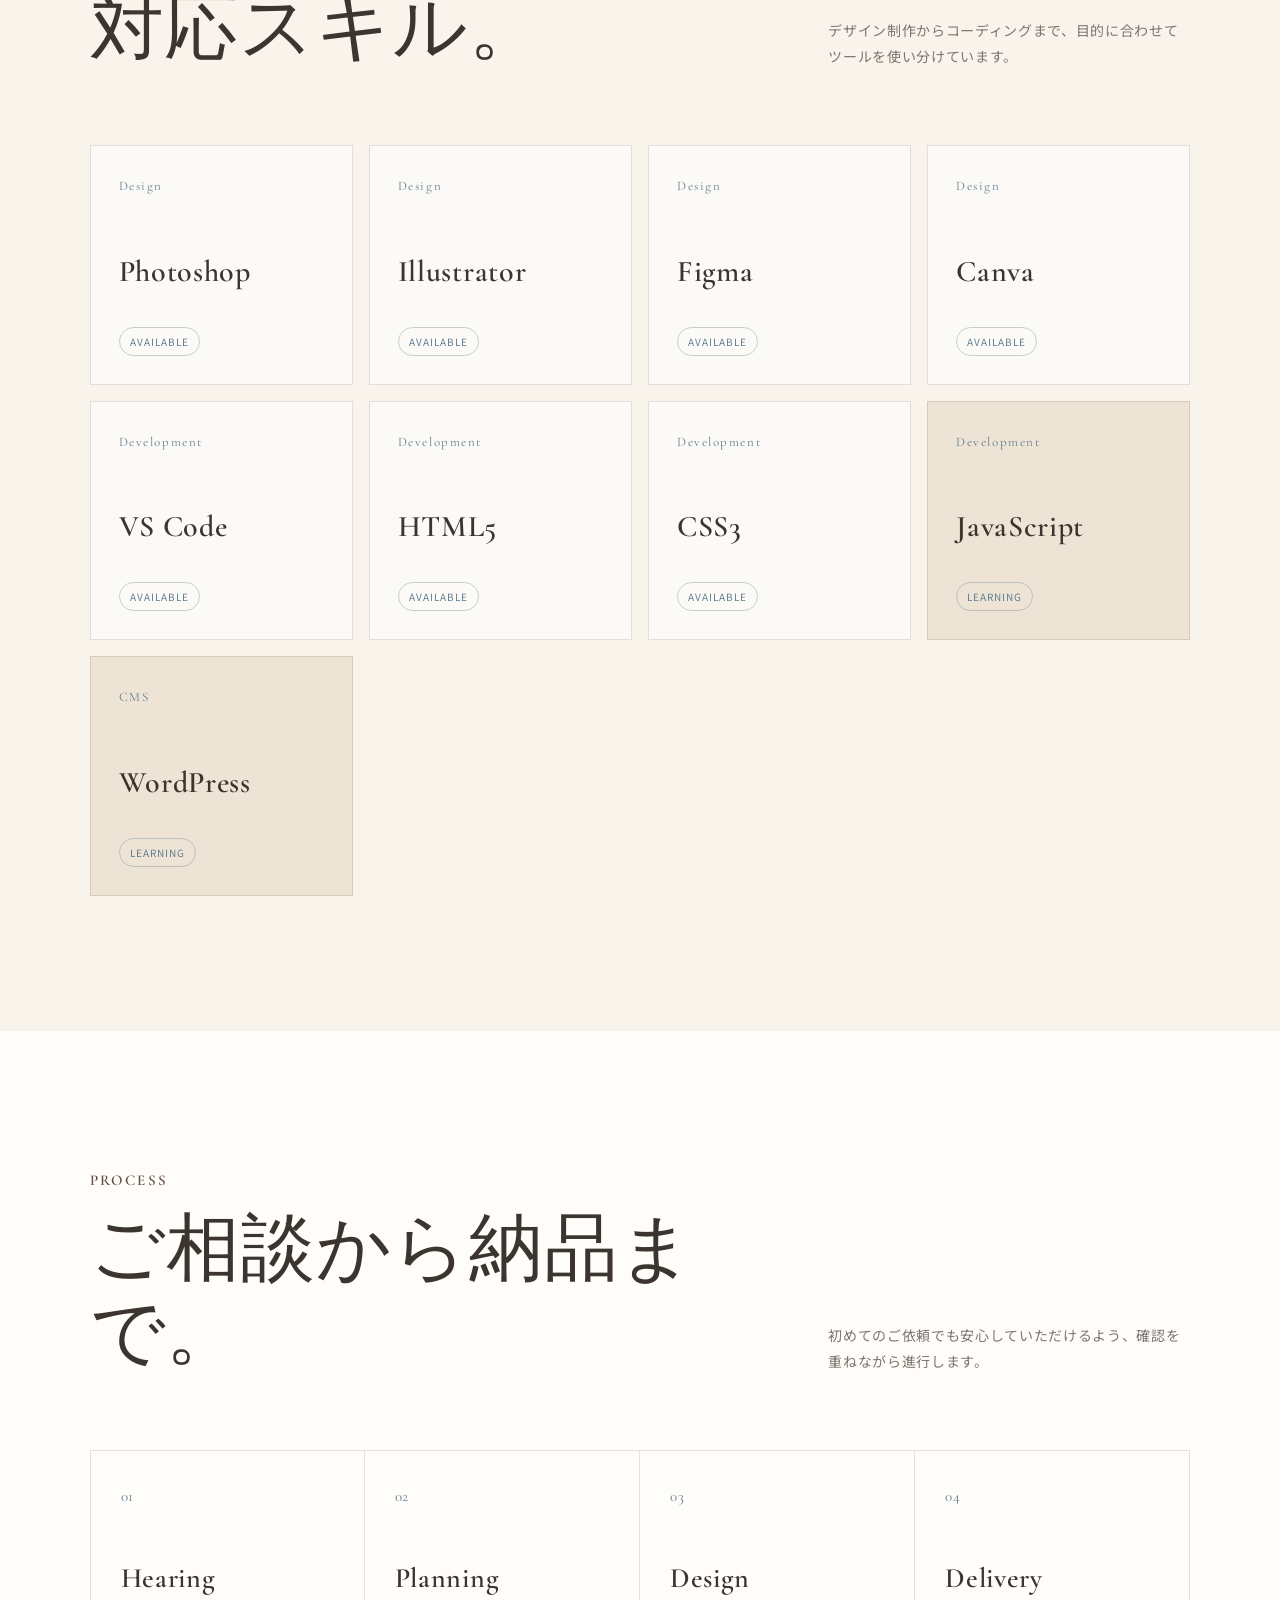
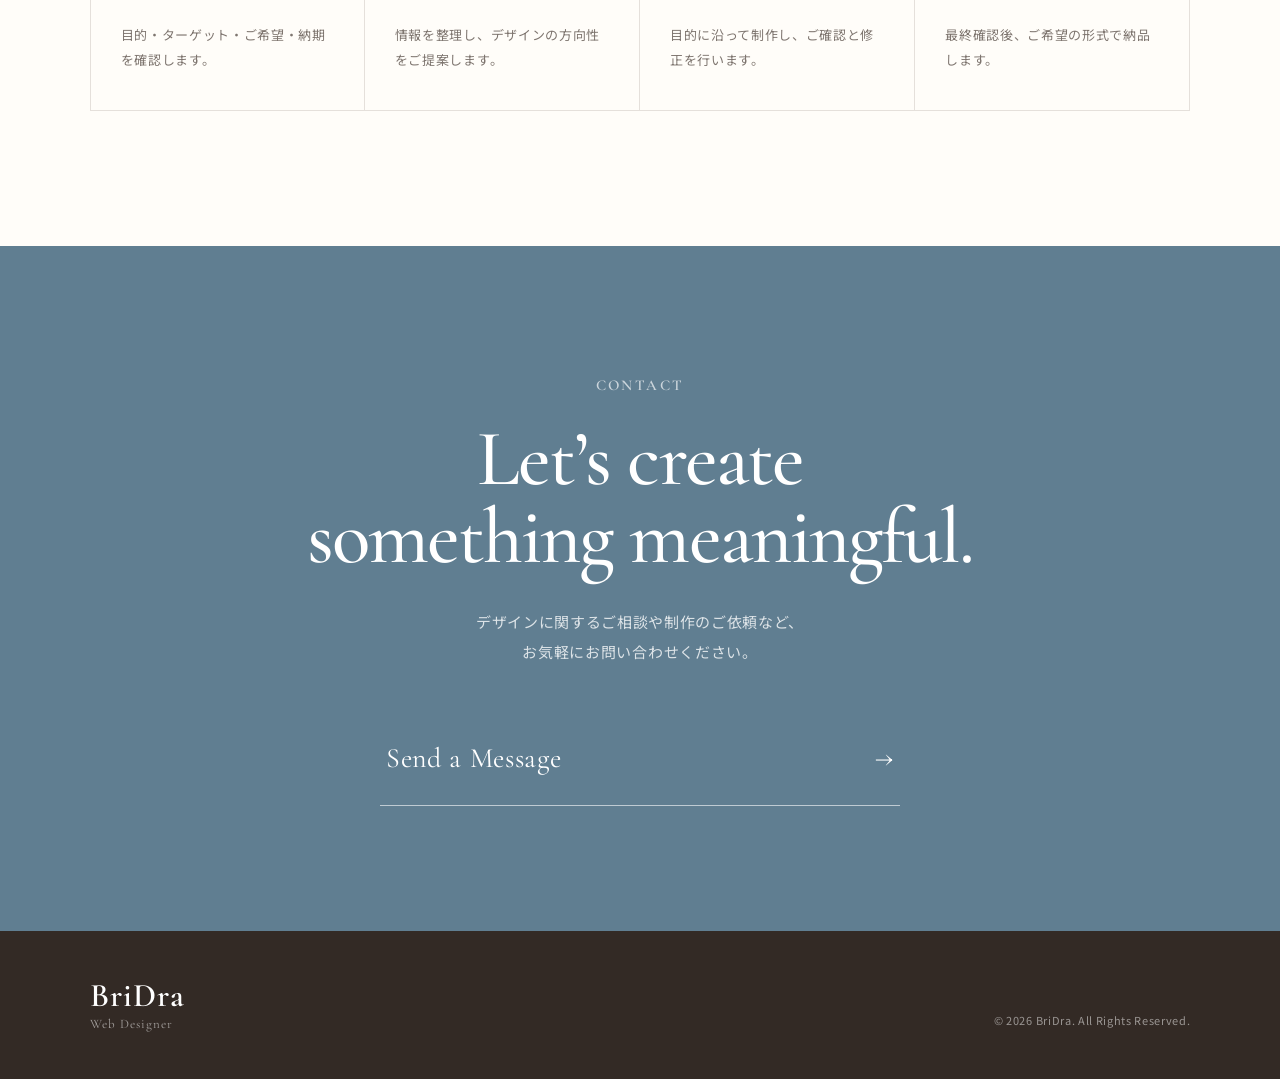
==== commit 627e1af9: "Add files via upload" ====
--- a/index.html
+++ b/index.html
@@ -12,13 +12,6 @@
   <link rel="stylesheet" href="style.css">
 </head>
 <body>
-  <div class="site-loader" aria-hidden="true">
-    <div class="site-loader-inner">
-      <span class="site-loader-logo">BriDra</span>
-      <span class="site-loader-sub">Web Designer</span>
-      <i class="site-loader-line"></i>
-    </div>
-  </div>
   <div class="custom-cursor" aria-hidden="true">
     <span class="custom-cursor-label"></span>
   </div>
--- a/style.css
+++ b/style.css
@@ -1944,8 +1944,6 @@
 .footer-top-link:hover { color:#fff; }
 
 .work-detail-body { opacity:1; transition:opacity .35s ease; }
-body.page-leaving { opacity:0; }
-
 @media(max-width:780px) {
   .works-grid { grid-template-columns:1fr; gap:70px; }
   .works-grid .work-card,
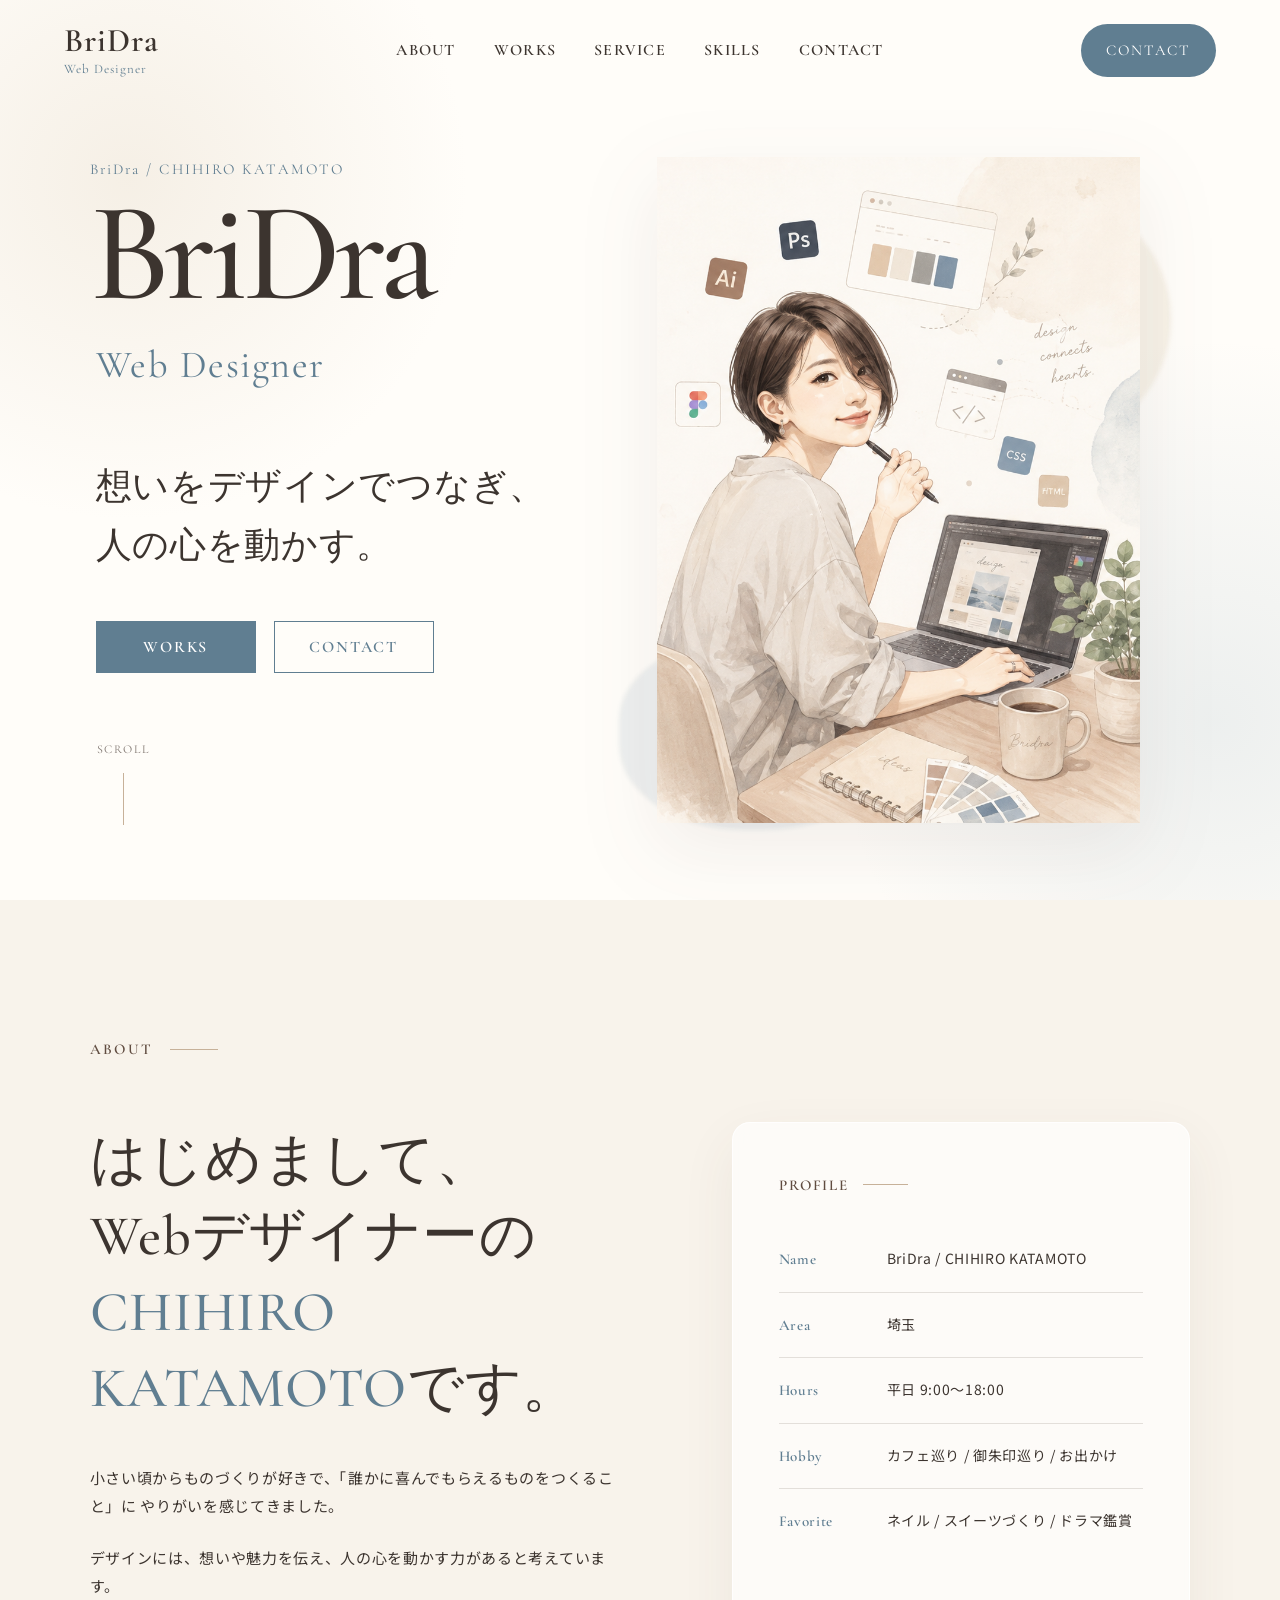
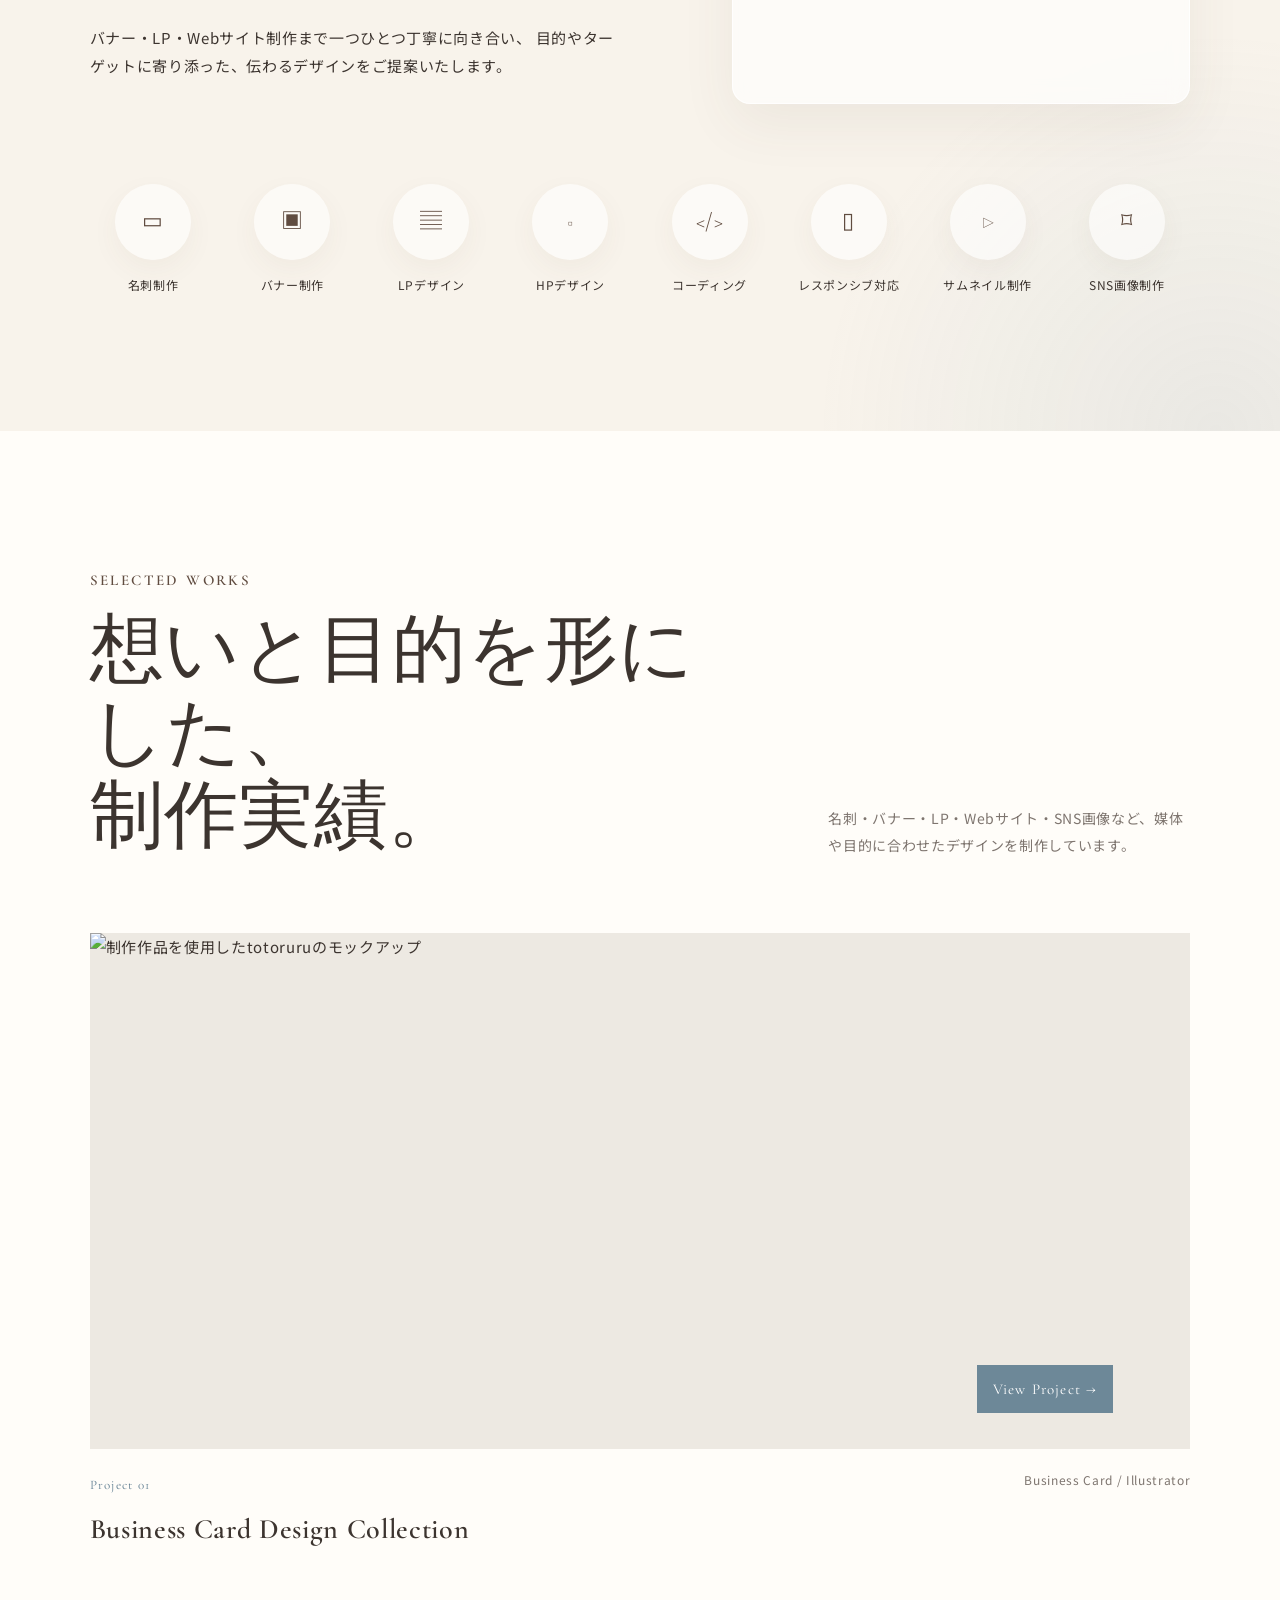
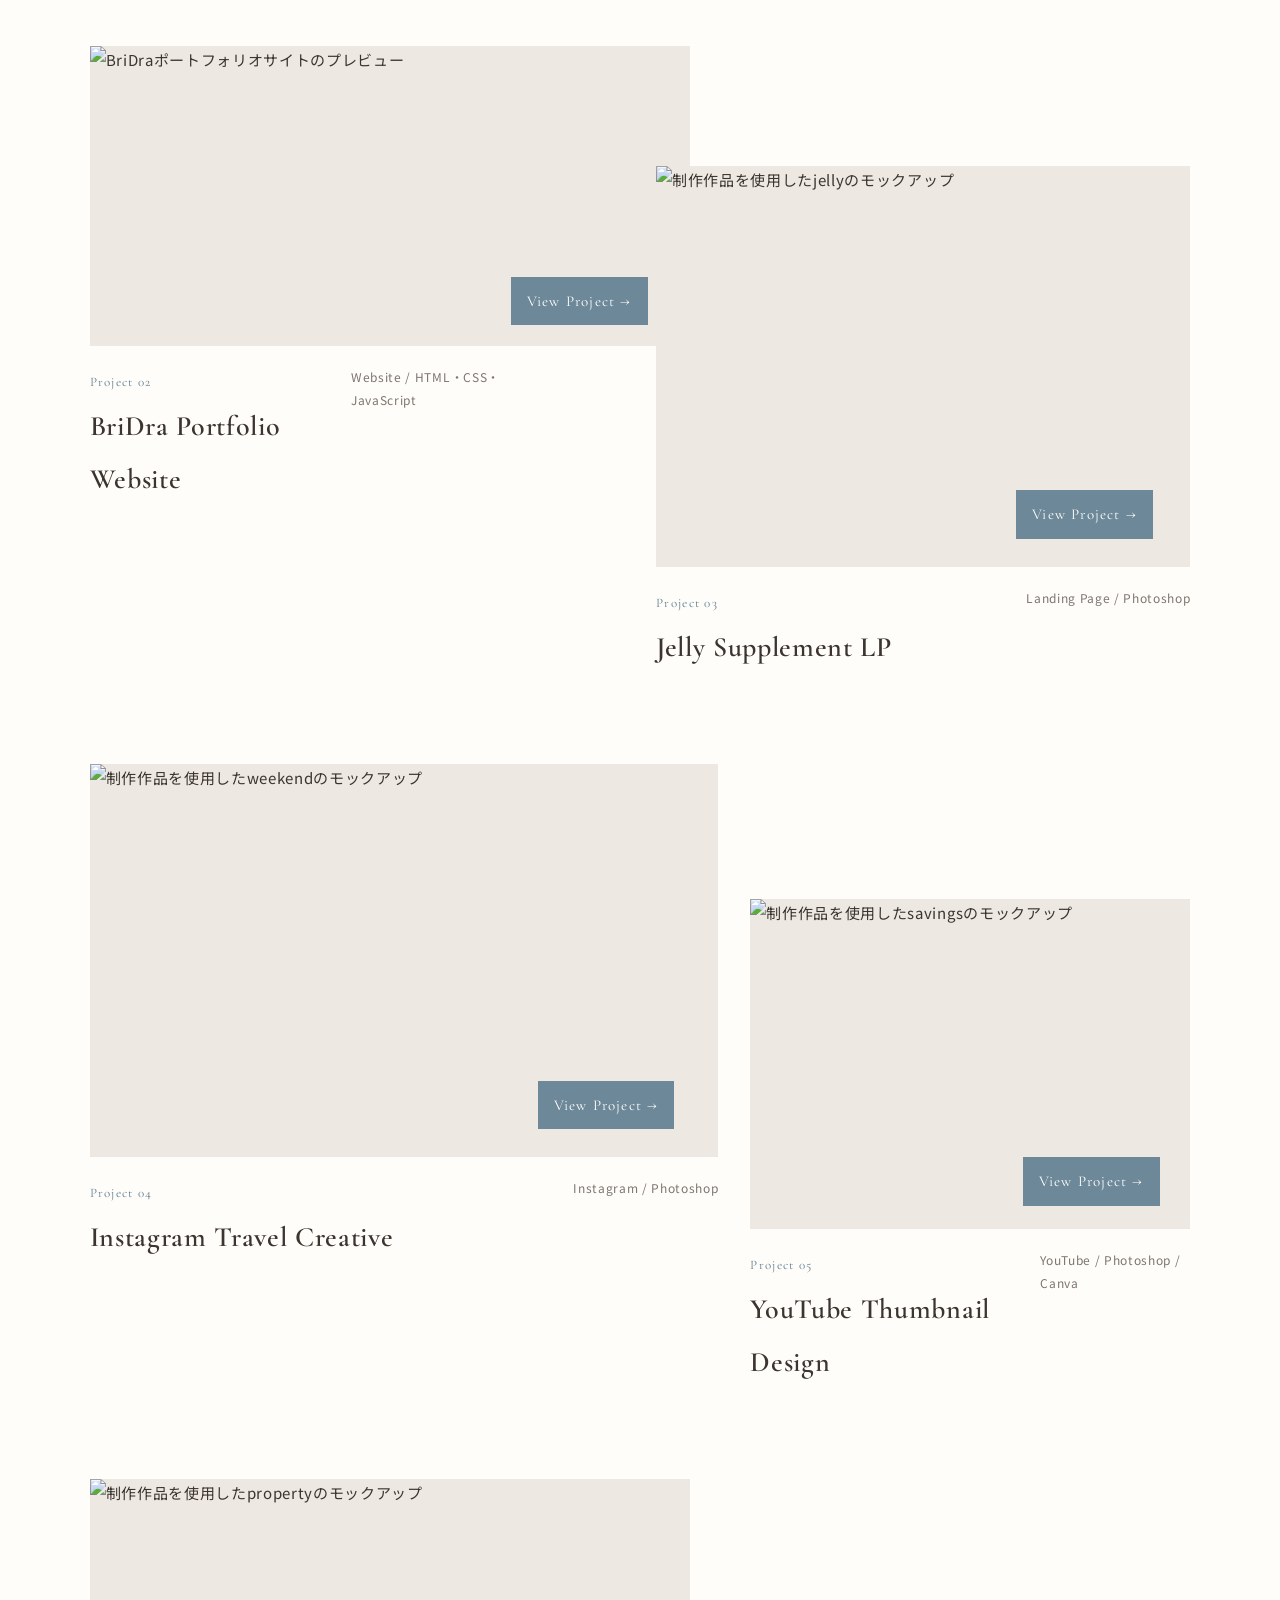
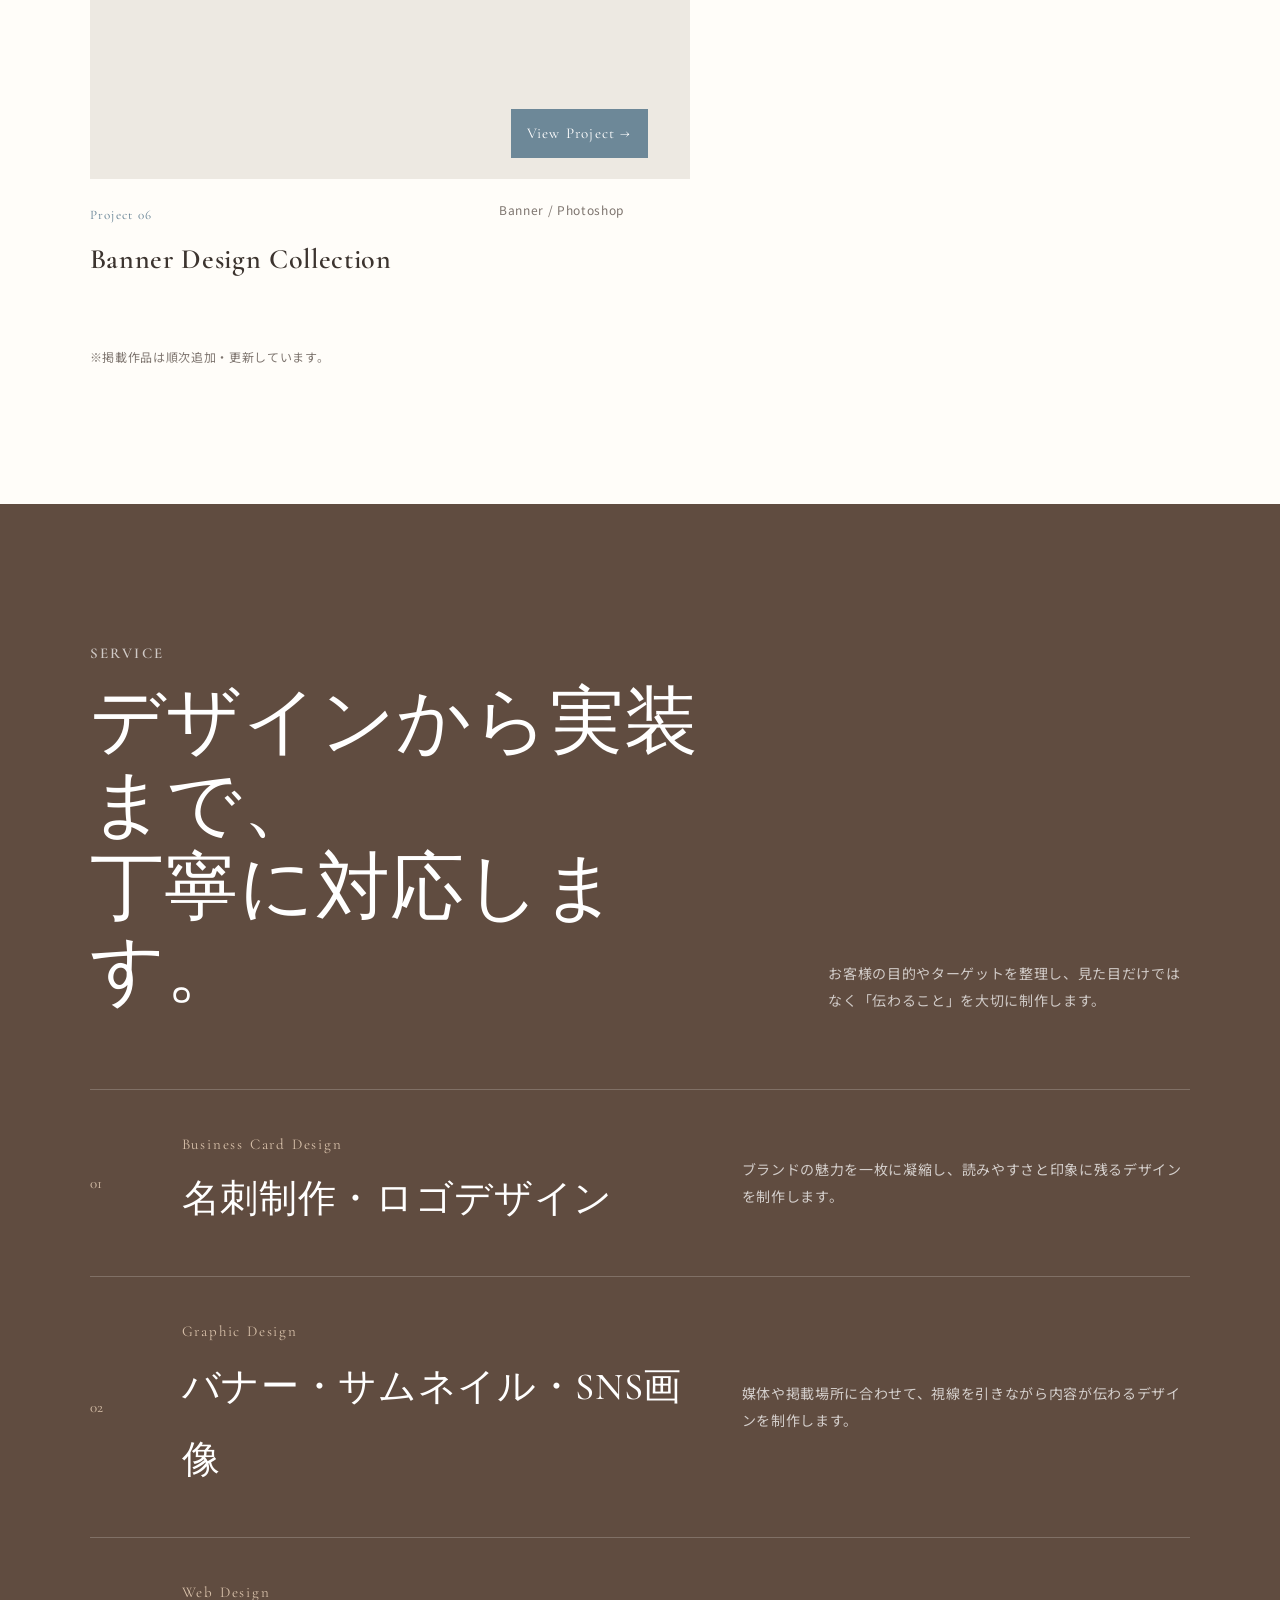
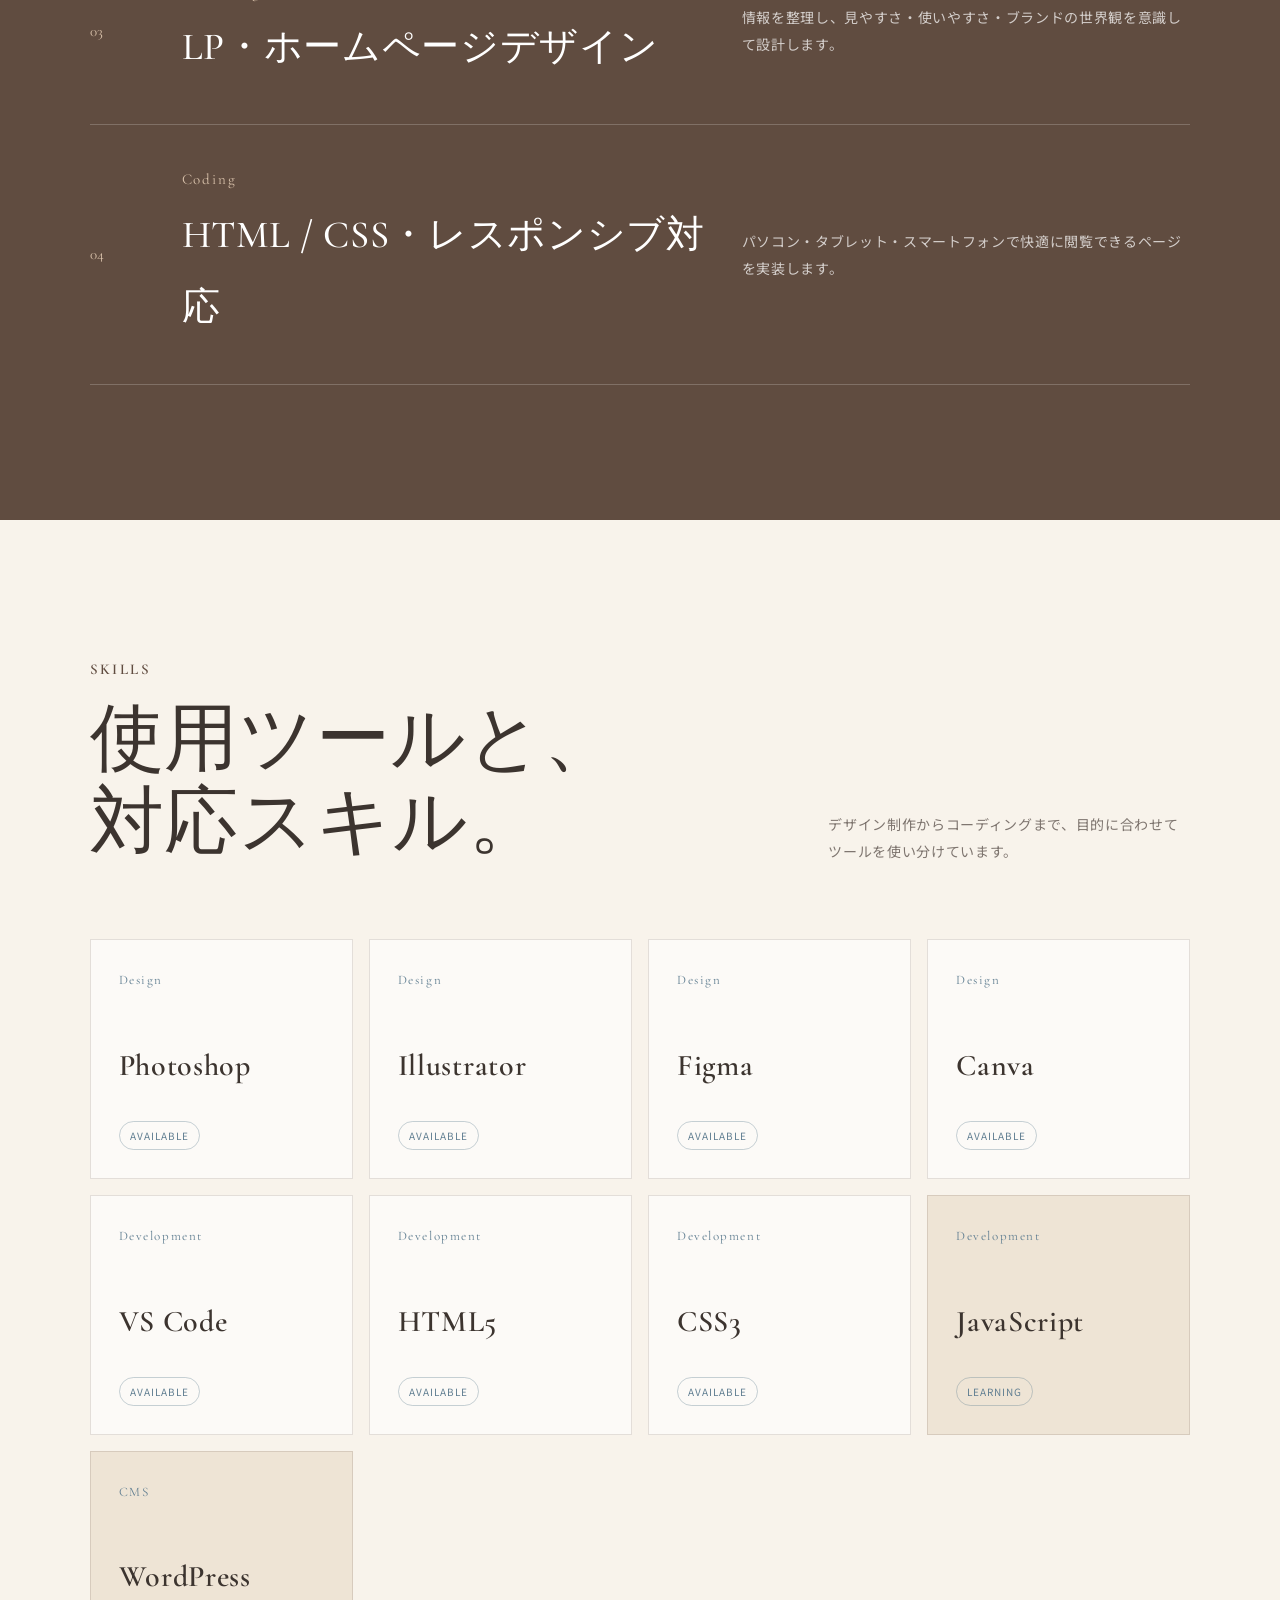
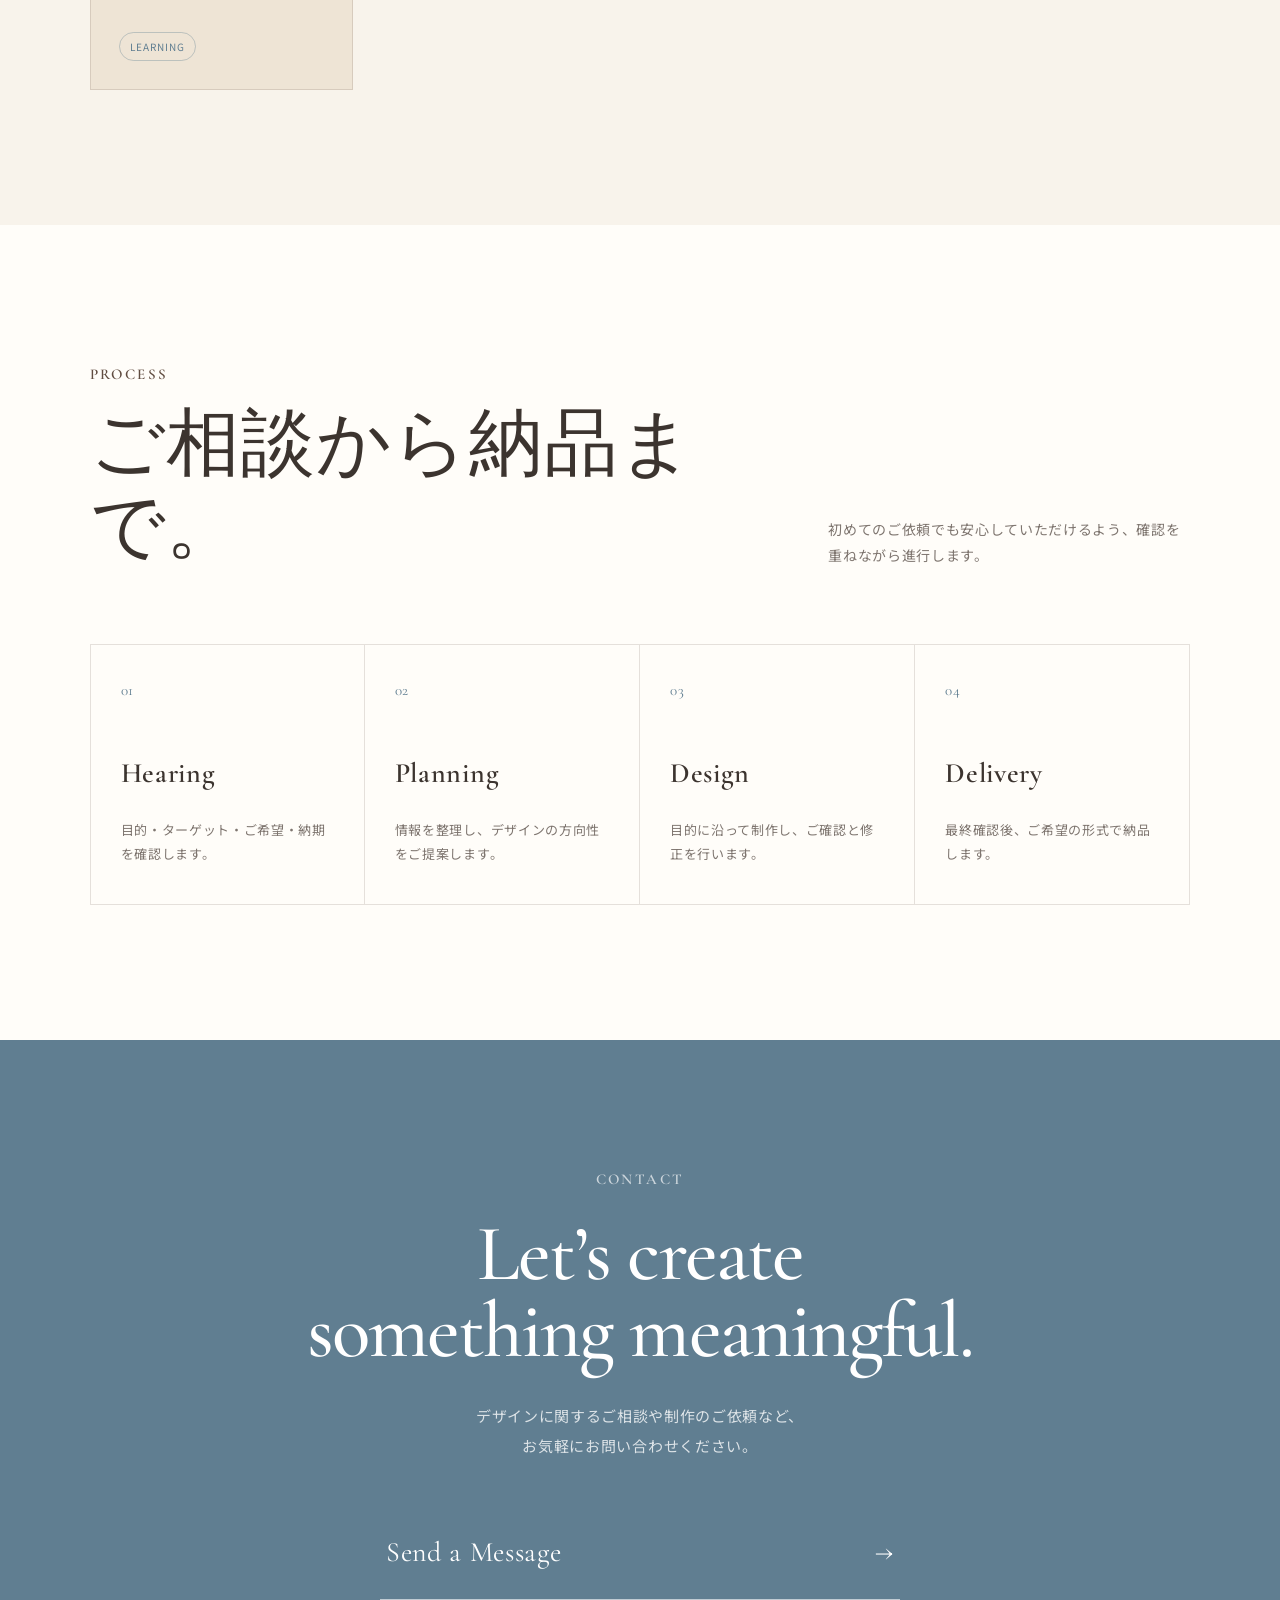
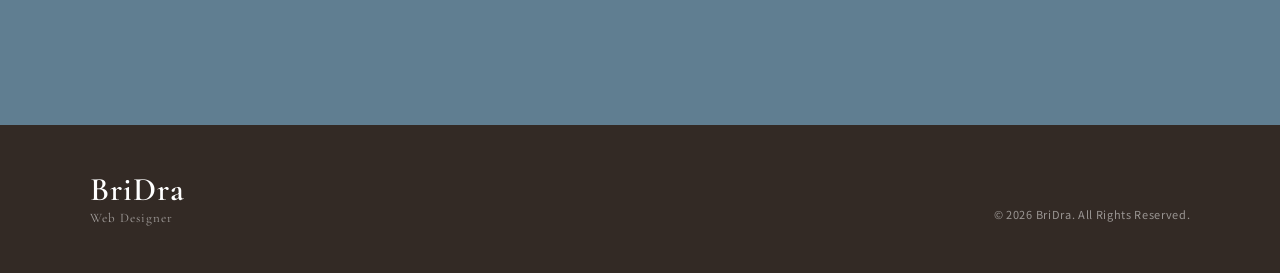
==== commit 6327dad1: "Add files via upload" ====
--- a/index.html
+++ b/index.html
@@ -1,377 +1,334 @@
 <!DOCTYPE html>
+
 <html lang="ja">
 <head>
-  <meta charset="UTF-8">
-  <meta name="viewport" content="width=device-width, initial-scale=1.0">
-  <meta name="description" content="BriDra / CHIHIRO KATAMOTOのWebデザイナーポートフォリオサイトです。">
-  <title>BriDra | Web Designer CHIHIRO KATAMOTO</title>
-
-  <link rel="preconnect" href="https://fonts.googleapis.com">
-  <link rel="preconnect" href="https://fonts.gstatic.com" crossorigin>
-  <link href="https://fonts.googleapis.com/css2?family=Cormorant+Garamond:wght@500;600;700&family=Noto+Sans+JP:wght@400;500;600&display=swap" rel="stylesheet">
-  <link rel="stylesheet" href="style.css">
+<meta charset="utf-8"/>
+<meta content="width=device-width, initial-scale=1.0" name="viewport"/>
+<meta content="BriDra / CHIHIRO KATAMOTOのWebデザイナーポートフォリオサイトです。" name="description"/>
+<title>BriDra | Web Designer CHIHIRO KATAMOTO</title>
+<link href="https://fonts.googleapis.com" rel="preconnect"/>
+<link crossorigin="" href="https://fonts.gstatic.com" rel="preconnect"/>
+<link href="https://fonts.googleapis.com/css2?family=Cormorant+Garamond:wght@500;600;700&amp;family=Noto+Sans+JP:wght@400;500;600&amp;display=swap" rel="stylesheet"/>
+<link href="style.css" rel="stylesheet"/>
 </head>
 <body>
-  <div class="custom-cursor" aria-hidden="true">
-    <span class="custom-cursor-label"></span>
-  </div>
-  <div class="custom-cursor-follower" aria-hidden="true"></div>
-
-  <header class="site-header">
-    <a class="logo" href="#top">
-      <span>BriDra</span>
-      <small>Web Designer</small>
-    </a>
-
-    <button class="menu-button" type="button" aria-label="メニューを開く" aria-expanded="false">
-      <span></span>
-      <span></span>
-    </button>
-
-    <nav class="global-nav">
-      <a href="#about">About</a>
-      <a href="#works">Works</a>
-      <a href="#service">Service</a>
-      <a href="#skills">Skills</a>
-      <a href="#contact">Contact</a>
-    </nav>
-
-    <a class="header-contact" href="#contact">Contact</a>
-  </header>
-
-  <main>
-    <section class="hero" id="top">
-      <div class="hero-copy reveal">
-        <p class="hero-kicker">BriDra / CHIHIRO KATAMOTO</p>
-        <h1>BriDra</h1>
-        <p class="hero-role">Web Designer</p>
-        <p class="hero-message">
-          想いをデザインでつなぎ、<br>
+<div aria-hidden="true" class="custom-cursor">
+<span class="custom-cursor-label"></span>
+</div>
+<div aria-hidden="true" class="custom-cursor-follower"></div>
+<header class="site-header">
+<a class="logo" href="#top">
+<span>BriDra</span>
+<small>Web Designer</small>
+</a>
+<button aria-expanded="false" aria-label="メニューを開く" class="menu-button" type="button">
+<span></span>
+<span></span>
+</button>
+<nav class="global-nav">
+<a href="#about">About</a>
+<a href="#works">Works</a>
+<a href="#service">Service</a>
+<a href="#skills">Skills</a>
+<a href="#contact">Contact</a>
+</nav>
+<a class="header-contact" href="#contact">Contact</a>
+</header>
+<main>
+<section class="hero" id="top">
+<div class="hero-copy reveal">
+<p class="hero-kicker">BriDra / CHIHIRO KATAMOTO</p>
+<h1>BriDra</h1>
+<p class="hero-role">Web Designer</p>
+<p class="hero-message">
+          想いをデザインでつなぎ、<br/>
           人の心を動かす。
         </p>
-
-        <div class="hero-buttons">
-          <a class="button button-primary" href="#works">Works</a>
-          <a class="button button-outline" href="#contact">Contact</a>
-        </div>
-
-        <a class="scroll" href="#about">
-          <span>Scroll</span>
-          <i></i>
-        </a>
-      </div>
-
-      <div class="hero-visual reveal">
-        <div class="watercolor watercolor-one"></div>
-        <div class="watercolor watercolor-two"></div>
-        <img src="images/hero-illustration.png" alt="ノートパソコンでデザインを制作するWebデザイナーのイラスト">
-      </div>
-    </section>
-
-    <section class="section about" id="about">
-      <div class="section-title reveal">
-        <p>About</p>
-        <span></span>
-      </div>
-
-      <div class="about-layout">
-        <div class="about-copy reveal">
-          <h2>
-            はじめまして、<br>
-            Webデザイナーの<br>
-            <strong>CHIHIRO KATAMOTO</strong>です。
+<div class="hero-buttons">
+<a class="button button-primary" href="#works">Works</a>
+<a class="button button-outline" href="#contact">Contact</a>
+</div>
+<a class="scroll" href="#about">
+<span>Scroll</span>
+<i></i>
+</a>
+</div>
+<div class="hero-visual reveal">
+<div class="watercolor watercolor-one"></div>
+<div class="watercolor watercolor-two"></div>
+<img alt="ノートパソコンでデザインを制作するWebデザイナーのイラスト" src="images/hero-illustration.png"/>
+</div>
+</section>
+<section class="section about" id="about">
+<div class="section-title reveal">
+<p>About</p>
+<span></span>
+</div>
+<div class="about-layout">
+<div class="about-copy reveal">
+<h2>
+            はじめまして、<br/>
+            Webデザイナーの<br/>
+<strong>CHIHIRO KATAMOTO</strong>です。
           </h2>
-
-          <div class="about-text">
-            <p>
+<div class="about-text">
+<p>
               小さい頃からものづくりが好きで、「誰かに喜んでもらえるものをつくること」に
               やりがいを感じてきました。
             </p>
-            <p>
+<p>
               デザインには、想いや魅力を伝え、人の心を動かす力があると考えています。
             </p>
-            <p>
+<p>
               バナー・LP・Webサイト制作まで一つひとつ丁寧に向き合い、
               目的やターゲットに寄り添った、伝わるデザインをご提案いたします。
             </p>
-          </div>
-        </div>
-
-        <div class="profile-card reveal">
-          <div class="card-heading">
-            <p>Profile</p>
-            <span></span>
-          </div>
-
-          <dl>
-            <div>
-              <dt>Name</dt>
-              <dd>BriDra / CHIHIRO KATAMOTO</dd>
-            </div>
-            <div>
-              <dt>Area</dt>
-              <dd>埼玉</dd>
-            </div>
-            <div>
-              <dt>Hours</dt>
-              <dd>平日 9:00〜18:00</dd>
-            </div>
-            <div>
-              <dt>Hobby</dt>
-              <dd>カフェ巡り / 御朱印巡り / お出かけ</dd>
-            </div>
-            <div>
-              <dt>Favorite</dt>
-              <dd>ネイル / スイーツづくり / ドラマ鑑賞</dd>
-            </div>
-          </dl>
-        </div>
-      </div>
-
-      <div class="service-icons">
-        <article class="mini-service reveal">
-          <div class="mini-icon">▣</div>
-          <p>バナー制作</p>
-        </article>
-        <article class="mini-service reveal">
-          <div class="mini-icon">▤</div>
-          <p>LPデザイン</p>
-        </article>
-        <article class="mini-service reveal">
-          <div class="mini-icon">□</div>
-          <p>HPデザイン</p>
-        </article>
-        <article class="mini-service reveal">
-          <div class="mini-icon">&lt;/&gt;</div>
-          <p>コーディング</p>
-        </article>
-        <article class="mini-service reveal">
-          <div class="mini-icon">▯</div>
-          <p>レスポンシブ対応</p>
-        </article>
-        <article class="mini-service reveal">
-          <div class="mini-icon">▷</div>
-          <p>サムネイル制作</p>
-        </article>
-        <article class="mini-service reveal">
-          <div class="mini-icon">⌑</div>
-          <p>SNS画像制作</p>
-        </article>
-      </div>
-    </section>
-
-    <section class="section works" id="works">
-      <div class="section-heading reveal">
-        <div>
-          <p class="section-en">Selected Works</p>
-          <h2>想いと目的を形にした、<br>制作実績。</h2>
-        </div>
-        <p class="section-description">
-          バナー・LP・Webサイト・SNS画像など、媒体や目的に合わせたデザインを制作しています。
-        </p>
-      </div>
-
-      <div class="works-grid">
-        <article class="work-card work-large reveal">
-          <a href="work01.html">
-            <div class="work-thumb work-photo-thumb">
-              <img src="images/works/private-salon/top.jpg" alt="プライベートヘアサロンのWebサイトデザイン">
-              <div class="device-frame">
-                <span></span><span></span><span></span>
-              </div>
-              <p class="work-view">View Project →</p>
-            </div>
-            <div class="work-info">
-              <div>
-                <span>Project 01</span>
-                <h3>Private Hair Salon Website</h3>
-              </div>
-              <p>Website Design / Photoshop</p>
-            </div>
-          </a>
-        </article>
-
-        <article class="work-card reveal">
-          <a href="work02.html">
-            <div class="work-thumb work-photo-thumb jelly-thumb">
-              <img src="images/works/jelly-supplement/lp.jpg" alt="ゼリーサプリメントのランディングページデザイン">
-              <div class="device-frame">
-                <span></span><span></span><span></span>
-              </div>
-              <p class="work-view">View Project →</p>
-            </div>
-            <div class="work-info">
-              <div>
-                <span>Project 02</span>
-                <h3>Jelly Supplement LP</h3>
-              </div>
-              <p>Landing Page / Photoshop</p>
-            </div>
-          </a>
-        </article>
-
-        <article class="work-card reveal">
-          <a href="work03.html">
-            <div class="work-thumb instagram-thumb">
-              <img class="instagram-main" src="images/works/instagram-design/weekend-trip.jpg" alt="週末旅行をテーマにしたInstagram投稿デザイン">
-              <img class="instagram-sub" src="images/works/instagram-design/recommended-spots.jpg" alt="おすすめ絶景スポットを紹介するInstagram投稿デザイン">
-              <p class="work-view">View Project →</p>
-            </div>
-            <div class="work-info">
-              <div>
-                <span>Project 03</span>
-                <h3>Instagram Travel Creative</h3>
-              </div>
-              <p>Instagram / Photoshop</p>
-            </div>
-          </a>
-        </article>
-
-        <article class="work-card reveal">
-          <a href="work04.html">
-            <div class="work-thumb youtube-thumb">
-              <img class="youtube-thumb-first" src="images/works/youtube-thumbnail/savings-zero.jpg" alt="貯金0をテーマにしたYouTubeサムネイル">
-              <img class="youtube-thumb-second" src="images/works/youtube-thumbnail/ad-guaranteed-gacha.jpg" alt="アド確ガチャをテーマにしたYouTubeサムネイル">
-              <p class="work-view">View Project →</p>
-            </div>
-            <div class="work-info">
-              <div>
-                <span>Project 04</span>
-                <h3>YouTube Thumbnail Design</h3>
-              </div>
-              <p>YouTube / Photoshop / Canva</p>
-            </div>
-          </a>
-        </article>
-
-        <article class="work-card work-large reveal">
-          <a href="work05.html">
-            <div class="work-thumb banner-thumb">
-              <img class="banner-thumb-first" src="images/works/banner-design/property-choice.jpg" alt="子育てしやすい物件選びのバナーデザイン">
-              <img class="banner-thumb-second" src="images/works/banner-design/marketing-intern.jpg" alt="マーケティングインターンのバナーデザイン">
-              <p class="work-view">View Project →</p>
-            </div>
-            <div class="work-info">
-              <div>
-                <span>Project 05</span>
-                <h3>Banner Design Collection</h3>
-              </div>
-              <p>Banner / Photoshop</p>
-            </div>
-          </a>
-        </article>
-      </div>
-
-      <p class="works-note reveal">
+</div>
+</div>
+<div class="profile-card reveal">
+<div class="card-heading">
+<p>Profile</p>
+<span></span>
+</div>
+<dl>
+<div>
+<dt>Name</dt>
+<dd>BriDra / CHIHIRO KATAMOTO</dd>
+</div>
+<div>
+<dt>Area</dt>
+<dd>埼玉</dd>
+</div>
+<div>
+<dt>Hours</dt>
+<dd>平日 9:00〜18:00</dd>
+</div>
+<div>
+<dt>Hobby</dt>
+<dd>カフェ巡り / 御朱印巡り / お出かけ</dd>
+</div>
+<div>
+<dt>Favorite</dt>
+<dd>ネイル / スイーツづくり / ドラマ鑑賞</dd>
+</div>
+</dl>
+</div>
+</div>
+<div class="service-icons">
+<article class="mini-service reveal">
+<div aria-hidden="true" class="mini-icon">▭</div>
+<p>名刺制作</p>
+</article>
+<article class="mini-service reveal">
+<div class="mini-icon">▣</div>
+<p>バナー制作</p>
+</article>
+<article class="mini-service reveal">
+<div class="mini-icon">▤</div>
+<p>LPデザイン</p>
+</article>
+<article class="mini-service reveal">
+<div class="mini-icon">□</div>
+<p>HPデザイン</p>
+</article>
+<article class="mini-service reveal">
+<div class="mini-icon">&lt;/&gt;</div>
+<p>コーディング</p>
+</article>
+<article class="mini-service reveal">
+<div class="mini-icon">▯</div>
+<p>レスポンシブ対応</p>
+</article>
+<article class="mini-service reveal">
+<div class="mini-icon">▷</div>
+<p>サムネイル制作</p>
+</article>
+<article class="mini-service reveal">
+<div class="mini-icon">⌑</div>
+<p>SNS画像制作</p>
+</article>
+</div>
+</section>
+<section class="section works" id="works">
+<div class="section-heading reveal">
+<div>
+<p class="section-en">Selected Works</p>
+<h2>想いと目的を形にした、<br/>制作実績。</h2>
+</div>
+<p class="section-description">
+          名刺・バナー・LP・Webサイト・SNS画像など、媒体や目的に合わせたデザインを制作しています。
+        </p>
+</div>
+<div class="works-grid">
+<article class="work-card work-large reveal">
+<a href="work01.html">
+<div class="work-thumb mockup-thumb"><img alt="制作作品を使用したtotoruruのモックアップ" class="mockup-cover" src="images/works/mockups/totoruru.jpg"/><p class="work-view">View Project →</p></div>
+<div class="work-info"><div><span>Project 01</span><h3>Business Card Design Collection</h3></div><p>Business Card / Illustrator</p></div>
+</a>
+</article>
+<article class="work-card work-large reveal">
+<a href="work02.html">
+<div class="work-thumb mockup-thumb"><img alt="BriDraポートフォリオサイトのプレビュー" class="mockup-cover" src="images/works/mockups/portfolio-preview.png"/><p class="work-view">View Project →</p></div>
+<div class="work-info">
+<div>
+<span>Project 02</span>
+<h3>BriDra Portfolio Website</h3>
+</div>
+<p>Website / HTML・CSS・JavaScript</p>
+</div>
+</a>
+</article>
+<article class="work-card reveal">
+<a href="work03.html">
+<div class="work-thumb mockup-thumb"><img alt="制作作品を使用したjellyのモックアップ" class="mockup-cover" src="images/works/mockups/jelly.jpg"/><p class="work-view">View Project →</p></div>
+<div class="work-info">
+<div>
+<span>Project 03</span>
+<h3>Jelly Supplement LP</h3>
+</div>
+<p>Landing Page / Photoshop</p>
+</div>
+</a>
+</article>
+<article class="work-card reveal">
+<a href="work04.html">
+<div class="work-thumb mockup-thumb"><img alt="制作作品を使用したweekendのモックアップ" class="mockup-cover" src="images/works/mockups/weekend.jpg"/><p class="work-view">View Project →</p></div>
+<div class="work-info">
+<div>
+<span>Project 04</span>
+<h3>Instagram Travel Creative</h3>
+</div>
+<p>Instagram / Photoshop</p>
+</div>
+</a>
+</article>
+<article class="work-card reveal">
+<a href="work05.html">
+<div class="work-thumb mockup-thumb"><img alt="制作作品を使用したsavingsのモックアップ" class="mockup-cover" src="images/works/mockups/savings.jpg"/><p class="work-view">View Project →</p></div>
+<div class="work-info">
+<div>
+<span>Project 05</span>
+<h3>YouTube Thumbnail Design</h3>
+</div>
+<p>YouTube / Photoshop / Canva</p>
+</div>
+</a>
+</article>
+<article class="work-card work-large reveal">
+<a href="work06.html">
+<div class="work-thumb mockup-thumb"><img alt="制作作品を使用したpropertyのモックアップ" class="mockup-cover" src="images/works/mockups/property.jpg"/><p class="work-view">View Project →</p></div>
+<div class="work-info">
+<div>
+<span>Project 06</span>
+<h3>Banner Design Collection</h3>
+</div>
+<p>Banner / Photoshop</p>
+</div>
+</a>
+</article>
+</div>
+<p class="works-note reveal">
         ※掲載作品は順次追加・更新しています。
       </p>
-    </section>
-
-    <section class="section service" id="service">
-      <div class="section-heading light reveal">
-        <div>
-          <p class="section-en">Service</p>
-          <h2>デザインから実装まで、<br>丁寧に対応します。</h2>
-        </div>
-        <p class="section-description">
+</section>
+<section class="section service" id="service">
+<div class="section-heading light reveal">
+<div>
+<p class="section-en">Service</p>
+<h2>デザインから実装まで、<br/>丁寧に対応します。</h2>
+</div>
+<p class="section-description">
           お客様の目的やターゲットを整理し、見た目だけではなく「伝わること」を大切に制作します。
         </p>
-      </div>
-
-      <div class="service-list">
-        <article class="service-item reveal">
-          <span>01</span>
-          <div>
-            <p>Graphic Design</p>
-            <h3>バナー・サムネイル・SNS画像</h3>
-          </div>
-          <p>媒体や掲載場所に合わせて、視線を引きながら内容が伝わるデザインを制作します。</p>
-        </article>
-        <article class="service-item reveal">
-          <span>02</span>
-          <div>
-            <p>Web Design</p>
-            <h3>LP・ホームページデザイン</h3>
-          </div>
-          <p>情報を整理し、見やすさ・使いやすさ・ブランドの世界観を意識して設計します。</p>
-        </article>
-        <article class="service-item reveal">
-          <span>03</span>
-          <div>
-            <p>Coding</p>
-            <h3>HTML / CSS・レスポンシブ対応</h3>
-          </div>
-          <p>パソコン・タブレット・スマートフォンで快適に閲覧できるページを実装します。</p>
-        </article>
-      </div>
-    </section>
-
-    <section class="section skills" id="skills">
-      <div class="section-heading reveal">
-        <div>
-          <p class="section-en">Skills</p>
-          <h2>使用ツールと、<br>対応スキル。</h2>
-        </div>
-        <p class="section-description">
+</div>
+<div class="service-list">
+<article class="service-item reveal"><span>01</span><div><p>Business Card Design</p><h3>名刺制作・ロゴデザイン</h3></div><p>ブランドの魅力を一枚に凝縮し、読みやすさと印象に残るデザインを制作します。</p></article><article class="service-item reveal">
+<span>02</span>
+<div>
+<p>Graphic Design</p>
+<h3>バナー・サムネイル・SNS画像</h3>
+</div>
+<p>媒体や掲載場所に合わせて、視線を引きながら内容が伝わるデザインを制作します。</p>
+</article>
+<article class="service-item reveal">
+<span>03</span>
+<div>
+<p>Web Design</p>
+<h3>LP・ホームページデザイン</h3>
+</div>
+<p>情報を整理し、見やすさ・使いやすさ・ブランドの世界観を意識して設計します。</p>
+</article>
+<article class="service-item reveal">
+<span>04</span>
+<div>
+<p>Coding</p>
+<h3>HTML / CSS・レスポンシブ対応</h3>
+</div>
+<p>パソコン・タブレット・スマートフォンで快適に閲覧できるページを実装します。</p>
+</article>
+</div>
+</section>
+<section class="section skills" id="skills">
+<div class="section-heading reveal">
+<div>
+<p class="section-en">Skills</p>
+<h2>使用ツールと、<br/>対応スキル。</h2>
+</div>
+<p class="section-description">
           デザイン制作からコーディングまで、目的に合わせてツールを使い分けています。
         </p>
-      </div>
-
-      <div class="skills-grid">
-        <article class="skill-card reveal"><p>Design</p><h3>Photoshop</h3><span>Available</span></article>
-        <article class="skill-card reveal"><p>Design</p><h3>Illustrator</h3><span>Available</span></article>
-        <article class="skill-card reveal"><p>Design</p><h3>Figma</h3><span>Available</span></article>
-        <article class="skill-card reveal"><p>Design</p><h3>Canva</h3><span>Available</span></article>
-        <article class="skill-card reveal"><p>Development</p><h3>VS Code</h3><span>Available</span></article>
-        <article class="skill-card reveal"><p>Development</p><h3>HTML5</h3><span>Available</span></article>
-        <article class="skill-card reveal"><p>Development</p><h3>CSS3</h3><span>Available</span></article>
-        <article class="skill-card learning reveal"><p>Development</p><h3>JavaScript</h3><span>Learning</span></article>
-        <article class="skill-card learning reveal"><p>CMS</p><h3>WordPress</h3><span>Learning</span></article>
-      </div>
-    </section>
-
-    <section class="section process">
-      <div class="section-heading reveal">
-        <div>
-          <p class="section-en">Process</p>
-          <h2>ご相談から納品まで。</h2>
-        </div>
-        <p class="section-description">
+</div>
+<div class="skills-grid">
+<article class="skill-card reveal"><p>Design</p><h3>Photoshop</h3><span>Available</span></article>
+<article class="skill-card reveal"><p>Design</p><h3>Illustrator</h3><span>Available</span></article>
+<article class="skill-card reveal"><p>Design</p><h3>Figma</h3><span>Available</span></article>
+<article class="skill-card reveal"><p>Design</p><h3>Canva</h3><span>Available</span></article>
+<article class="skill-card reveal"><p>Development</p><h3>VS Code</h3><span>Available</span></article>
+<article class="skill-card reveal"><p>Development</p><h3>HTML5</h3><span>Available</span></article>
+<article class="skill-card reveal"><p>Development</p><h3>CSS3</h3><span>Available</span></article>
+<article class="skill-card learning reveal"><p>Development</p><h3>JavaScript</h3><span>Learning</span></article>
+<article class="skill-card learning reveal"><p>CMS</p><h3>WordPress</h3><span>Learning</span></article>
+</div>
+</section>
+<section class="section process">
+<div class="section-heading reveal">
+<div>
+<p class="section-en">Process</p>
+<h2>ご相談から納品まで。</h2>
+</div>
+<p class="section-description">
           初めてのご依頼でも安心していただけるよう、確認を重ねながら進行します。
         </p>
-      </div>
-
-      <ol class="process-list">
-        <li class="reveal"><span>01</span><h3>Hearing</h3><p>目的・ターゲット・ご希望・納期を確認します。</p></li>
-        <li class="reveal"><span>02</span><h3>Planning</h3><p>情報を整理し、デザインの方向性をご提案します。</p></li>
-        <li class="reveal"><span>03</span><h3>Design</h3><p>目的に沿って制作し、ご確認と修正を行います。</p></li>
-        <li class="reveal"><span>04</span><h3>Delivery</h3><p>最終確認後、ご希望の形式で納品します。</p></li>
-      </ol>
-    </section>
-
-    <section class="contact" id="contact">
-      <div class="contact-inner reveal">
-        <p class="section-en">Contact</p>
-        <h2>Let’s create<br>something meaningful.</h2>
-        <p>
-          デザインに関するご相談や制作のご依頼など、<br>
+</div>
+<ol class="process-list">
+<li class="reveal"><span>01</span><h3>Hearing</h3><p>目的・ターゲット・ご希望・納期を確認します。</p></li>
+<li class="reveal"><span>02</span><h3>Planning</h3><p>情報を整理し、デザインの方向性をご提案します。</p></li>
+<li class="reveal"><span>03</span><h3>Design</h3><p>目的に沿って制作し、ご確認と修正を行います。</p></li>
+<li class="reveal"><span>04</span><h3>Delivery</h3><p>最終確認後、ご希望の形式で納品します。</p></li>
+</ol>
+</section>
+<section class="contact" id="contact">
+<div class="contact-inner reveal">
+<p class="section-en">Contact</p>
+<h2>Let’s create<br/>something meaningful.</h2>
+<p>
+          デザインに関するご相談や制作のご依頼など、<br/>
           お気軽にお問い合わせください。
         </p>
-        <a class="contact-link" href="mailto:brilliant.dragon@outlook.jp">
-          <span>Send a Message</span>
-          <i>→</i>
-        </a>
-      </div>
-    </section>
-  </main>
-
-  <footer class="site-footer">
-    <a class="logo footer-logo" href="#top">
-      <span>BriDra</span>
-      <small>Web Designer</small>
-    </a>
-    <p>© 2026 BriDra. All Rights Reserved.</p>
-  </footer>
-  <script src="script.js"></script>
+<a class="contact-link" href="mailto:brilliant.dragon@outlook.jp">
+<span>Send a Message</span>
+<i>→</i>
+</a>
+</div>
+</section>
+</main>
+<footer class="site-footer">
+<a class="logo footer-logo" href="#top">
+<span>BriDra</span>
+<small>Web Designer</small>
+</a>
+<p>© 2026 BriDra. All Rights Reserved.</p>
+</footer>
+<script src="script.js"></script>
 </body>
 </html>
--- a/style.css
+++ b/style.css
@@ -431,7 +431,7 @@
 
 .service-icons {
   display: grid;
-  grid-template-columns: repeat(7, minmax(0, 1fr));
+  grid-template-columns: repeat(8, minmax(0, 1fr));
   gap: 12px;
   max-width: 1200px;
   margin: 80px auto 0;
@@ -2341,3 +2341,50 @@
 @keyframes loaderLine {
   to { width: 110px; }
 }
+
+/* Project 01 — Business Card Collection */
+.business-card-thumb { position:relative; display:flex; align-items:center; justify-content:center; overflow:hidden; background:linear-gradient(135deg,#ede4d7,#f5f1ec 52%,#e0e8eb); }
+.business-card-thumb .business-thumb-main { position:absolute; width:66%; height:auto; max-height:76%; object-fit:contain; left:7%; top:13%; box-shadow:0 15px 35px rgba(44,40,36,.17); transform:rotate(-5deg); }
+.business-card-thumb .business-thumb-sub { position:absolute; width:40%; height:auto; max-height:70%; object-fit:contain; right:6%; bottom:8%; box-shadow:0 15px 35px rgba(44,40,36,.19); transform:rotate(7deg); }
+.business-card-project .card-hero-preview { background:#eee8df; display:flex; align-items:center; justify-content:center; padding:24px; }
+.business-card-project .card-hero-preview img { width:100%; height:auto; max-height:350px; object-fit:contain; box-shadow:0 12px 30px rgba(0,0,0,.12); }
+.business-feature { display:grid; grid-template-columns:minmax(0,1.2fr) minmax(0,.8fr); align-items:center; gap:clamp(28px,5vw,76px); }
+.business-feature > img { width:100%; height:auto; display:block; box-shadow:0 14px 40px rgba(55,48,42,.13); }
+.business-feature-copy { line-height:2.05; }
+.business-feature-copy h3 { font-size:clamp(23px,2.4vw,34px); font-weight:500; line-height:1.6; margin:15px 0 25px; }
+.business-kicker { font-family:'Cormorant Garamond',serif; letter-spacing:.13em; color:#6b8593; font-size:15px; }
+.business-feature-copy p { margin:0 0 16px; }
+.business-gallery-intro { max-width:750px; line-height:2; margin:0 0 34px; }
+.business-card-gallery { display:grid; grid-template-columns:repeat(2,minmax(0,1fr)); gap:32px; }
+.business-card-gallery figure { margin:0; }
+.business-card-gallery img { display:block; width:100%; height:auto; aspect-ratio:1/1; object-fit:cover; }
+.business-card-gallery figcaption { padding:14px 0; font-family:'Cormorant Garamond',serif; letter-spacing:.08em; font-size:18px; }
+@media(max-width:700px){ .business-feature{grid-template-columns:1fr;} .business-card-gallery{gap:14px;} .business-card-gallery figcaption{font-size:14px;} .business-card-project .card-hero-preview{padding:12px;} }
+
+/* Business Card Design: separate project showcases */
+.business-section-nav{display:flex;justify-content:center;gap:18px;flex-wrap:wrap;padding:32px 22px;background:var(--ivory);border-bottom:1px solid var(--line)}
+.business-section-nav a{display:flex;align-items:baseline;gap:12px;padding:14px 24px;border:1px solid var(--line);text-decoration:none;color:inherit;transition:background .2s,border-color .2s}
+.business-section-nav a:hover{background:#fff;border-color:#a7b9c1}
+.business-section-nav a span{font-family:'Cormorant Garamond',serif;font-size:24px}
+.business-section-nav a small{font-size:11px;color:var(--blue-deep)}
+.business-card-project #totoruru,.business-card-project #bridra{scroll-margin-top:90px}
+.business-concept{max-width:850px;line-height:2.2}
+.business-concept h3{font-weight:500;font-size:clamp(21px,2.4vw,32px);line-height:1.6;margin:0 0 28px}
+.business-concept p{margin:0 0 18px}
+.business-privacy-note{font-size:12px;color:#66777c}
+.business-overview-note{margin-top:22px;color:#66777c;font-size:13px}
+.business-project-divider{background:#dfe8e9;text-align:center;padding:35px 20px;font-family:'Cormorant Garamond',serif;font-size:25px;letter-spacing:.14em;color:#45616d}
+@media(max-width:700px){.business-section-nav{gap:10px}.business-section-nav a{width:100%;justify-content:center;padding:12px}.business-section-nav a span{font-size:21px}.business-project-divider{padding:25px}}
+
+/* Portfolio mockup showcase: exact original artwork composited into presentation frames */
+.works-grid .mockup-thumb {position:relative;overflow:hidden;background:#ede9e2;min-height:300px;}
+.works-grid .mockup-thumb .mockup-cover {position:absolute;inset:0;width:100%;height:100%;object-fit:cover;object-position:center;transform:none;}
+.works-grid .mockup-thumb:hover .mockup-cover {transform:scale(1.035);transition:transform .5s ease;}
+.mockup-showcase-section {background:#faf8f5;}
+.mockup-showcase-grid {display:grid;grid-template-columns:repeat(2,minmax(0,1fr));gap:30px;margin-top:30px;}
+.mockup-showcase-grid:has(> :only-child) {grid-template-columns:minmax(0,1fr);max-width:1000px;}
+.mockup-showcase-item {margin:0;min-width:0;}
+.mockup-showcase-item img {display:block;width:100%;height:auto;aspect-ratio:1400/920;object-fit:cover;border-radius:5px;box-shadow:0 16px 40px rgba(47,39,32,.09);}
+.mockup-showcase-item figcaption {font-size:14px;letter-spacing:.04em;color:#6b6662;margin-top:13px;}
+.mockup-note {line-height:1.9;font-size:13px;color:#77716d;}
+@media(max-width:700px){.mockup-showcase-grid{grid-template-columns:1fr;gap:25px}.works-grid .mockup-thumb{min-height:220px;}}
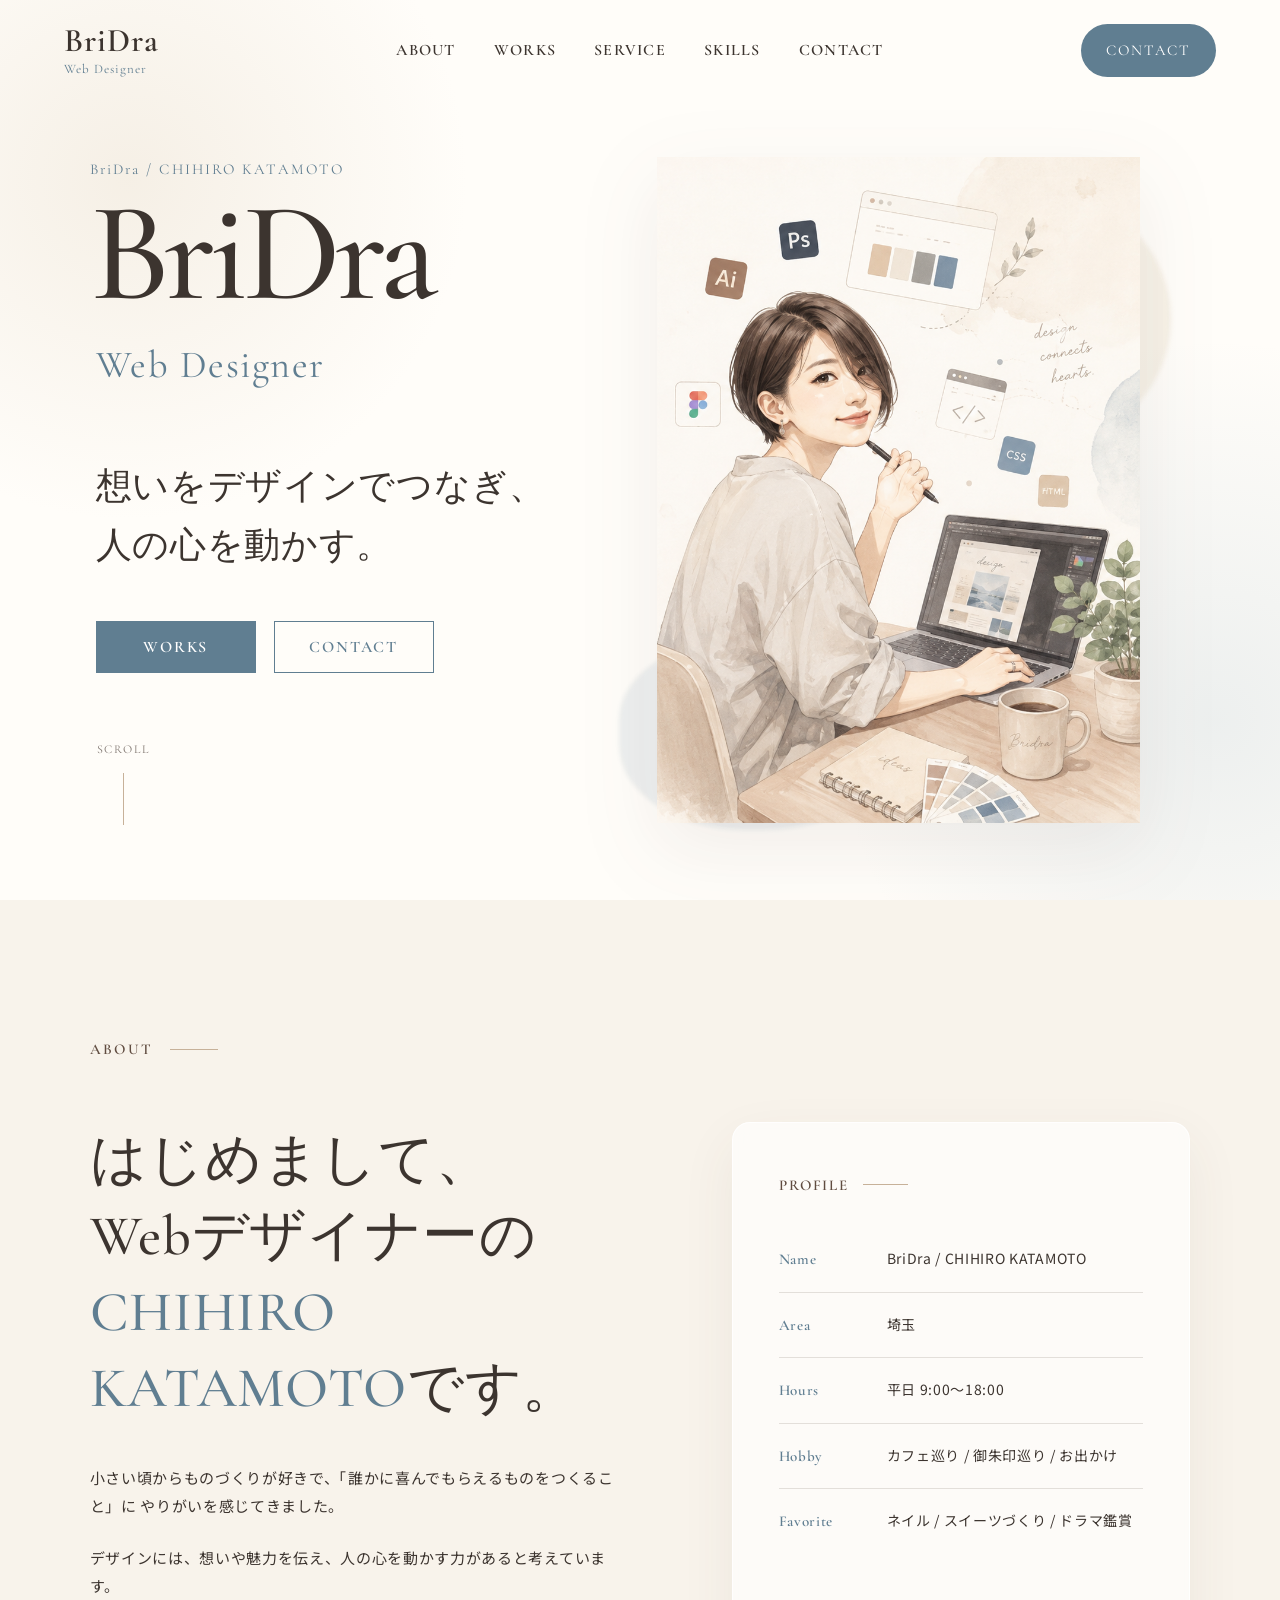
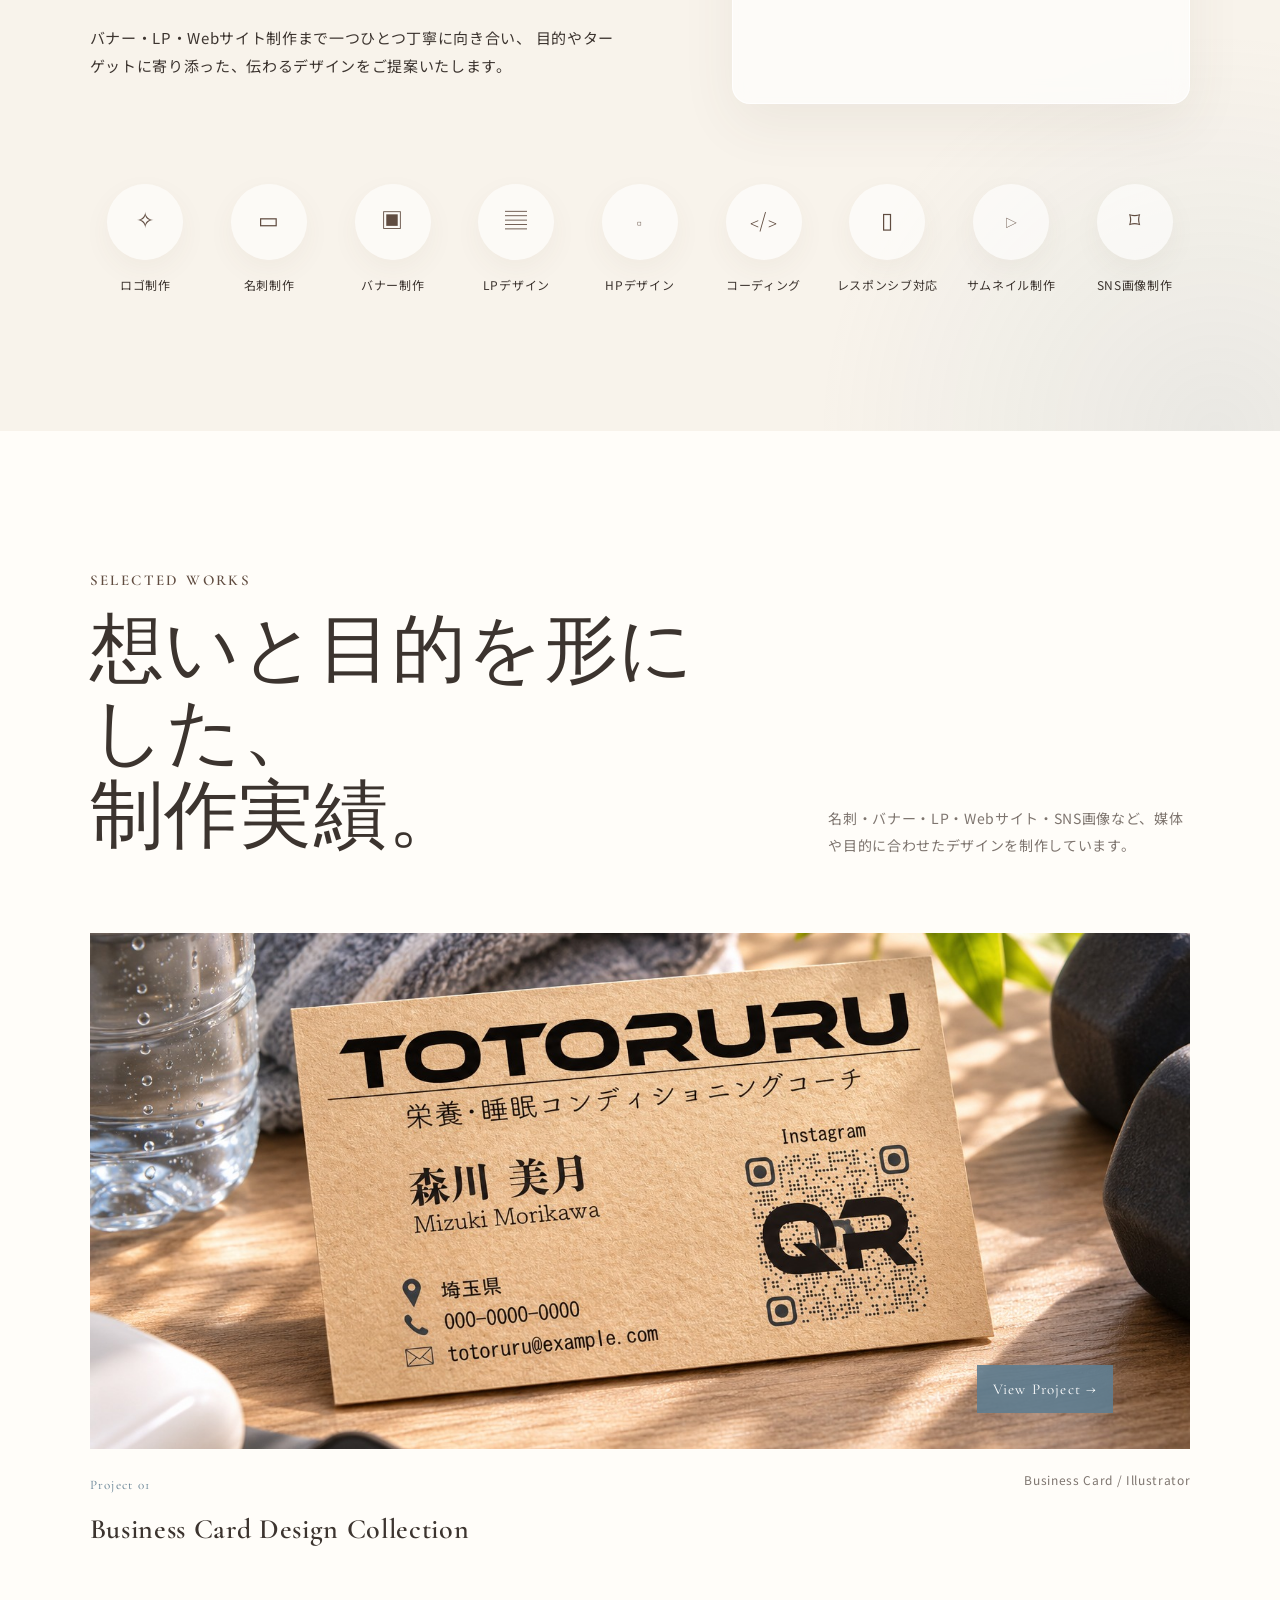
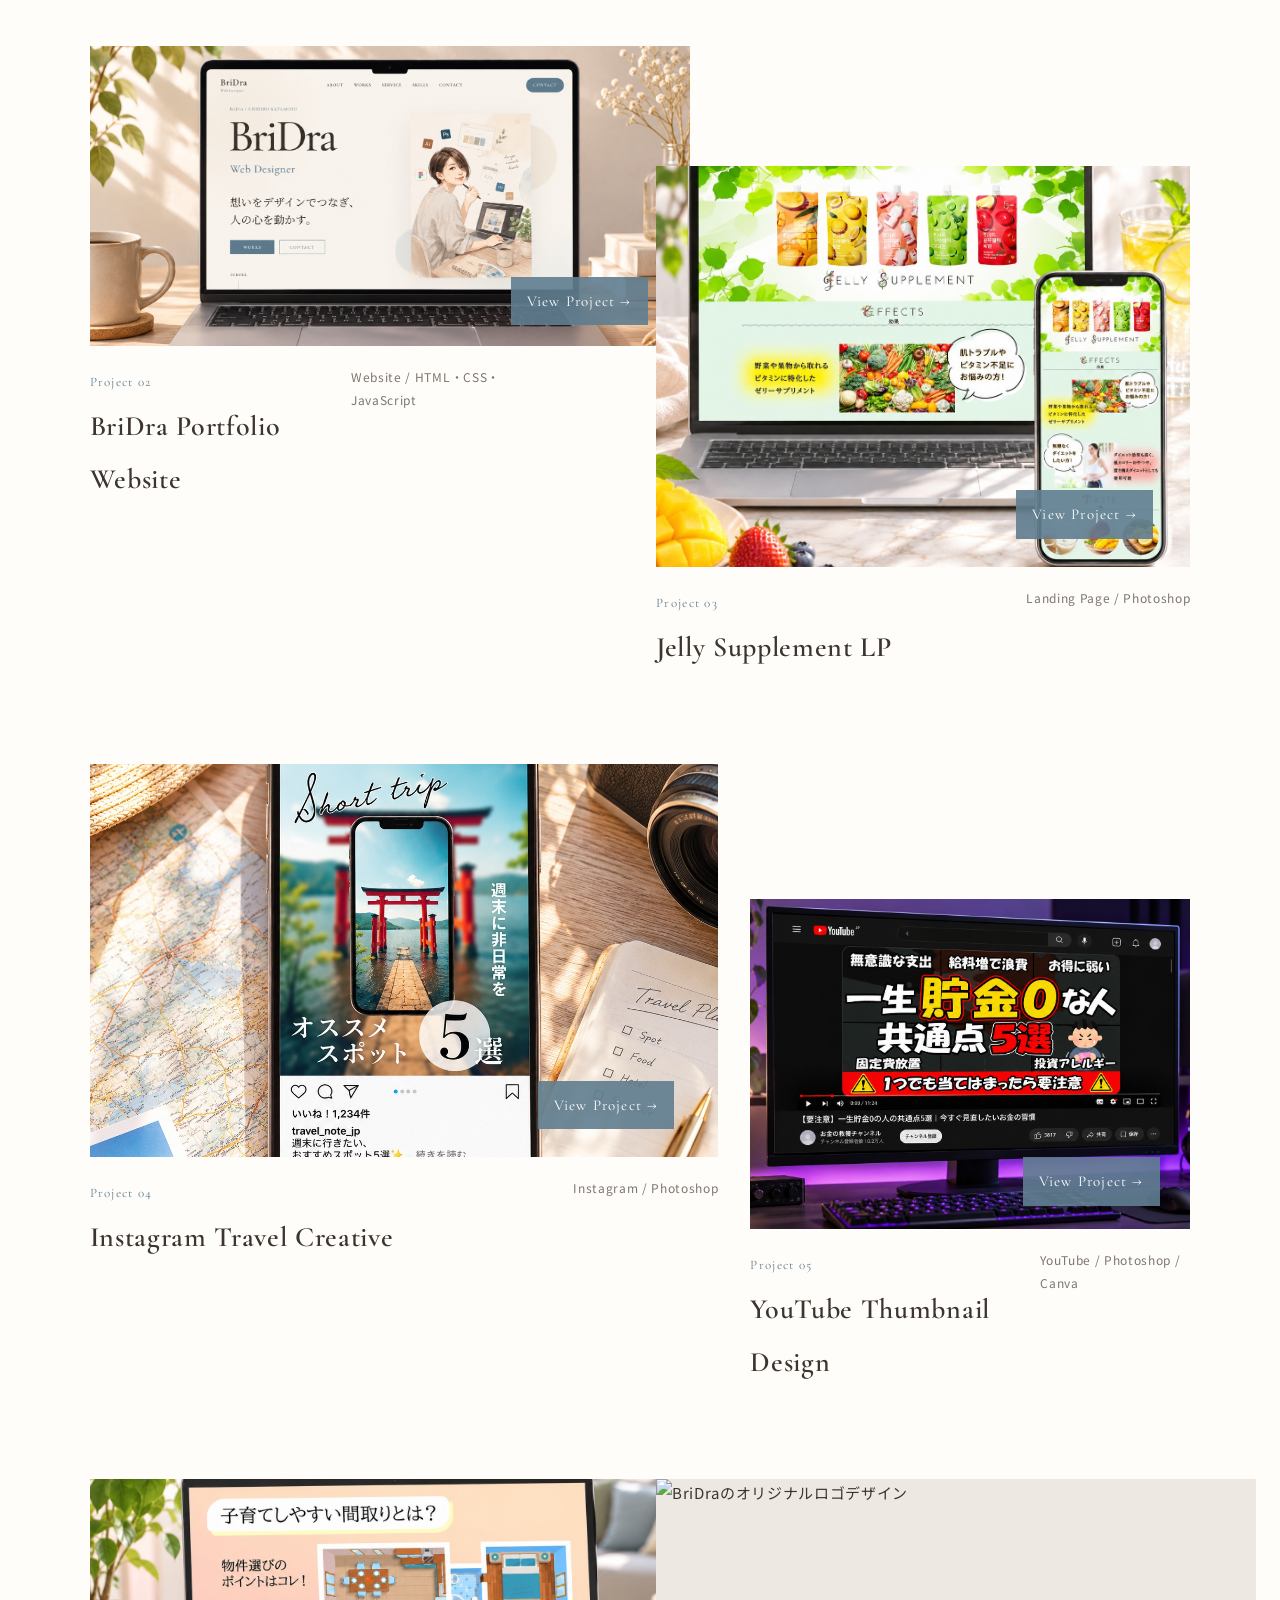
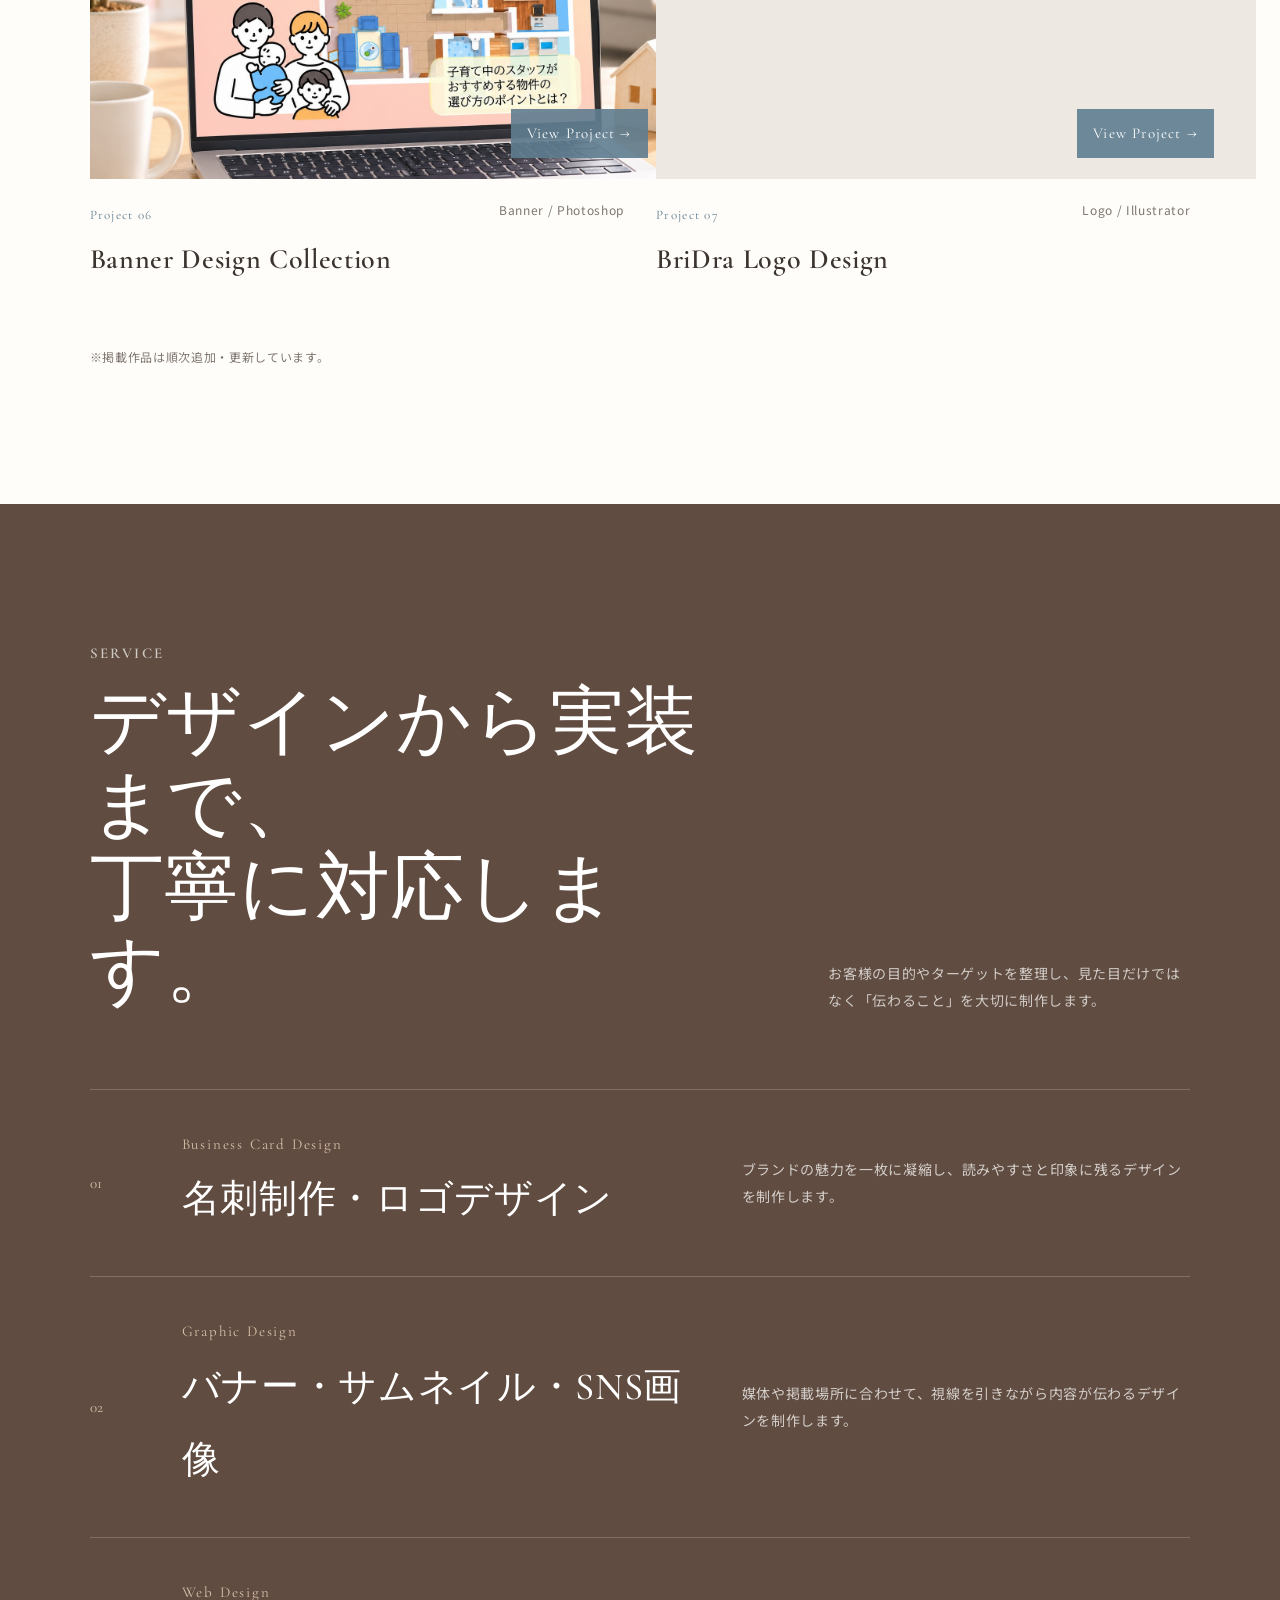
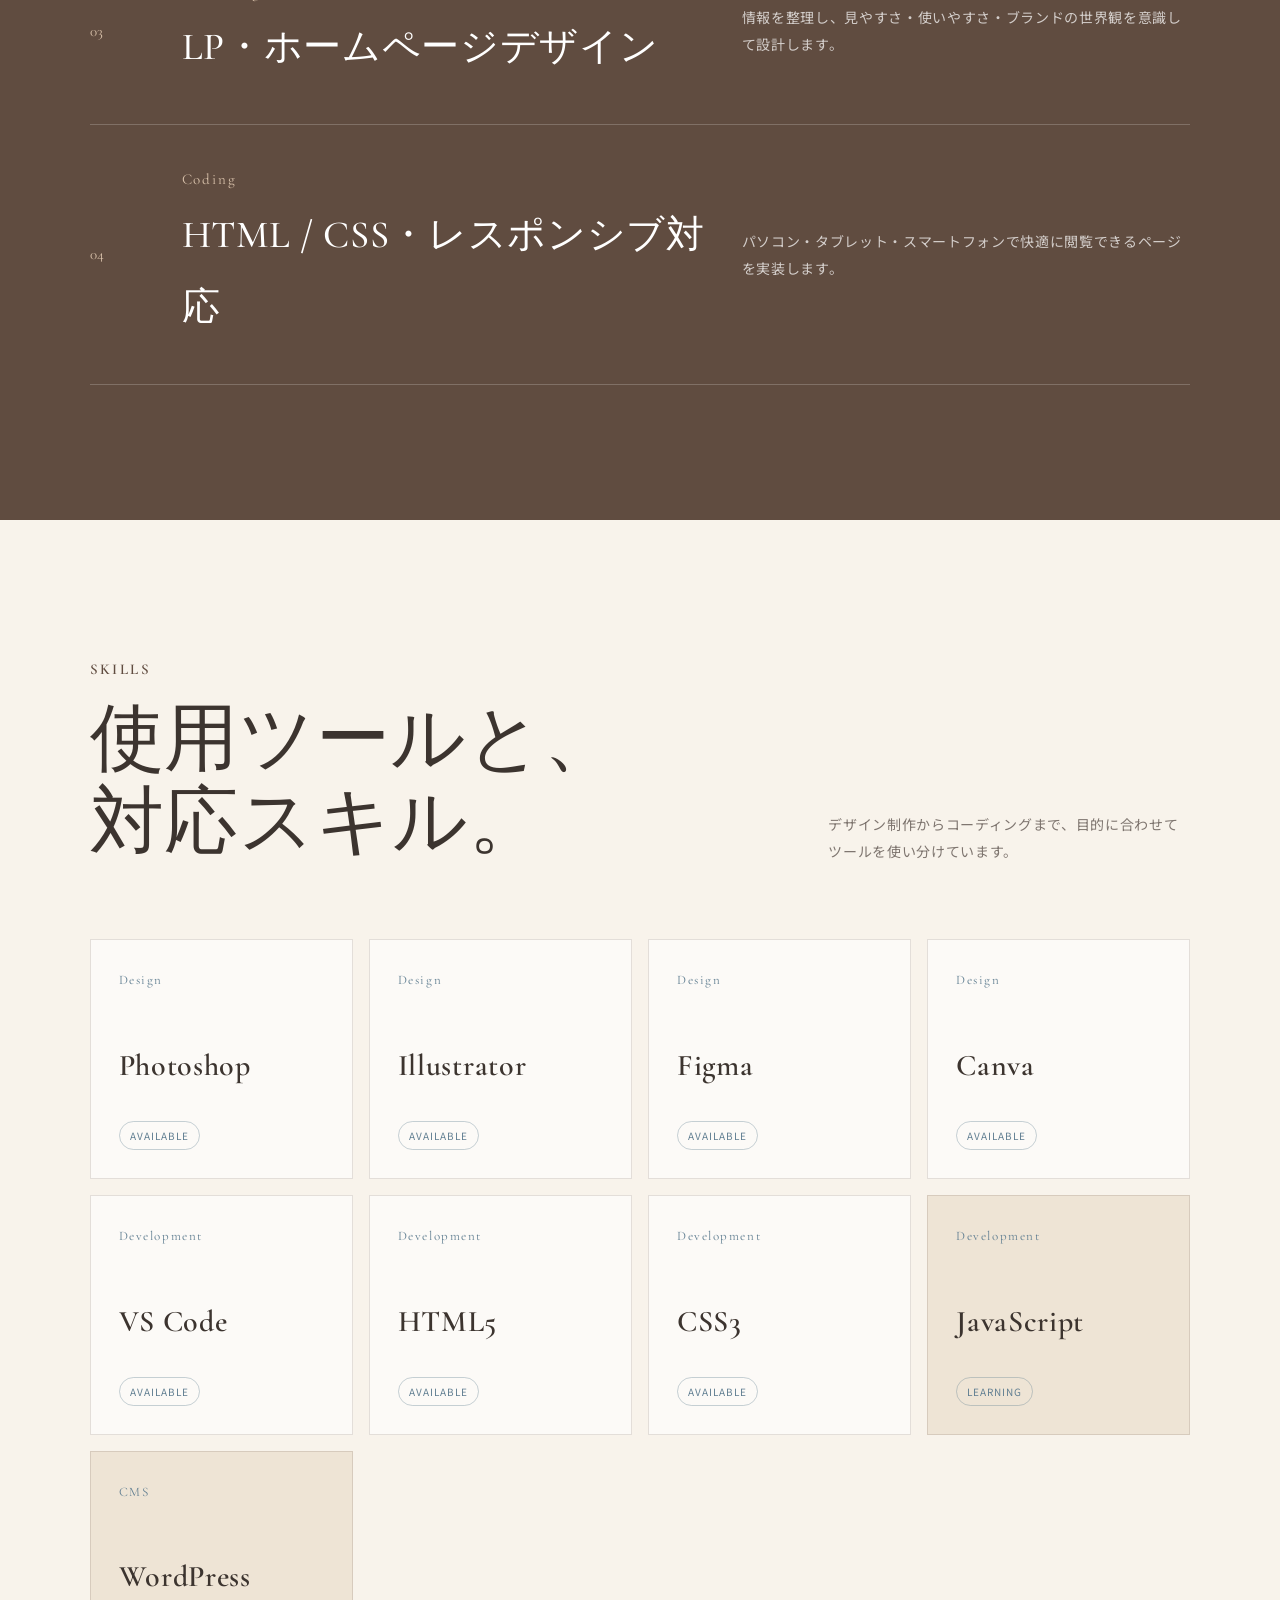
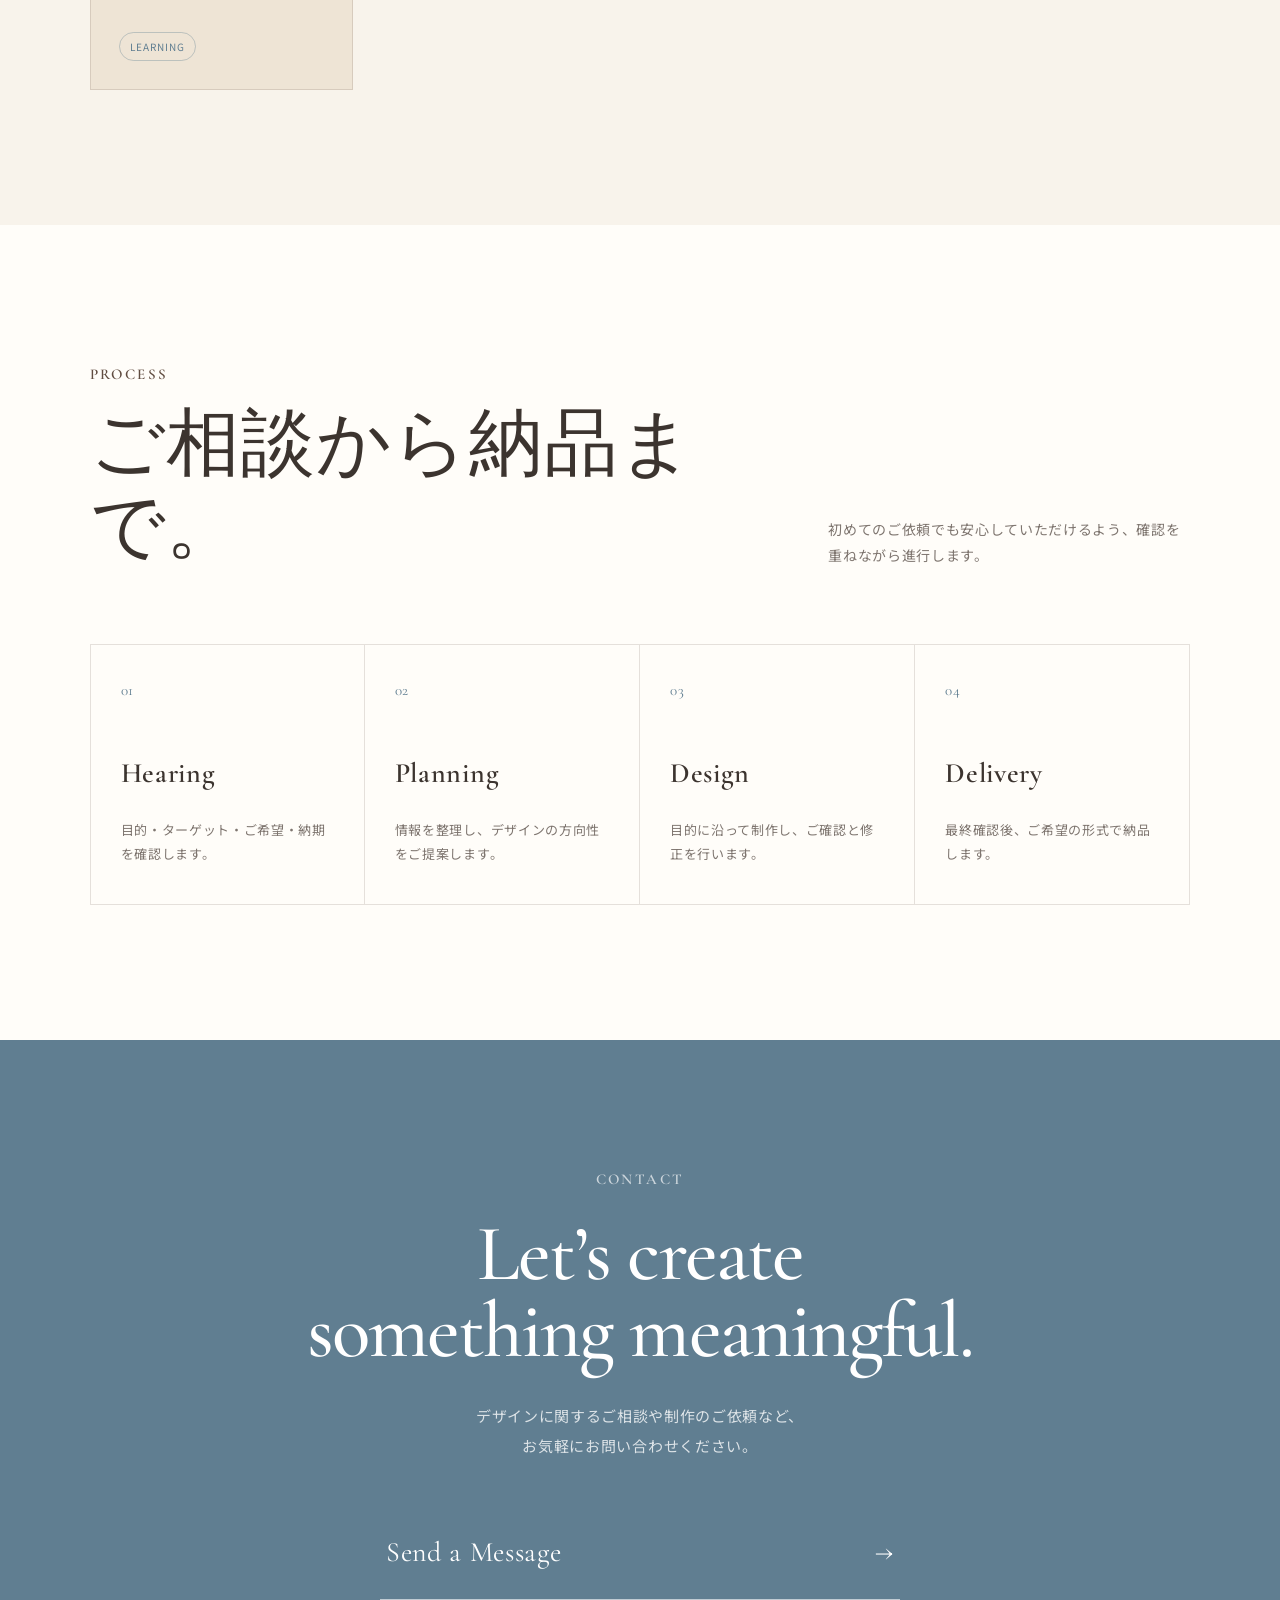
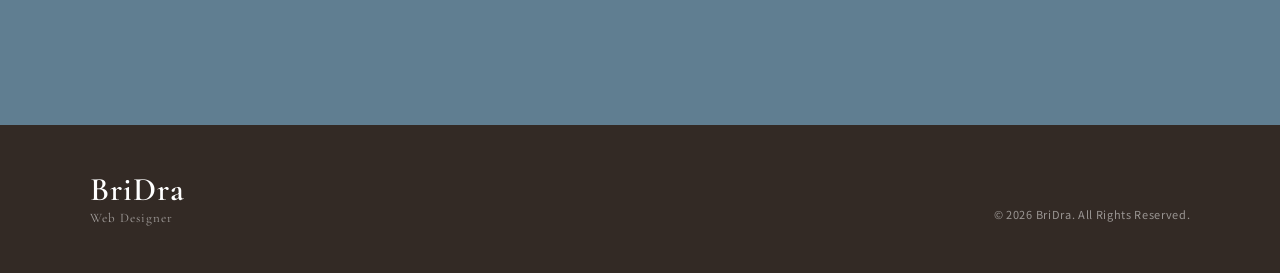
==== commit 5c586ed9: "Add files via upload" ====
--- a/index.html
+++ b/index.html
@@ -116,6 +116,10 @@
 </div>
 <div class="service-icons">
 <article class="mini-service reveal">
+<div aria-hidden="true" class="mini-icon">✧</div>
+<p>ロゴ制作</p>
+</article>
+<article class="mini-service reveal">
 <div aria-hidden="true" class="mini-icon">▭</div>
 <p>名刺制作</p>
 </article>
@@ -224,6 +228,12 @@
 </div>
 <p>Banner / Photoshop</p>
 </div>
+</a>
+</article>
+<article class="work-card work-large reveal">
+<a href="work07.html">
+<div class="work-thumb mockup-thumb"><img alt="BriDraのオリジナルロゴデザイン" class="mockup-cover" src="images/works/logo-design/logo-showcase.jpg"/><p class="work-view">View Project →</p></div>
+<div class="work-info"><div><span>Project 07</span><h3>BriDra Logo Design</h3></div><p>Logo / Illustrator</p></div>
 </a>
 </article>
 </div>
--- a/style.css
+++ b/style.css
@@ -431,7 +431,7 @@
 
 .service-icons {
   display: grid;
-  grid-template-columns: repeat(8, minmax(0, 1fr));
+  grid-template-columns: repeat(9, minmax(0, 1fr));
   gap: 12px;
   max-width: 1200px;
   margin: 80px auto 0;
@@ -2388,3 +2388,13 @@
 .mockup-showcase-item figcaption {font-size:14px;letter-spacing:.04em;color:#6b6662;margin-top:13px;}
 .mockup-note {line-height:1.9;font-size:13px;color:#77716d;}
 @media(max-width:700px){.mockup-showcase-grid{grid-template-columns:1fr;gap:25px}.works-grid .mockup-thumb{min-height:220px;}}
+
+/* Project 07 — BriDra logo */
+.logo-work-hero{background:linear-gradient(125deg,#f8f5f0,#e5e8e8)}
+.logo-hero-art,.logo-final-art{display:flex;align-items:center;justify-content:center;background:#fbfaf7;border:1px solid #e8e1d8;box-shadow:0 20px 55px rgba(47,39,32,.08)}
+.logo-hero-art{min-height:430px;padding:55px}
+.logo-hero-art img{display:block;width:100%;max-width:360px;max-height:420px;object-fit:contain}
+.logo-final-art{min-height:520px;padding:65px}
+.logo-final-art img{display:block;max-width:450px;max-height:480px;width:100%;height:auto;object-fit:contain}
+.logo-caption{text-align:center;color:#817b76;font-size:13px;margin-top:20px}
+@media(max-width:700px){.logo-hero-art{min-height:320px;padding:35px}.logo-hero-art img{max-height:280px}.logo-final-art{min-height:350px;padding:35px}.logo-final-art img{max-height:320px}}
